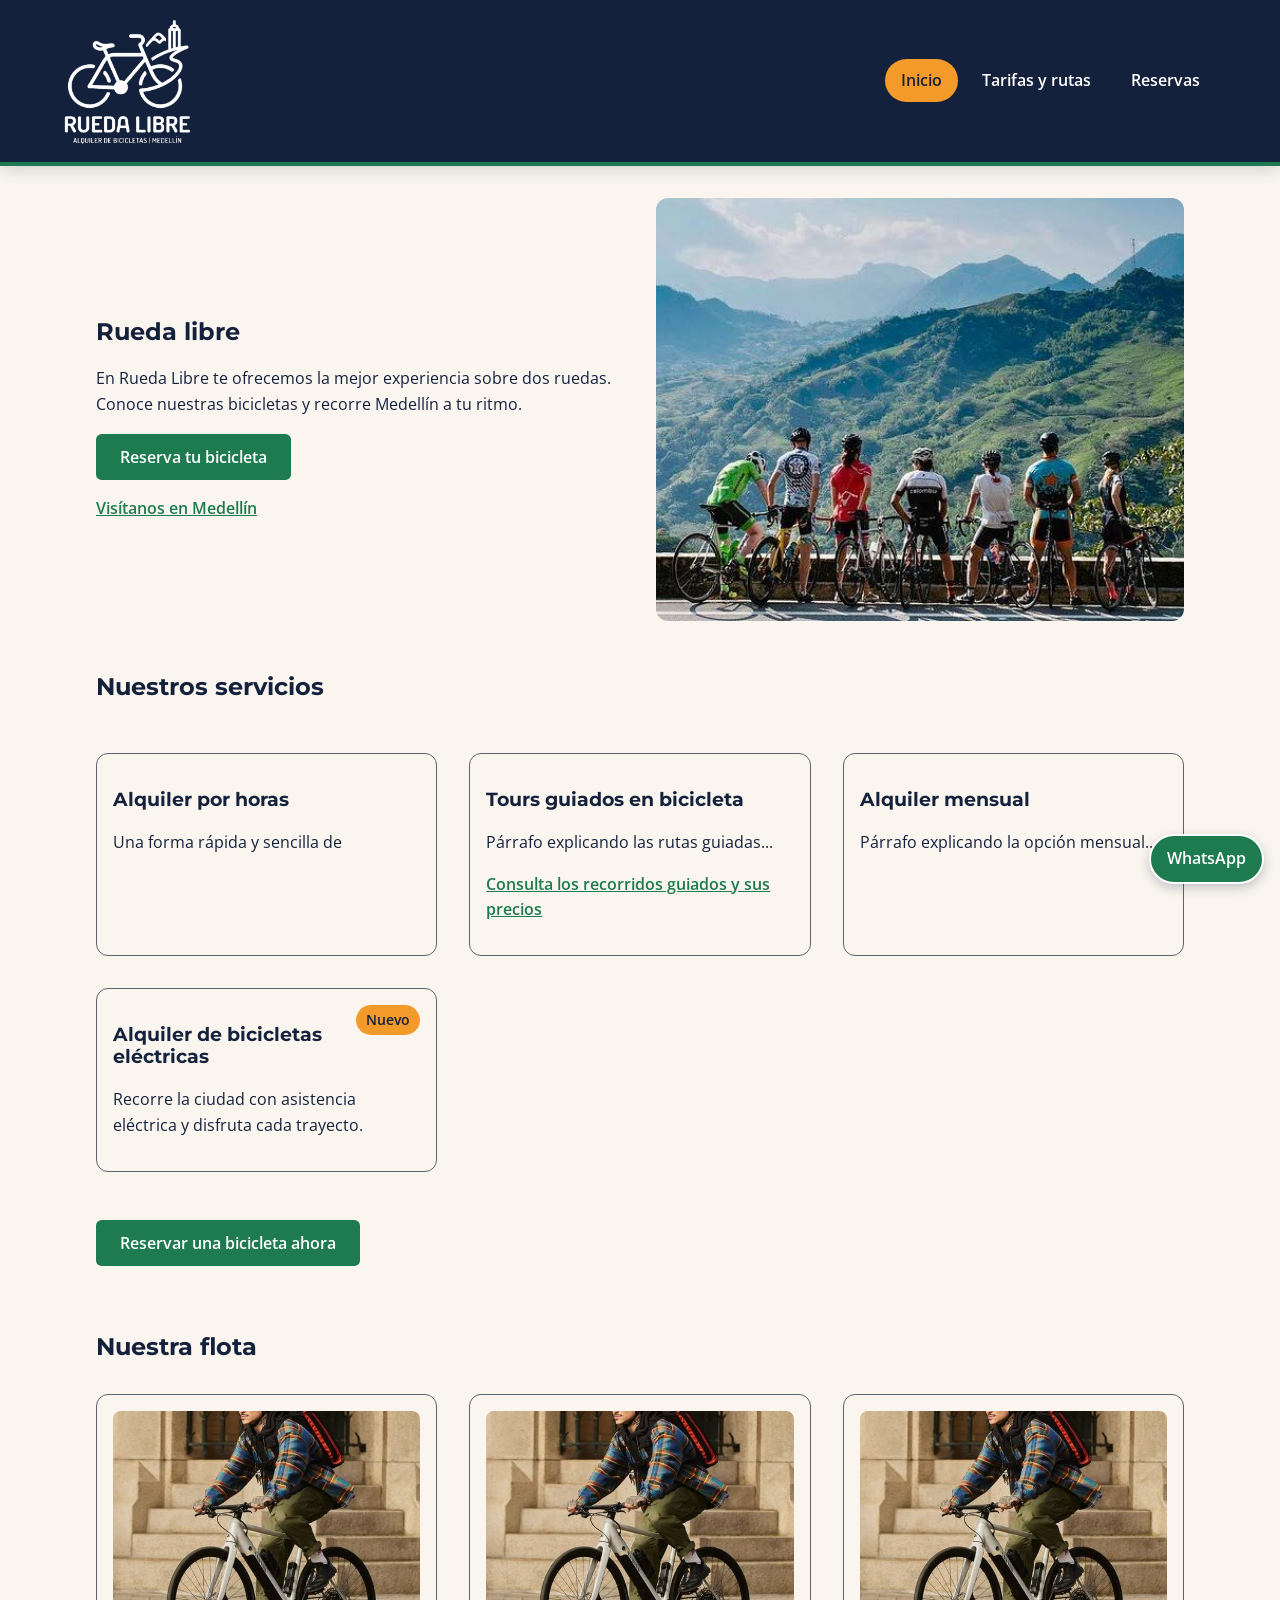
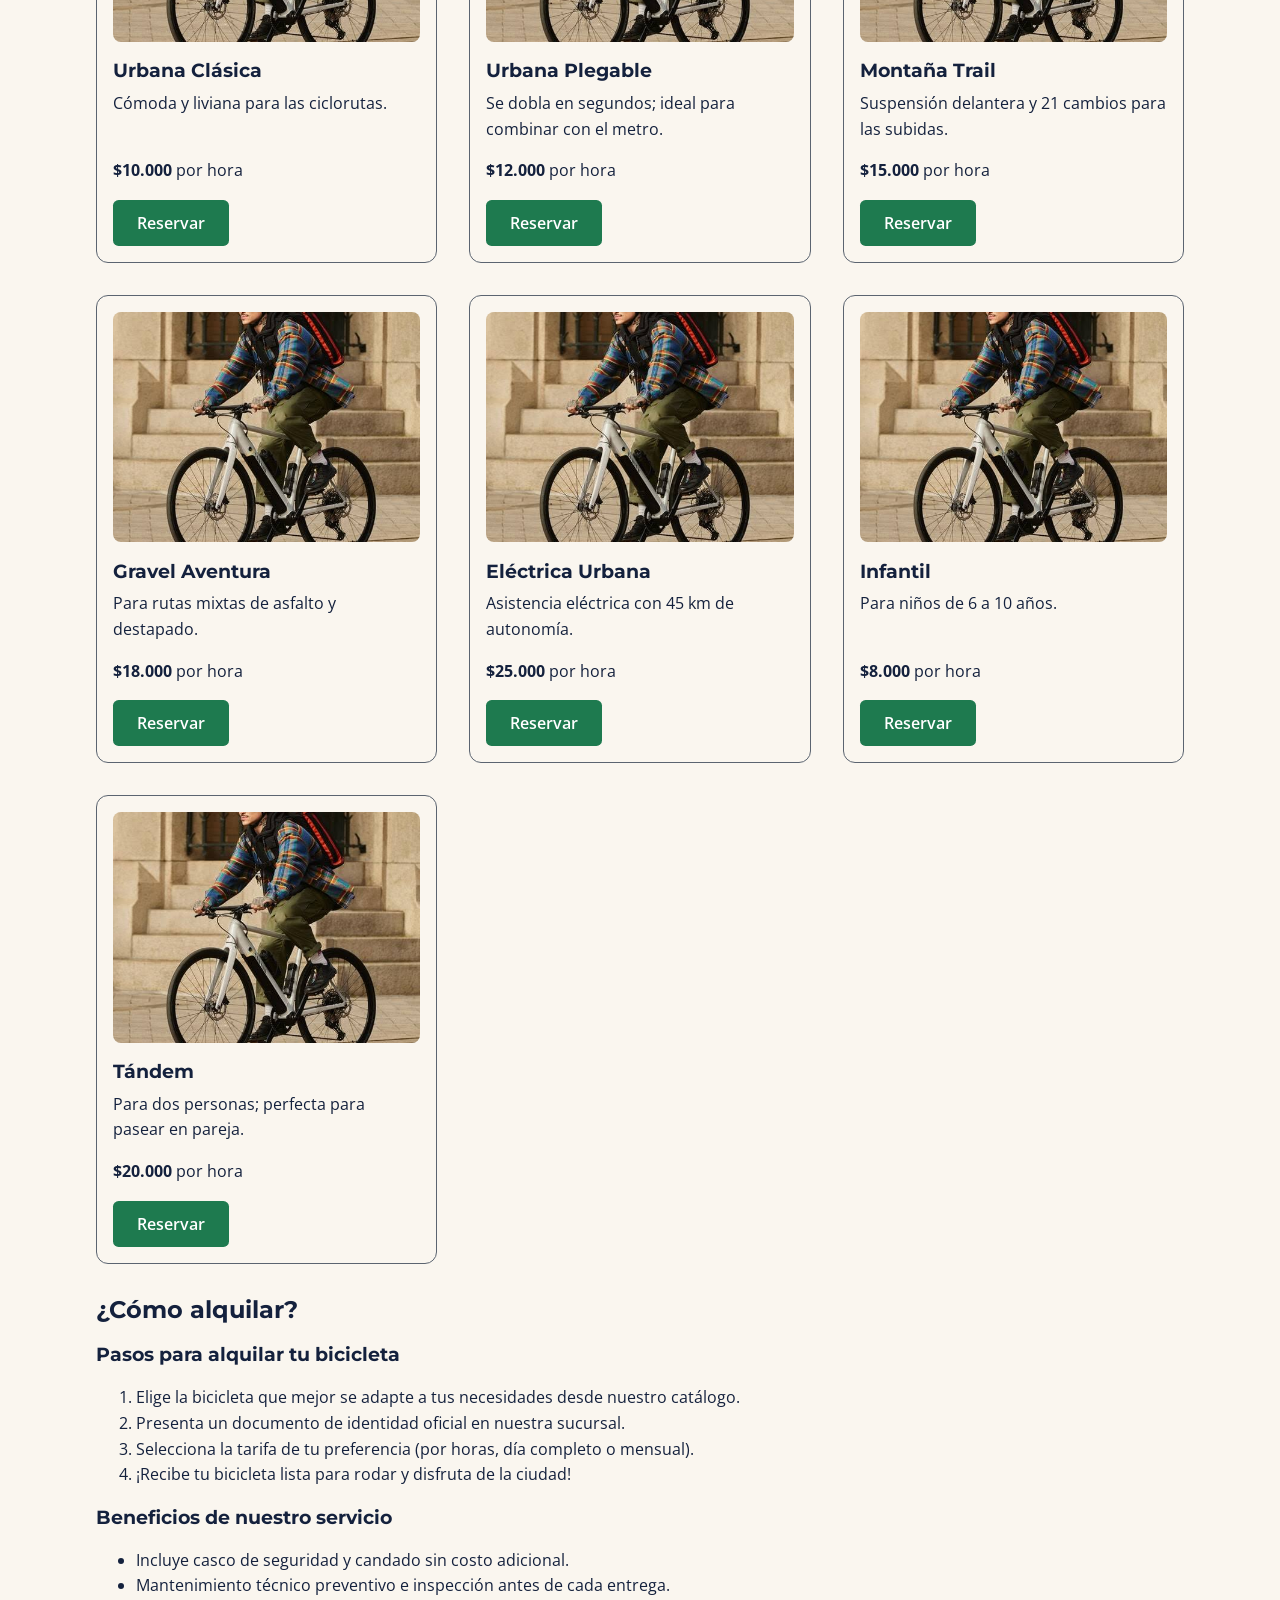
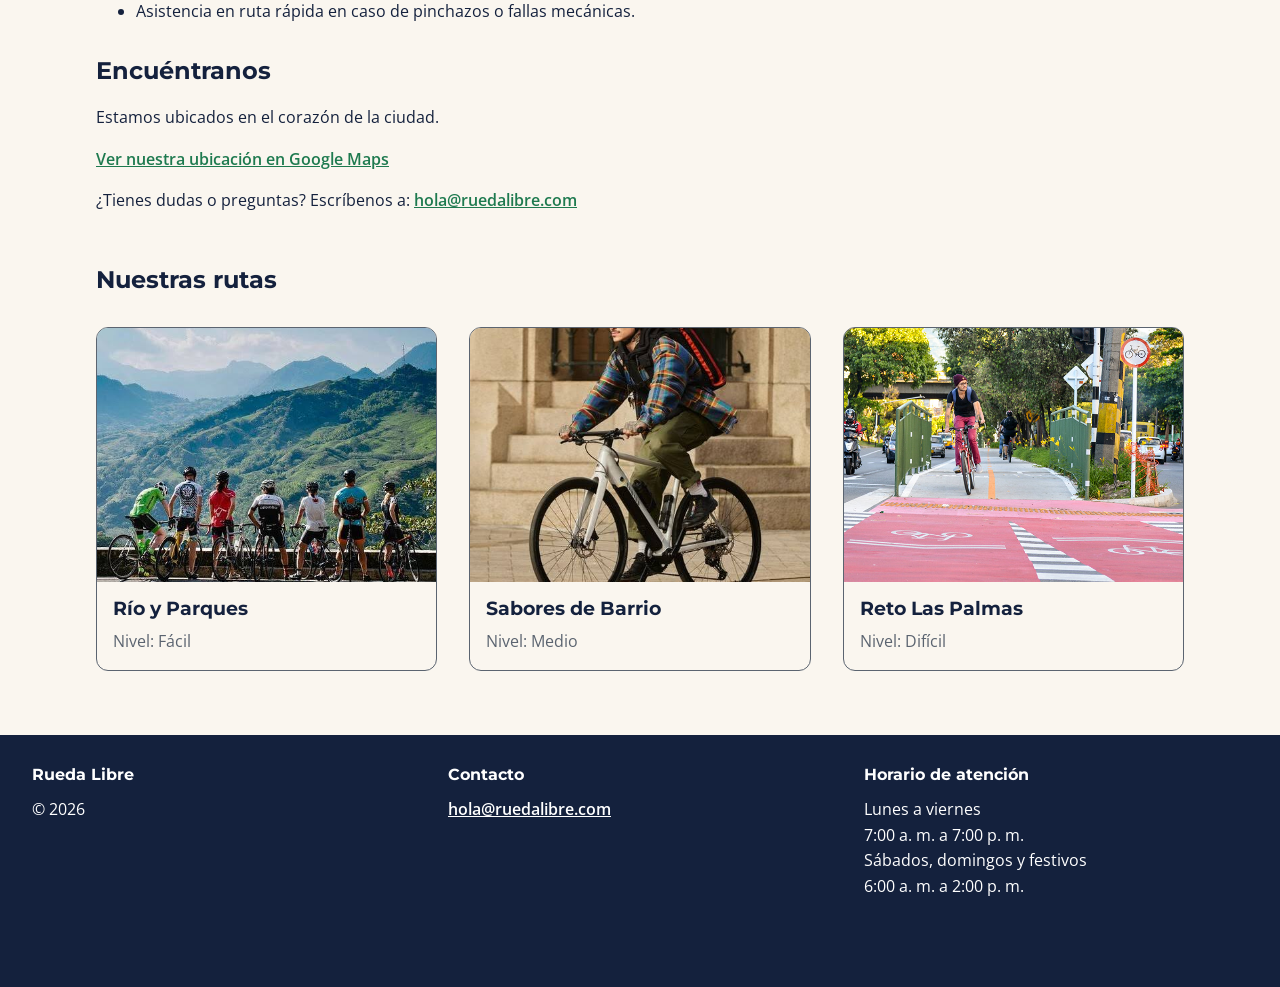
==== index.html @ 832c69e9 "grid vs flex" ====
<!DOCTYPE html>
<html lang="es">
<head>
    <meta charset="UTF-8">
    <meta name="viewport" content="width=device-width, initial-scale=1.0">
    <title>Rueda Libre | Alquiler de bicicletas en Medellín</title>
    <meta name="description" content="En esta página vendemos las mejores bicicletas del mercado local, precios insuperable y antención al cliente satisfactoria. La calidad, ¡Ni de qué hablar!">
    <link rel="preconnect" href="https://fonts.googleapis.com">
    <link rel="preconnect" href="https://fonts.gstatic.com" crossorigin>
    <link href="https://fonts.googleapis.com/css2?family=Montserrat:wght@700&family=Open+Sans:wght@400;600&display=swap" rel="stylesheet">
    <link rel="stylesheet" href="css/styles.css">
</head>
<body>
<header>
  <a class="site-brand" href="index.html">
    <img src="img/logo.png" alt="Rueda Libre, alquiler de bicicletas en Medellín">
  </a>
  <nav class="site-nav" aria-label="Navegación principal">
    <ul id="menu">
      <li><a class="activo" href="index.html" aria-current="page">Inicio</a></li>
      <li><a href="paginas/tarifas.html">Tarifas y rutas</a></li>
      <li><a href="paginas/reservas.html">Reservas</a></li>
    </ul>
  </nav>
</header>
<main class="home-page">
    <section class="home-hero" id="quienes-somos" aria-labelledby="home-title">
  <div class="hero-copy">
    <h1 id="home-title">Rueda libre</h1>
    <p>En Rueda Libre te ofrecemos la mejor experiencia sobre dos ruedas. Conoce nuestras bicicletas y recorre Medellín a tu ritmo.</p>
    <p><a class="cta-link" href="paginas/reservas.html">Reserva tu bicicleta</a></p>
    <p><a href="#encuentranos">Visítanos en Medellín</a></p>
  </div>
  <img src="img/portada.jpg" alt="Grupo de ciclistas junto a sus bicicletas frente a un paisaje montañoso">
</section>

<section id="servicios">
  <h2>Nuestros servicios</h2>

  <!-- Servicio 1 -->
  <article>
    <h3>Alquiler por horas</h3>
    <p>Una forma rápida y sencilla de </p>
  </article>

  <!-- Servicio 2 -->
  <article>
    <h3>Tours guiados en bicicleta</h3>
    <p>Párrafo explicando las rutas guiadas...</p>
    <p><a href="paginas/tarifas.html#recorridos-guiados">Consulta los recorridos guiados y sus precios</a></p>
  </article>

  <!-- Servicio 3 -->
  <article>
    <h3>Alquiler mensual</h3>
    <p>Párrafo explicando la opción mensual...</p>
  </article>
  <article class="electric-service">
    <span class="new-badge">Nuevo</span>
    <h3>Alquiler de bicicletas eléctricas</h3>
    <p>Recorre la ciudad con asistencia eléctrica y disfruta cada trayecto.</p>
  </article>
  <p><a class="cta-link" href="paginas/reservas.html">Reservar una bicicleta ahora</a></p>
</section>

<section id="flota" aria-labelledby="flota-titulo">
  <h2 id="flota-titulo">Nuestra flota</h2>
  <article class="fleet-card">
    <img src="img/bicicleta-urbana.jpg" alt="Ciclista montando una bicicleta blanca">
    <h3>Urbana Clásica</h3>
    <p>Cómoda y liviana para las ciclorutas.</p>
    <p class="fleet-price"><strong>$10.000</strong> por hora</p>
    <a class="cta-link" href="paginas/reservas.html" aria-label="Reservar bicicleta Urbana Clásica">Reservar</a>
  </article>
  <article class="fleet-card">
    <img src="img/bicicleta-urbana.jpg" alt="Ciclista montando una bicicleta blanca">
    <h3>Urbana Plegable</h3>
    <p>Se dobla en segundos; ideal para combinar con el metro.</p>
    <p class="fleet-price"><strong>$12.000</strong> por hora</p>
    <a class="cta-link" href="paginas/reservas.html" aria-label="Reservar bicicleta Urbana Plegable">Reservar</a>
  </article>
  <article class="fleet-card">
    <img src="img/bicicleta-urbana.jpg" alt="Ciclista montando una bicicleta blanca">
    <h3>Montaña Trail</h3>
    <p>Suspensión delantera y 21 cambios para las subidas.</p>
    <p class="fleet-price"><strong>$15.000</strong> por hora</p>
    <a class="cta-link" href="paginas/reservas.html" aria-label="Reservar bicicleta Montaña Trail">Reservar</a>
  </article>
  <article class="fleet-card">
    <img src="img/bicicleta-urbana.jpg" alt="Ciclista montando una bicicleta blanca">
    <h3>Gravel Aventura</h3>
    <p>Para rutas mixtas de asfalto y destapado.</p>
    <p class="fleet-price"><strong>$18.000</strong> por hora</p>
    <a class="cta-link" href="paginas/reservas.html" aria-label="Reservar bicicleta Gravel Aventura">Reservar</a>
  </article>
  <article class="fleet-card">
    <img src="img/bicicleta-urbana.jpg" alt="Ciclista montando una bicicleta blanca">
    <h3>Eléctrica Urbana</h3>
    <p>Asistencia eléctrica con 45 km de autonomía.</p>
    <p class="fleet-price"><strong>$25.000</strong> por hora</p>
    <a class="cta-link" href="paginas/reservas.html" aria-label="Reservar bicicleta Eléctrica Urbana">Reservar</a>
  </article>
  <article class="fleet-card">
    <img src="img/bicicleta-urbana.jpg" alt="Ciclista montando una bicicleta blanca">
    <h3>Infantil</h3>
    <p>Para niños de 6 a 10 años.</p>
    <p class="fleet-price"><strong>$8.000</strong> por hora</p>
    <a class="cta-link" href="paginas/reservas.html" aria-label="Reservar bicicleta Infantil">Reservar</a>
  </article>
  <article class="fleet-card">
    <img src="img/bicicleta-urbana.jpg" alt="Ciclista montando una bicicleta blanca">
    <h3>Tándem</h3>
    <p>Para dos personas; perfecta para pasear en pareja.</p>
    <p class="fleet-price"><strong>$20.000</strong> por hora</p>
    <a class="cta-link" href="paginas/reservas.html" aria-label="Reservar bicicleta Tándem">Reservar</a>
  </article>
</section>

  <section id="como-alquilar">
  <h2>¿Cómo alquilar?</h2>

  <h3>Pasos para alquilar tu bicicleta</h3>
  <ol>
    <li>Elige la bicicleta que mejor se adapte a tus necesidades desde nuestro catálogo.</li>
    <li>Presenta un documento de identidad oficial en nuestra sucursal.</li>
    <li>Selecciona la tarifa de tu preferencia (por horas, día completo o mensual).</li>
    <li>¡Recibe tu bicicleta lista para rodar y disfruta de la ciudad!</li>
  </ol>

  <h3>Beneficios de nuestro servicio</h3>
  <ul>
    <li>Incluye casco de seguridad y candado sin costo adicional.</li>
    <li>Mantenimiento técnico preventivo e inspección antes de cada entrega.</li>
    <li>Asistencia en ruta rápida en caso de pinchazos o fallas mecánicas.</li>
  </ul>
</section>

<section id="encuentranos">
  <h2>Encuéntranos</h2>
  <p>Estamos ubicados en el corazón de la ciudad.</p>

  <!-- Enlace absoluto que abre en otra pestaña -->
  <p>
    <a href="https://maps.google.com" target="_blank" rel="noopener noreferrer">
      Ver nuestra ubicación en Google Maps
    </a>
  </p>

  <p>
    ¿Tienes dudas o preguntas? Escríbenos a:
    <a href="mailto:hola@ruedalibre.com">hola@ruedalibre.com</a>
  </p>
</section>
<section id="galeria" aria-labelledby="rutas-title">
  <h2 id="rutas-title">Nuestras rutas</h2>

  <figure class="route-card">
    <img
      src="img/portada.jpg"
      alt="Grupo de ciclistas junto a sus bicicletas frente a un paisaje montañoso"
      width="800"
    >
    <figcaption>
      <h3>Río y Parques</h3>
      <p>Nivel: Fácil</p>
    </figcaption>
  </figure>

  <figure class="route-card">
    <img
      src="img/bicicleta-urbana.jpg"
      alt="Persona en bicicleta urbana blanca con casco y mochila"
      width="400"
    >
    <figcaption>
      <h3>Sabores de Barrio</h3>
      <p>Nivel: Medio</p>
    </figcaption>
  </figure>

  <figure class="route-card">
    <img
      src="img/ruta-ciclovia.jpg"
      alt="Ruta ciclista pavimentada rodeada de árboles y áreas verdes en la avenida las Vegas"
      width="400"
    >
    <figcaption>
      <h3>Reto Las Palmas</h3>
      <p>Nivel: Difícil</p>
    </figcaption>
  </figure>
</section>
</main>
<footer>
  <div class="footer-block">
    <h2>Rueda Libre</h2>
    <p>&copy; 2026</p>
  </div>
  <div class="footer-block">
    <h2>Contacto</h2>
    <p><a href="mailto:hola@ruedalibre.com">hola@ruedalibre.com</a></p>
  </div>
  <div class="footer-block">
    <h2>Horario de atención</h2>
    <dl>
      <dt>Lunes a viernes</dt>
      <dd>7:00 a. m. a 7:00 p. m.</dd>
      <dt>Sábados, domingos y festivos</dt>
      <dd>6:00 a. m. a 2:00 p. m.</dd>
    </dl>
  </div>
</footer>
<a class="whatsapp-link" href="https://wa.me/573000000000" target="_blank" rel="noopener noreferrer" aria-label="Escríbenos por WhatsApp (se abre en otra pestaña)">WhatsApp</a>
</body>
</html>
---- css/styles.css ----
:root {
    --color-verde-ruta: #1E7A4F;
    --color-naranja-pedal: #F39A2B;
    --color-azul-noche: #14213D;
    --color-crema: #FAF6EF;
    --color-gris-asfalto: #5B6470;
    --font-heading: "Montserrat", Arial, sans-serif;
    --font-body: "Open Sans", Arial, sans-serif;
    --space-small: 0.5rem;
    --space-medium: 1rem;
    --space-large: 2rem;
}

/* Base y tipografía */
*,
*::before,
*::after {
    box-sizing: border-box;
}

body {
    margin: 0;
    background-color: var(--color-crema);
    color: var(--color-azul-noche);
    font-family: var(--font-body);
    font-size: 1rem;
    line-height: 1.6;
}

h1,
h2,
h3,
h4,
h5,
h6 {
    color: var(--color-azul-noche);
    font-family: var(--font-heading);
    line-height: 1.2;
}

/* Encabezado y navegación */
header {
    align-items: center;
    background-color: var(--color-azul-noche);
    border-bottom: 0.25rem solid var(--color-verde-ruta);
    box-shadow: 0 0.25rem 1rem rgb(20 33 61 / 16%);
    color: #FFFFFF;
    display: flex;
    flex-wrap: wrap;
    gap: var(--space-large);
    justify-content: space-between;
    padding: var(--space-medium) clamp(1rem, 5vw, 4rem);
}

.site-brand {
    align-items: center;
    display: inline-flex;
    flex: 0 0 auto;
    line-height: 0;
}

.site-brand img {
    filter: brightness(0) invert(1);
    height: auto;
    max-width: 8rem;
    width: 100%;
}

.site-brand:focus-visible {
    outline: 3px solid var(--color-naranja-pedal);
    outline-offset: 4px;
}

.site-nav ul {
    align-items: center;
    display: flex;
    flex-wrap: wrap;
    gap: var(--space-small);
    justify-content: flex-end;
    list-style: none;
    margin: 0;
    padding: 0;
}

#menu a {
    color: var(--color-gris-asfalto);
}

.activo {
    color: var(--color-verde-ruta);
    font-weight: 600;
}

.site-nav #menu a {
    border-radius: 999px;
    color: #FFFFFF;
    font-weight: 600;
    padding: 0.65rem 1rem;
    text-decoration: none;
    transition: background-color 160ms ease, color 160ms ease;
}

.site-nav #menu a:hover {
    background-color: rgb(255 255 255 / 12%);
    color: #FFFFFF;
    text-decoration: underline;
    text-underline-offset: 0.2em;
}

.site-nav #menu a:focus-visible {
    outline: 3px solid var(--color-naranja-pedal);
    outline-offset: 4px;
}

.site-nav #menu a.activo,
.site-nav #menu a[aria-current="page"] {
    background-color: var(--color-naranja-pedal);
    color: var(--color-azul-noche);
}

.site-nav #menu a.activo:hover,
.site-nav #menu a[aria-current="page"]:hover {
    background-color: #FFFFFF;
    color: var(--color-azul-noche);
}

/* Contenido y servicios */
main {
    margin: 0 auto;
    max-width: 70rem;
    padding: var(--space-large) var(--space-medium);
    width: 100%;
}

main.home-page {
    min-height: 75vh;
}

.home-hero {
    align-items: center;
    display: grid;
    gap: var(--space-large);
    grid-template-columns: minmax(0, 1fr) minmax(0, 1fr);
}

.home-hero > * {
    min-width: 0;
}

.home-hero img {
    border-radius: 0.75rem;
    height: 100%;
    max-height: 28rem;
    object-fit: cover;
    width: 100%;
}

.hero-copy p:last-child {
    margin-bottom: 0;
}

p,
li {
    max-width: 68ch;
}

section,
article,
aside,
figure {
    margin-bottom: var(--space-large);
}

#servicios {
    display: grid;
    gap: var(--space-large);
    grid-template-columns: repeat(auto-fit, minmax(min(100%, 16rem), 1fr));
}

#servicios > h2,
#servicios > p {
    grid-column: 1 / -1;
}

#servicios article {
    border: 1px solid var(--color-gris-asfalto);
    border-radius: 0.75rem;
    margin-bottom: 0;
    padding: var(--space-medium);
    position: relative;
}

#flota {
    display: grid;
    gap: var(--space-large);
    grid-template-columns: repeat(auto-fit, minmax(min(100%, 16rem), 1fr));
}

#flota > h2 {
    grid-column: 1 / -1;
    margin-bottom: 0;
}

#galeria {
    display: grid;
    gap: var(--space-large);
    grid-template-columns: repeat(3, minmax(0, 1fr));
}

#galeria > h2 {
    grid-column: 1 / -1;
    margin-bottom: 0;
}

.route-card {
    border: 1px solid var(--color-gris-asfalto);
    border-radius: 0.75rem;
    margin: 0;
    overflow: hidden;
}

.route-card img {
    aspect-ratio: 4 / 3;
    object-fit: cover;
    width: 100%;
}

.route-card figcaption {
    padding: var(--space-medium);
}

.route-card h3,
.route-card p {
    margin: 0;
}

.route-card p {
    margin-top: var(--space-small);
}

.fleet-card {
    border: 1px solid var(--color-gris-asfalto);
    border-radius: 0.75rem;
    display: flex;
    flex-direction: column;
    margin-bottom: 0;
    overflow: hidden;
    padding: var(--space-medium);
}

.fleet-card img {
    aspect-ratio: 4 / 3;
    border-radius: 0.5rem;
    object-fit: cover;
    width: 100%;
}

.fleet-card h3 {
    margin-bottom: var(--space-small);
}

.fleet-card p {
    margin-top: 0;
}

.fleet-card .fleet-price {
    margin-top: auto;
}

.fleet-card .cta-link {
    align-self: flex-start;
}

.new-badge {
    background-color: var(--color-naranja-pedal);
    border-radius: 999px;
    color: var(--color-azul-noche);
    font-size: 0.875rem;
    font-weight: 600;
    padding: 0.25rem 0.65rem;
    position: absolute;
    right: var(--space-medium);
    top: var(--space-medium);
}

.electric-service h3 {
    padding-right: 4.5rem;
}

/* Enlaces, botones y foco */
a {
    color: var(--color-verde-ruta);
    font-weight: 600;
}

a:hover {
    color: var(--color-azul-noche);
}

.cta-link,
button {
    background-color: var(--color-verde-ruta);
    border: 0;
    border-radius: 0.35rem;
    color: #FFFFFF;
    cursor: pointer;
    display: inline-block;
    font: 600 1rem var(--font-body);
    padding: 0.75rem 1.5rem;
    text-decoration: none;
    transition: background-color 160ms ease, color 160ms ease;
}

a:focus-visible,
button:focus-visible,
input:focus-visible,
select:focus-visible,
textarea:focus-visible {
    outline: 3px solid var(--color-verde-ruta);
    outline-offset: 3px;
}

/* Imágenes */
img {
    height: auto;
    max-width: 100%;
}

figure img {
    display: block;
}

figcaption,
small {
    color: var(--color-gris-asfalto);
}

/* Tablas */
table {
    border-collapse: collapse;
    width: 100%;
}

section:has(> table) {
    overflow-x: auto;
}

caption {
    font-weight: 600;
    margin-bottom: var(--space-small);
    text-align: left;
}

th,
td {
    border: 1px solid var(--color-gris-asfalto);
    padding: 0.75rem;
    text-align: left;
}

th {
    font-weight: 600;
}

thead th {
    background-color: var(--color-azul-noche);
    color: #FFFFFF;
}

/* Formulario */
.reservation-page {
    display: grid;
    gap: var(--space-large);
    grid-template-columns: minmax(0, 2fr) minmax(16rem, 1fr);
}

.reservation-page > h1 {
    grid-column: 1 / -1;
    margin-bottom: 0;
}

.reservation-form,
.reservation-info {
    margin-bottom: 0;
    min-width: 0;
}

.reservation-info {
    align-self: start;
    background-color: #FFFFFF;
    border: 1px solid var(--color-gris-asfalto);
    border-radius: 0.75rem;
    padding: var(--space-large);
}

.reservation-info h3 {
    font-size: 1.1rem;
}

.form-row {
    display: grid;
    gap: var(--space-medium);
    grid-template-columns: repeat(2, minmax(0, 1fr));
}

.form-field {
    min-width: 0;
}

.form-field label {
    display: block;
    margin-bottom: var(--space-small);
}

fieldset {
    border: 1px solid var(--color-verde-ruta);
    margin: 0 0 var(--space-large);
    padding: var(--space-large);
}

legend {
    font-family: var(--font-heading);
}

form > fieldset > label {
    display: block;
    margin: 0 0 var(--space-small);
}

form > fieldset > input[type="checkbox"] + label {
    display: inline-block;
    margin: var(--space-small);
}

form fieldset fieldset {
    margin-bottom: var(--space-medium);
    padding: var(--space-medium);
}

form fieldset fieldset label {
    display: inline-block;
    margin: 0 var(--space-medium) var(--space-small) var(--space-small);
}

input:not([type="radio"], [type="checkbox"]),
select,
textarea {
    display: block;
    font: inherit;
    margin-bottom: var(--space-medium);
    max-width: 100%;
    padding: var(--space-small);
    width: 100%;
}

.cta-link:focus-visible,
button:focus-visible {
    outline-color: var(--color-azul-noche);
}

/* Pie y acceso rápido */
footer {
    align-items: flex-start;
    background-color: var(--color-azul-noche);
    color: #FFFFFF;
    display: flex;
    flex-wrap: wrap;
    gap: var(--space-large);
    justify-content: space-between;
    padding: var(--space-medium) var(--space-large) calc(var(--space-large) + 3.5rem);
}

.footer-block {
    flex: 1 1 0;
}

.footer-block h2 {
    color: #FFFFFF;
    font-size: 1rem;
}

.footer-block p,
.footer-block dl {
    margin: 0;
}

.footer-block dd {
    margin-left: 0;
}

footer a {
    color: #FFFFFF;
}

footer a:hover {
    color: var(--color-naranja-pedal);
}

.whatsapp-link {
    background-color: var(--color-verde-ruta);
    border: 2px solid #FFFFFF;
    border-radius: 999px;
    bottom: var(--space-medium);
    box-shadow: 0 0.25rem 0.75rem rgb(20 33 61 / 24%);
    color: #FFFFFF;
    font-weight: 600;
    padding: 0.65rem 1rem;
    position: fixed;
    right: var(--space-medium);
    text-decoration: none;
    z-index: 10;
}

.cta-link:hover,
button:hover,
.whatsapp-link:hover {
    background-color: var(--color-azul-noche);
    color: #FFFFFF;
}

.whatsapp-link:focus-visible {
    outline: 3px solid var(--color-naranja-pedal);
    outline-offset: 3px;
}

/* Ajustes para pantallas pequeñas */
@media (max-width: 48rem) {
    .reservation-page {
        grid-template-columns: minmax(0, 1fr);
    }

    .reservation-page > h1 {
        grid-column: auto;
    }
}

@media (max-width: 40rem) {
    header {
        flex-direction: column;
        gap: var(--space-small);
        padding: var(--space-medium);
    }

    .site-brand img {
        max-width: 6rem;
    }

    .site-nav ul {
        justify-content: center;
    }

    .site-nav #menu a {
        padding: 0.55rem 0.8rem;
    }

    .home-hero,
    #galeria {
        grid-template-columns: minmax(0, 1fr);
    }

    .home-hero img {
        max-height: none;
    }

    #galeria > h2 {
        grid-column: auto;
    }

    .form-row {
        grid-template-columns: minmax(0, 1fr);
    }

    footer {
        flex-direction: column;
        gap: var(--space-medium);
        padding: var(--space-medium) var(--space-medium) calc(var(--space-large) + 3.5rem);
    }

    main {
        padding: var(--space-medium);
    }
}
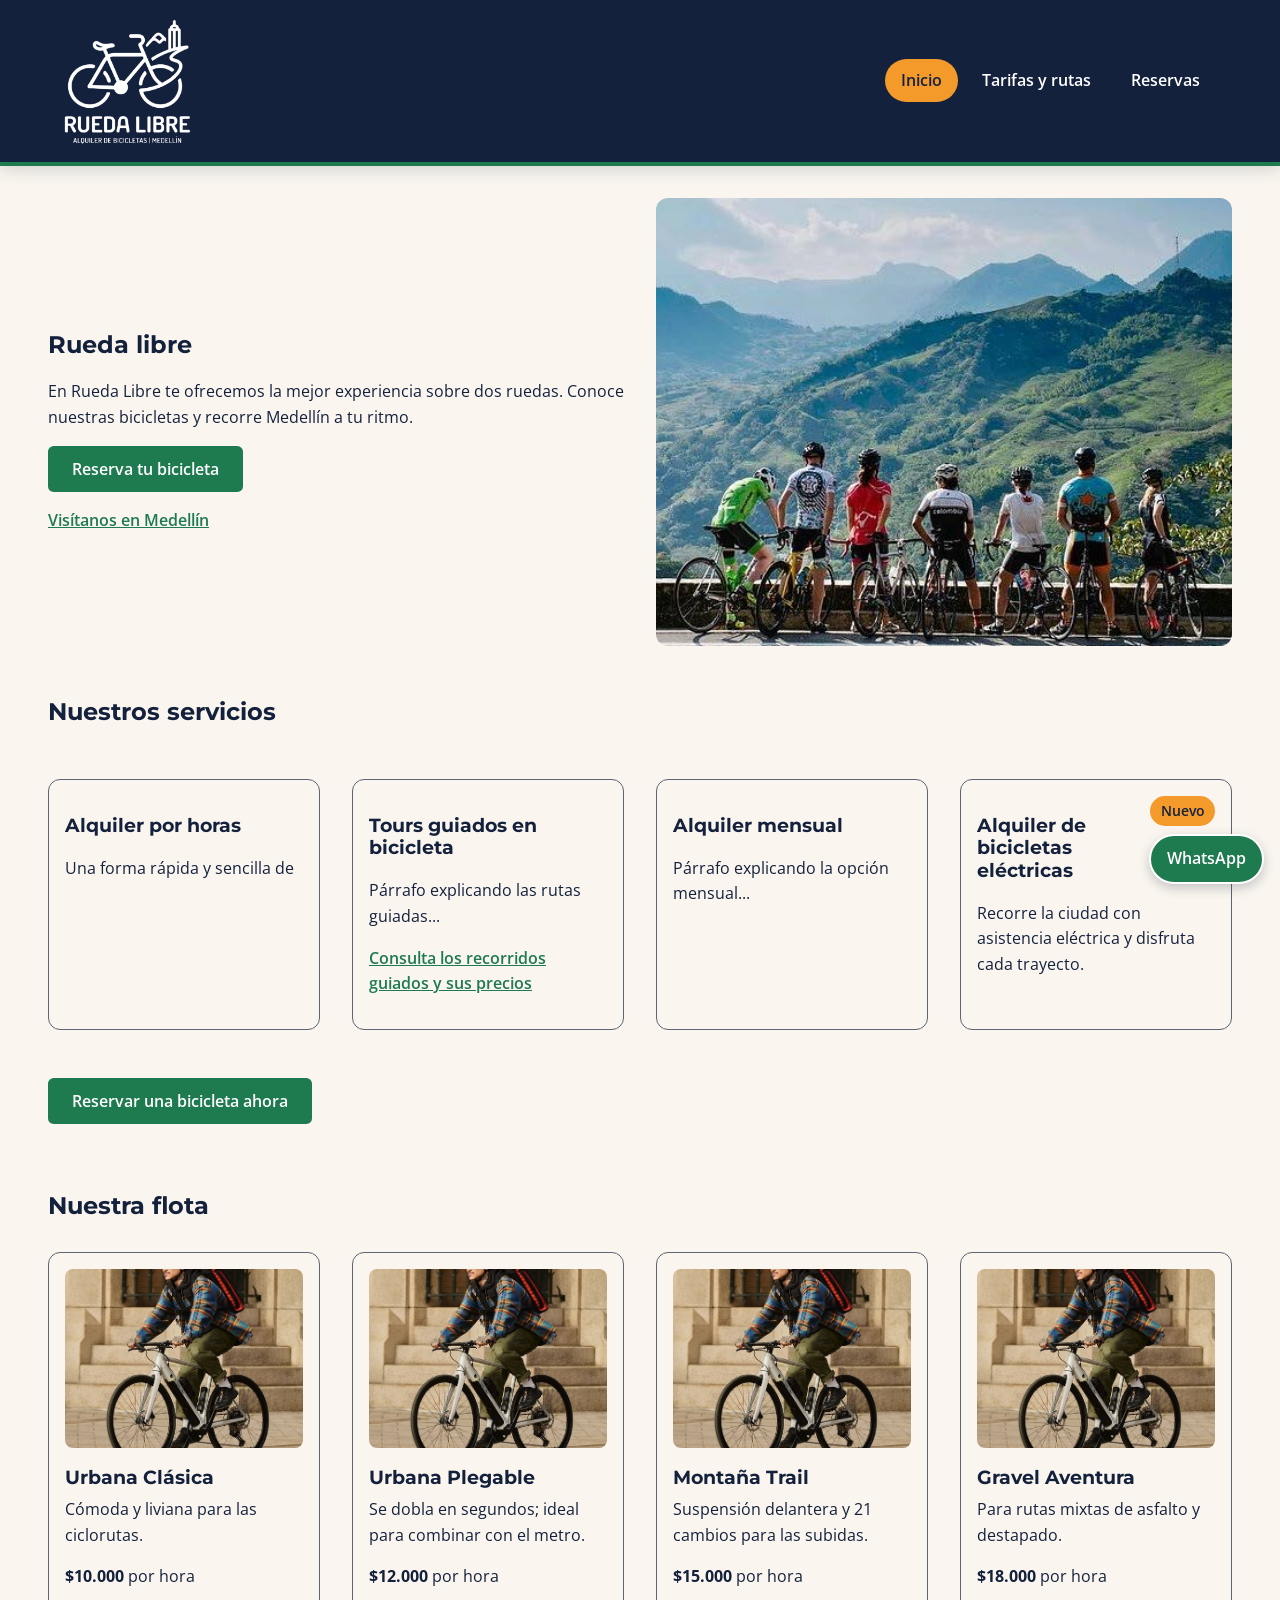
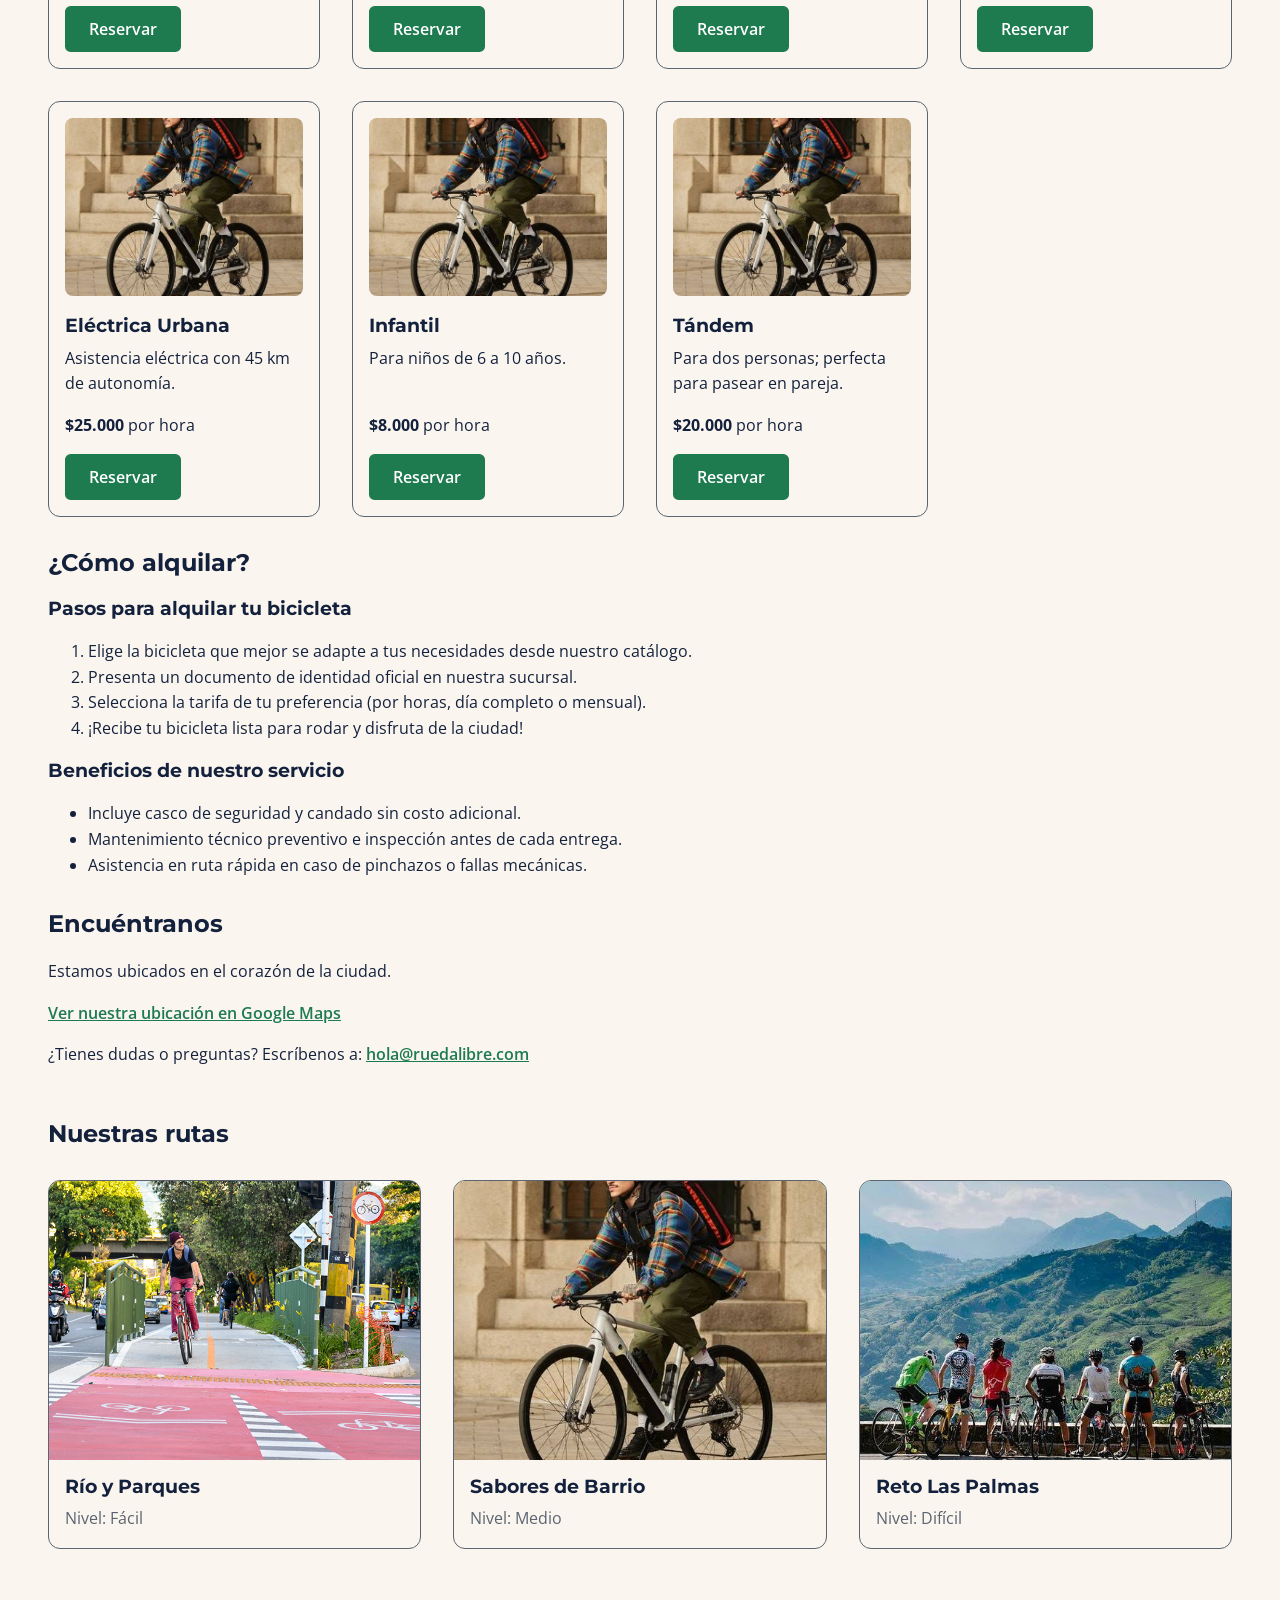
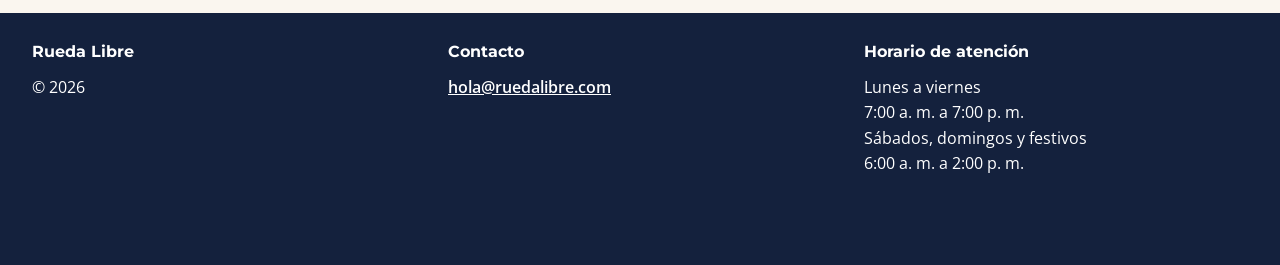
==== commit 8862cc48: "feat: catálogo de flota con Bootstrap y documenta la comparación" ====
--- a/index.html
+++ b/index.html
@@ -156,8 +156,8 @@
 
   <figure class="route-card">
     <img
-      src="img/portada.jpg"
-      alt="Grupo de ciclistas junto a sus bicicletas frente a un paisaje montañoso"
+      src="img/ruta-ciclovia.jpg"
+      alt="Ruta ciclista pavimentada rodeada de árboles y áreas verdes en la avenida las Vegas"
       width="800"
     >
     <figcaption>
@@ -180,8 +180,8 @@
 
   <figure class="route-card">
     <img
-      src="img/ruta-ciclovia.jpg"
-      alt="Ruta ciclista pavimentada rodeada de árboles y áreas verdes en la avenida las Vegas"
+      src="img/portada.jpg"
+      alt="Grupo de ciclistas junto a sus bicicletas frente a un paisaje montañoso "
       width="400"
     >
     <figcaption>
--- a/css/styles.css
+++ b/css/styles.css
@@ -11,7 +11,7 @@
     --space-large: 2rem;
 }
 
-/* Base y tipografía */
+
 *,
 *::before,
 *::after {
@@ -38,7 +38,7 @@
     line-height: 1.2;
 }
 
-/* Encabezado y navegación */
+
 header {
     align-items: center;
     background-color: var(--color-azul-noche);
@@ -46,10 +46,10 @@
     box-shadow: 0 0.25rem 1rem rgb(20 33 61 / 16%);
     color: #FFFFFF;
     display: flex;
-    flex-wrap: wrap;
-    gap: var(--space-large);
-    justify-content: space-between;
-    padding: var(--space-medium) clamp(1rem, 5vw, 4rem);
+    flex-direction: column;
+    gap: var(--space-small);
+    justify-content: center;
+    padding: var(--space-medium);
 }
 
 .site-brand {
@@ -62,7 +62,7 @@
 .site-brand img {
     filter: brightness(0) invert(1);
     height: auto;
-    max-width: 8rem;
+    max-width: 6rem;
     width: 100%;
 }
 
@@ -76,7 +76,7 @@
     display: flex;
     flex-wrap: wrap;
     gap: var(--space-small);
-    justify-content: flex-end;
+    justify-content: center;
     list-style: none;
     margin: 0;
     padding: 0;
@@ -95,7 +95,7 @@
     border-radius: 999px;
     color: #FFFFFF;
     font-weight: 600;
-    padding: 0.65rem 1rem;
+    padding: 0.55rem 0.5rem;
     text-decoration: none;
     transition: background-color 160ms ease, color 160ms ease;
 }
@@ -128,7 +128,7 @@
 main {
     margin: 0 auto;
     max-width: 70rem;
-    padding: var(--space-large) var(--space-medium);
+    padding: var(--space-medium);
     width: 100%;
 }
 
@@ -139,8 +139,8 @@
 .home-hero {
     align-items: center;
     display: grid;
-    gap: var(--space-large);
-    grid-template-columns: minmax(0, 1fr) minmax(0, 1fr);
+    gap: var(--space-medium);
+    grid-template-columns: minmax(0, 1fr);
 }
 
 .home-hero > * {
@@ -149,8 +149,7 @@
 
 .home-hero img {
     border-radius: 0.75rem;
-    height: 100%;
-    max-height: 28rem;
+    height: auto;
     object-fit: cover;
     width: 100%;
 }
@@ -203,8 +202,8 @@
 
 #galeria {
     display: grid;
-    gap: var(--space-large);
-    grid-template-columns: repeat(3, minmax(0, 1fr));
+    gap: var(--space-medium);
+    grid-template-columns: minmax(0, 1fr);
 }
 
 #galeria > h2 {
@@ -287,7 +286,7 @@
     padding-right: 4.5rem;
 }
 
-/* Enlaces, botones y foco */
+
 a {
     color: var(--color-verde-ruta);
     font-weight: 600;
@@ -322,6 +321,7 @@
 
 /* Imágenes */
 img {
+    display: block;
     height: auto;
     max-width: 100%;
 }
@@ -338,24 +338,44 @@
 /* Tablas */
 table {
     border-collapse: collapse;
+    table-layout: fixed;
     width: 100%;
-}
-
-section:has(> table) {
-    overflow-x: auto;
 }
 
 caption {
     font-weight: 600;
     margin-bottom: var(--space-small);
     text-align: left;
+    overflow-wrap: anywhere;
 }
 
 th,
 td {
     border: 1px solid var(--color-gris-asfalto);
-    padding: 0.75rem;
+    font-size: 0.75rem;
+    overflow-wrap: normal;
+    padding: 0.25rem;
     text-align: left;
+}
+
+#recorridos-guiados table th:first-child {
+    width: 22%;
+}
+
+#recorridos-guiados table th:nth-child(2) {
+    width: 19%;
+}
+
+#recorridos-guiados table th:nth-child(3) {
+    width: 20%;
+}
+
+#recorridos-guiados table th:nth-child(4) {
+    width: 14%;
+}
+
+#recorridos-guiados table th:nth-child(5) {
+    width: 25%;
 }
 
 th {
@@ -367,15 +387,14 @@
     color: #FFFFFF;
 }
 
-/* Formulario */
 .reservation-page {
     display: grid;
-    gap: var(--space-large);
-    grid-template-columns: minmax(0, 2fr) minmax(16rem, 1fr);
+    gap: var(--space-medium);
+    grid-template-columns: minmax(0, 1fr);
 }
 
 .reservation-page > h1 {
-    grid-column: 1 / -1;
+    grid-column: auto;
     margin-bottom: 0;
 }
 
@@ -390,7 +409,7 @@
     background-color: #FFFFFF;
     border: 1px solid var(--color-gris-asfalto);
     border-radius: 0.75rem;
-    padding: var(--space-large);
+    padding: var(--space-medium);
 }
 
 .reservation-info h3 {
@@ -400,7 +419,7 @@
 .form-row {
     display: grid;
     gap: var(--space-medium);
-    grid-template-columns: repeat(2, minmax(0, 1fr));
+    grid-template-columns: minmax(0, 1fr);
 }
 
 .form-field {
@@ -458,20 +477,18 @@
     outline-color: var(--color-azul-noche);
 }
 
-/* Pie y acceso rápido */
 footer {
     align-items: flex-start;
     background-color: var(--color-azul-noche);
     color: #FFFFFF;
     display: flex;
-    flex-wrap: wrap;
-    gap: var(--space-large);
-    justify-content: space-between;
-    padding: var(--space-medium) var(--space-large) calc(var(--space-large) + 3.5rem);
+    flex-direction: column;
+    gap: var(--space-medium);
+    padding: var(--space-medium) var(--space-medium) calc(var(--space-large) + 3.5rem);
 }
 
 .footer-block {
-    flex: 1 1 0;
+    flex: 0 1 auto;
 }
 
 .footer-block h2 {
@@ -523,60 +540,87 @@
     outline-offset: 3px;
 }
 
-/* Ajustes para pantallas pequeñas */
-@media (max-width: 48rem) {
+@media (min-width: 768px) {
+    header {
+        flex-direction: row;
+        gap: var(--space-large);
+        justify-content: space-between;
+        padding: var(--space-medium) clamp(1rem, 5vw, 4rem);
+    }
+
+    .site-brand img {
+        max-width: 8rem;
+    }
+
+    .site-nav ul {
+        justify-content: flex-end;
+    }
+
+    main {
+        padding: var(--space-large) var(--space-medium);
+    }
+
+    .home-hero {
+        gap: var(--space-large);
+        grid-template-columns: minmax(0, 1fr) minmax(0, 1fr);
+    }
+
+    .home-hero img {
+        height: 100%;
+        max-height: 28rem;
+    }
+
+    #galeria {
+        gap: var(--space-large);
+        grid-template-columns: repeat(3, minmax(0, 1fr));
+    }
+
     .reservation-page {
-        grid-template-columns: minmax(0, 1fr);
+        gap: var(--space-large);
+        grid-template-columns: minmax(0, 2fr) minmax(0, 1fr);
     }
 
     .reservation-page > h1 {
-        grid-column: auto;
-    }
-}
-
-@media (max-width: 40rem) {
+        grid-column: 1 / -1;
+    }
+
+    .reservation-info {
+        padding: var(--space-large);
+    }
+
+    .form-row {
+        grid-template-columns: repeat(2, minmax(0, 1fr));
+    }
+
+    .site-nav #menu a {
+        padding: 0.65rem 1rem;
+    }
+
+    footer {
+        flex-direction: row;
+        gap: var(--space-large);
+        justify-content: space-between;
+        padding: var(--space-medium) var(--space-large) calc(var(--space-large) + 3.5rem);
+    }
+
+    .footer-block {
+        flex: 1 1 0;
+    }
+}
+
+@media (min-width: 1200px) {
+    main {
+        max-width: 76rem;
+    }
+
     header {
-        flex-direction: column;
-        gap: var(--space-small);
-        padding: var(--space-medium);
-    }
-
-    .site-brand img {
-        max-width: 6rem;
-    }
-
-    .site-nav ul {
-        justify-content: center;
-    }
-
-    .site-nav #menu a {
-        padding: 0.55rem 0.8rem;
-    }
-
-    .home-hero,
-    #galeria {
-        grid-template-columns: minmax(0, 1fr);
-    }
-
-    .home-hero img {
-        max-height: none;
-    }
-
-    #galeria > h2 {
-        grid-column: auto;
-    }
-
-    .form-row {
-        grid-template-columns: minmax(0, 1fr);
-    }
-
-    footer {
-        flex-direction: column;
-        gap: var(--space-medium);
-        padding: var(--space-medium) var(--space-medium) calc(var(--space-large) + 3.5rem);
-    }
-
-    main {
-        padding: var(--space-medium);
-    }
-}
+        padding-right: max(4rem, calc((100vw - 76rem) / 2));
+        padding-left: max(4rem, calc((100vw - 76rem) / 2));
+    }
+
+    th,
+    td {
+        font-size: 1rem;
+        padding: 0.75rem;
+    }
+}
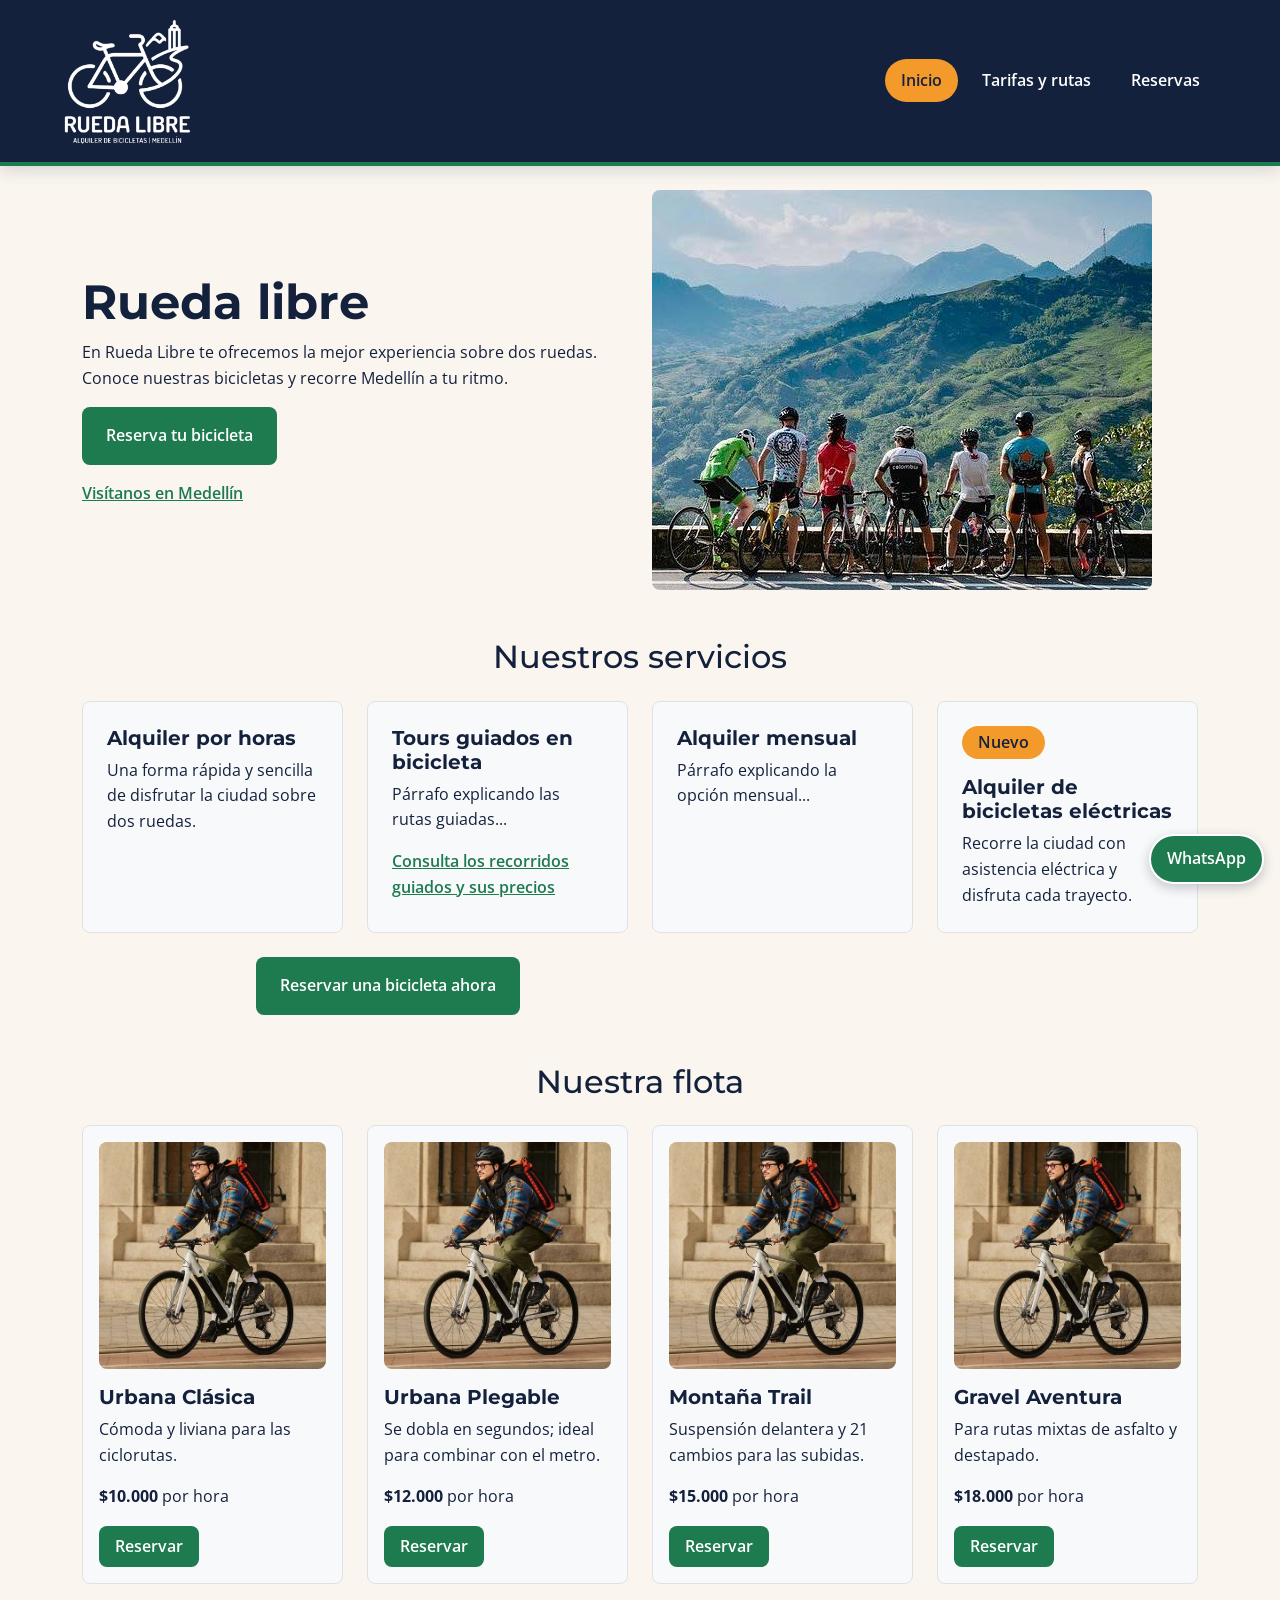
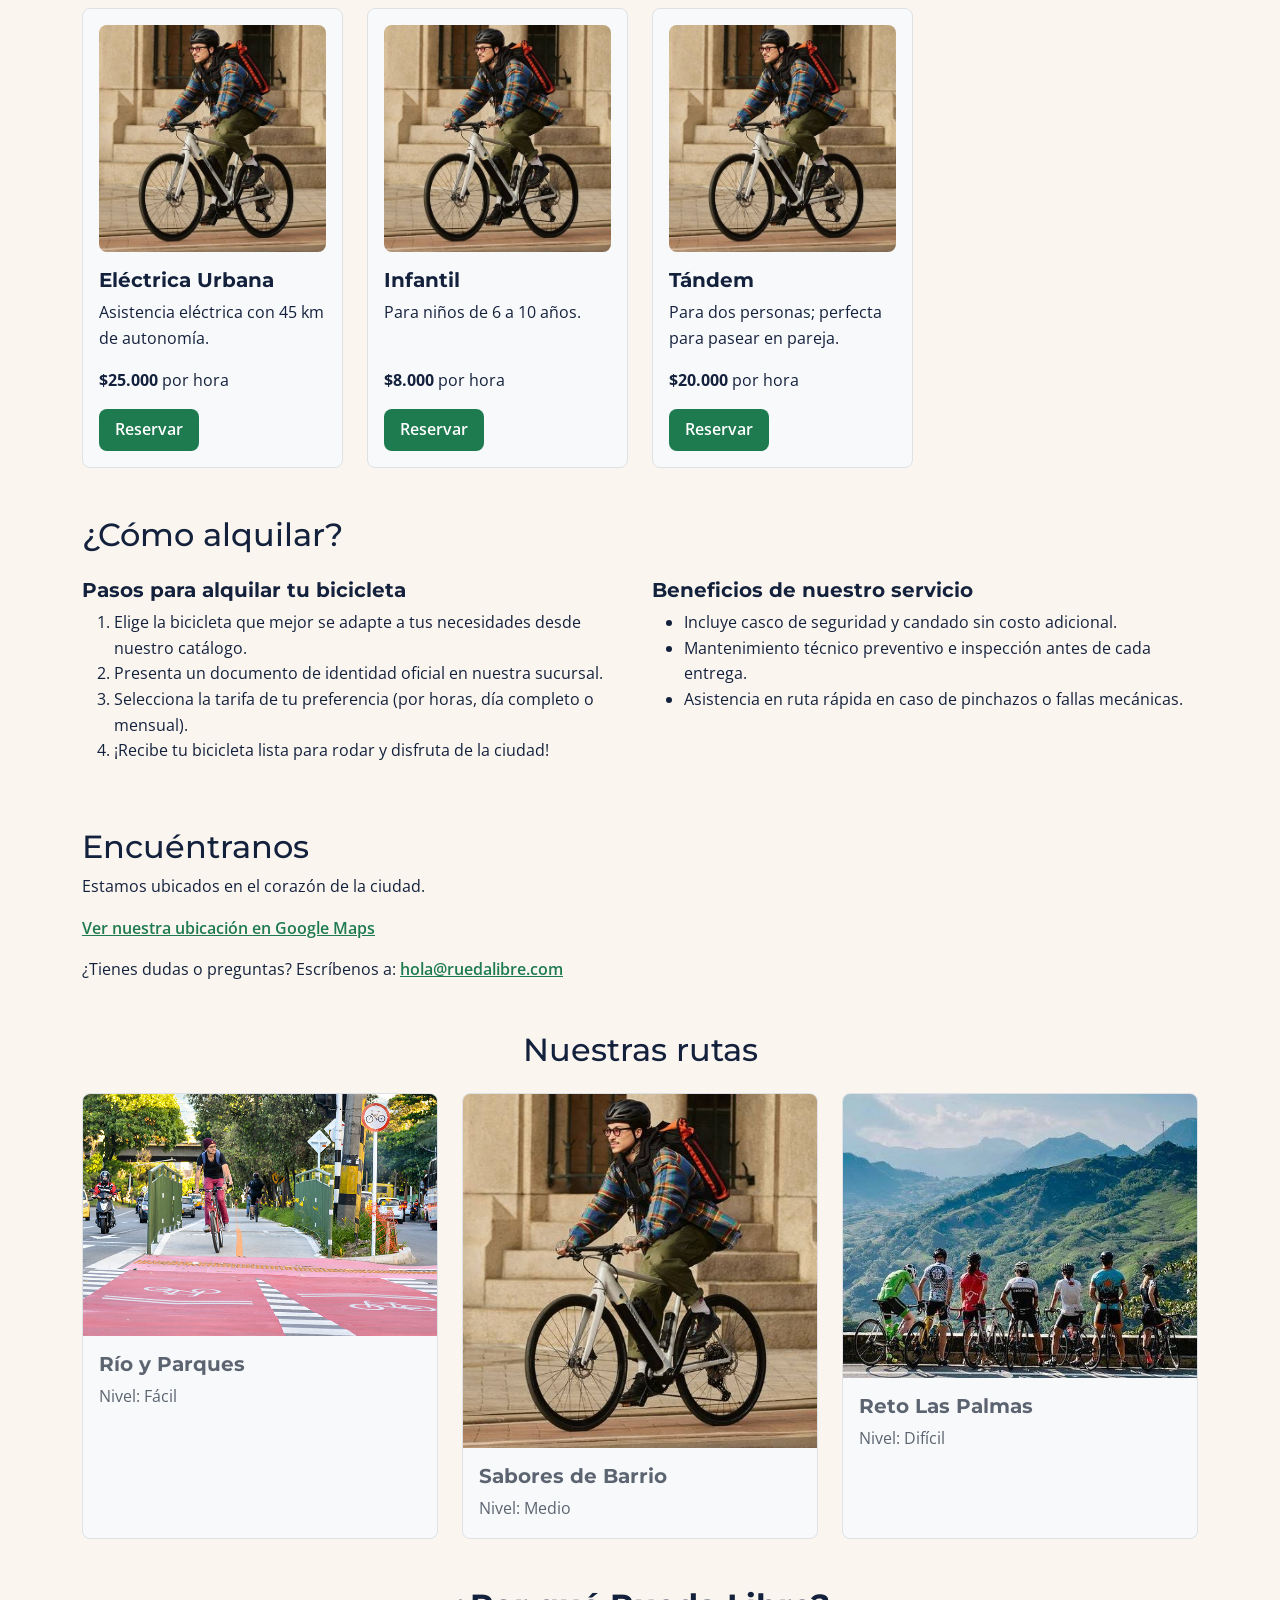
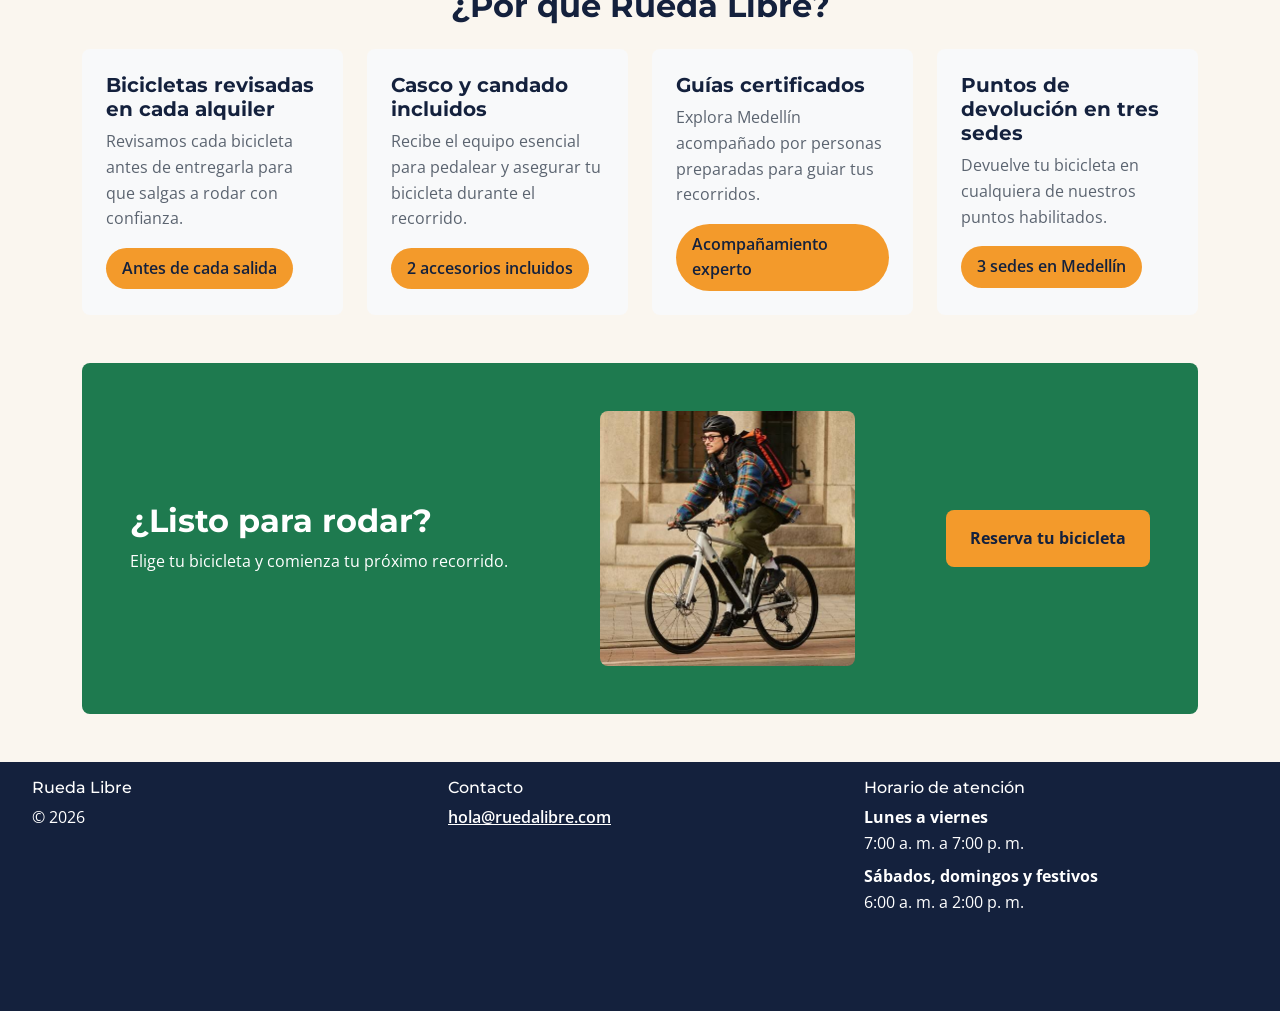
==== commit 2b2adf8f: "feat: migra la página de inicio a Bootstrap 5.3" ====
--- a/index.html
+++ b/index.html
@@ -8,208 +8,269 @@
     <link rel="preconnect" href="https://fonts.googleapis.com">
     <link rel="preconnect" href="https://fonts.gstatic.com" crossorigin>
     <link href="https://fonts.googleapis.com/css2?family=Montserrat:wght@700&family=Open+Sans:wght@400;600&display=swap" rel="stylesheet">
+    <link href="https://cdn.jsdelivr.net/npm/bootstrap@5.3.3/dist/css/bootstrap.min.css" rel="stylesheet" integrity="sha384-QWTKZyjpPEjISv5WaRU9OFeRpok6YctnYmDr5pNlyT2bRjXh0JMhjY6hW+ALEwIH" crossorigin="anonymous">
     <link rel="stylesheet" href="css/styles.css">
 </head>
-<body>
-<header>
-  <a class="site-brand" href="index.html">
-    <img src="img/logo.png" alt="Rueda Libre, alquiler de bicicletas en Medellín">
-  </a>
-  <nav class="site-nav" aria-label="Navegación principal">
-    <ul id="menu">
-      <li><a class="activo" href="index.html" aria-current="page">Inicio</a></li>
-      <li><a href="paginas/tarifas.html">Tarifas y rutas</a></li>
-      <li><a href="paginas/reservas.html">Reservas</a></li>
-    </ul>
-  </nav>
-</header>
-<main class="home-page">
-    <section class="home-hero" id="quienes-somos" aria-labelledby="home-title">
-  <div class="hero-copy">
-    <h1 id="home-title">Rueda libre</h1>
-    <p>En Rueda Libre te ofrecemos la mejor experiencia sobre dos ruedas. Conoce nuestras bicicletas y recorre Medellín a tu ritmo.</p>
-    <p><a class="cta-link" href="paginas/reservas.html">Reserva tu bicicleta</a></p>
-    <p><a href="#encuentranos">Visítanos en Medellín</a></p>
-  </div>
-  <img src="img/portada.jpg" alt="Grupo de ciclistas junto a sus bicicletas frente a un paisaje montañoso">
-</section>
-
-<section id="servicios">
-  <h2>Nuestros servicios</h2>
-
-  <!-- Servicio 1 -->
-  <article>
-    <h3>Alquiler por horas</h3>
-    <p>Una forma rápida y sencilla de </p>
-  </article>
-
-  <!-- Servicio 2 -->
-  <article>
-    <h3>Tours guiados en bicicleta</h3>
-    <p>Párrafo explicando las rutas guiadas...</p>
-    <p><a href="paginas/tarifas.html#recorridos-guiados">Consulta los recorridos guiados y sus precios</a></p>
-  </article>
-
-  <!-- Servicio 3 -->
-  <article>
-    <h3>Alquiler mensual</h3>
-    <p>Párrafo explicando la opción mensual...</p>
-  </article>
-  <article class="electric-service">
-    <span class="new-badge">Nuevo</span>
-    <h3>Alquiler de bicicletas eléctricas</h3>
-    <p>Recorre la ciudad con asistencia eléctrica y disfruta cada trayecto.</p>
-  </article>
-  <p><a class="cta-link" href="paginas/reservas.html">Reservar una bicicleta ahora</a></p>
-</section>
-
-<section id="flota" aria-labelledby="flota-titulo">
-  <h2 id="flota-titulo">Nuestra flota</h2>
-  <article class="fleet-card">
-    <img src="img/bicicleta-urbana.jpg" alt="Ciclista montando una bicicleta blanca">
-    <h3>Urbana Clásica</h3>
-    <p>Cómoda y liviana para las ciclorutas.</p>
-    <p class="fleet-price"><strong>$10.000</strong> por hora</p>
-    <a class="cta-link" href="paginas/reservas.html" aria-label="Reservar bicicleta Urbana Clásica">Reservar</a>
-  </article>
-  <article class="fleet-card">
-    <img src="img/bicicleta-urbana.jpg" alt="Ciclista montando una bicicleta blanca">
-    <h3>Urbana Plegable</h3>
-    <p>Se dobla en segundos; ideal para combinar con el metro.</p>
-    <p class="fleet-price"><strong>$12.000</strong> por hora</p>
-    <a class="cta-link" href="paginas/reservas.html" aria-label="Reservar bicicleta Urbana Plegable">Reservar</a>
-  </article>
-  <article class="fleet-card">
-    <img src="img/bicicleta-urbana.jpg" alt="Ciclista montando una bicicleta blanca">
-    <h3>Montaña Trail</h3>
-    <p>Suspensión delantera y 21 cambios para las subidas.</p>
-    <p class="fleet-price"><strong>$15.000</strong> por hora</p>
-    <a class="cta-link" href="paginas/reservas.html" aria-label="Reservar bicicleta Montaña Trail">Reservar</a>
-  </article>
-  <article class="fleet-card">
-    <img src="img/bicicleta-urbana.jpg" alt="Ciclista montando una bicicleta blanca">
-    <h3>Gravel Aventura</h3>
-    <p>Para rutas mixtas de asfalto y destapado.</p>
-    <p class="fleet-price"><strong>$18.000</strong> por hora</p>
-    <a class="cta-link" href="paginas/reservas.html" aria-label="Reservar bicicleta Gravel Aventura">Reservar</a>
-  </article>
-  <article class="fleet-card">
-    <img src="img/bicicleta-urbana.jpg" alt="Ciclista montando una bicicleta blanca">
-    <h3>Eléctrica Urbana</h3>
-    <p>Asistencia eléctrica con 45 km de autonomía.</p>
-    <p class="fleet-price"><strong>$25.000</strong> por hora</p>
-    <a class="cta-link" href="paginas/reservas.html" aria-label="Reservar bicicleta Eléctrica Urbana">Reservar</a>
-  </article>
-  <article class="fleet-card">
-    <img src="img/bicicleta-urbana.jpg" alt="Ciclista montando una bicicleta blanca">
-    <h3>Infantil</h3>
-    <p>Para niños de 6 a 10 años.</p>
-    <p class="fleet-price"><strong>$8.000</strong> por hora</p>
-    <a class="cta-link" href="paginas/reservas.html" aria-label="Reservar bicicleta Infantil">Reservar</a>
-  </article>
-  <article class="fleet-card">
-    <img src="img/bicicleta-urbana.jpg" alt="Ciclista montando una bicicleta blanca">
-    <h3>Tándem</h3>
-    <p>Para dos personas; perfecta para pasear en pareja.</p>
-    <p class="fleet-price"><strong>$20.000</strong> por hora</p>
-    <a class="cta-link" href="paginas/reservas.html" aria-label="Reservar bicicleta Tándem">Reservar</a>
-  </article>
-</section>
-
-  <section id="como-alquilar">
-  <h2>¿Cómo alquilar?</h2>
-
-  <h3>Pasos para alquilar tu bicicleta</h3>
-  <ol>
-    <li>Elige la bicicleta que mejor se adapte a tus necesidades desde nuestro catálogo.</li>
-    <li>Presenta un documento de identidad oficial en nuestra sucursal.</li>
-    <li>Selecciona la tarifa de tu preferencia (por horas, día completo o mensual).</li>
-    <li>¡Recibe tu bicicleta lista para rodar y disfruta de la ciudad!</li>
-  </ol>
-
-  <h3>Beneficios de nuestro servicio</h3>
-  <ul>
-    <li>Incluye casco de seguridad y candado sin costo adicional.</li>
-    <li>Mantenimiento técnico preventivo e inspección antes de cada entrega.</li>
-    <li>Asistencia en ruta rápida en caso de pinchazos o fallas mecánicas.</li>
-  </ul>
-</section>
-
-<section id="encuentranos">
-  <h2>Encuéntranos</h2>
-  <p>Estamos ubicados en el corazón de la ciudad.</p>
-
-  <!-- Enlace absoluto que abre en otra pestaña -->
-  <p>
-    <a href="https://maps.google.com" target="_blank" rel="noopener noreferrer">
-      Ver nuestra ubicación en Google Maps
+<body class="home-page">
+  <header>
+    <a class="site-brand" href="index.html">
+      <img src="img/logo.png" alt="Rueda Libre, alquiler de bicicletas en Medellín">
     </a>
-  </p>
-
-  <p>
-    ¿Tienes dudas o preguntas? Escríbenos a:
-    <a href="mailto:hola@ruedalibre.com">hola@ruedalibre.com</a>
-  </p>
-</section>
-<section id="galeria" aria-labelledby="rutas-title">
-  <h2 id="rutas-title">Nuestras rutas</h2>
-
-  <figure class="route-card">
-    <img
-      src="img/ruta-ciclovia.jpg"
-      alt="Ruta ciclista pavimentada rodeada de árboles y áreas verdes en la avenida las Vegas"
-      width="800"
-    >
-    <figcaption>
-      <h3>Río y Parques</h3>
-      <p>Nivel: Fácil</p>
-    </figcaption>
-  </figure>
-
-  <figure class="route-card">
-    <img
-      src="img/bicicleta-urbana.jpg"
-      alt="Persona en bicicleta urbana blanca con casco y mochila"
-      width="400"
-    >
-    <figcaption>
-      <h3>Sabores de Barrio</h3>
-      <p>Nivel: Medio</p>
-    </figcaption>
-  </figure>
-
-  <figure class="route-card">
-    <img
-      src="img/portada.jpg"
-      alt="Grupo de ciclistas junto a sus bicicletas frente a un paisaje montañoso "
-      width="400"
-    >
-    <figcaption>
-      <h3>Reto Las Palmas</h3>
-      <p>Nivel: Difícil</p>
-    </figcaption>
-  </figure>
-</section>
-</main>
-<footer>
-  <div class="footer-block">
-    <h2>Rueda Libre</h2>
-    <p>&copy; 2026</p>
-  </div>
-  <div class="footer-block">
-    <h2>Contacto</h2>
-    <p><a href="mailto:hola@ruedalibre.com">hola@ruedalibre.com</a></p>
-  </div>
-  <div class="footer-block">
-    <h2>Horario de atención</h2>
-    <dl>
-      <dt>Lunes a viernes</dt>
-      <dd>7:00 a. m. a 7:00 p. m.</dd>
-      <dt>Sábados, domingos y festivos</dt>
-      <dd>6:00 a. m. a 2:00 p. m.</dd>
-    </dl>
-  </div>
-</footer>
-<a class="whatsapp-link" href="https://wa.me/573000000000" target="_blank" rel="noopener noreferrer" aria-label="Escríbenos por WhatsApp (se abre en otra pestaña)">WhatsApp</a>
+    <nav class="site-nav" aria-label="Navegación principal">
+      <ul id="menu">
+        <li><a class="activo" href="index.html" aria-current="page">Inicio</a></li>
+        <li><a href="paginas/tarifas.html">Tarifas y rutas</a></li>
+        <li><a href="paginas/reservas.html">Reservas</a></li>
+      </ul>
+    </nav>
+  </header>
+  <main class="container py-4 home-page">
+    <section class="mb-5" id="quienes-somos" aria-labelledby="home-title">
+      <div class="row g-4 align-items-center">
+        <div class="col-12 col-md-6">
+          <h1 id="home-title" class="display-5 fw-bold">Rueda libre</h1>
+          <p>En Rueda Libre te ofrecemos la mejor experiencia sobre dos ruedas. Conoce nuestras bicicletas y recorre Medellín a tu ritmo.</p>
+          <p><a class="d-inline-block rounded-3 bg-brand-green px-4 py-3 fw-semibold text-white text-decoration-none focus-ring" href="paginas/reservas.html">Reserva tu bicicleta</a></p>
+          <p class="mb-0"><a href="#encuentranos">Visítanos en Medellín</a></p>
+        </div>
+        <div class="col-12 col-md-6">
+          <img class="img-fluid rounded-3" src="img/portada.jpg" alt="Grupo de ciclistas junto a sus bicicletas frente a un paisaje montañoso">
+        </div>
+      </div>
+    </section>
+
+    <section class="mb-5" id="servicios" aria-labelledby="servicios-titulo">
+      <h2 id="servicios-titulo" class="mb-4 text-center">Nuestros servicios</h2>
+      <div class="row g-4">
+        <article class="col-12 col-sm-6 col-lg-3">
+          <div class="h-100 rounded-3 border bg-light p-4">
+            <h3 class="h5 fw-bold">Alquiler por horas</h3>
+            <p class="mb-0">Una forma rápida y sencilla de disfrutar la ciudad sobre dos ruedas.</p>
+          </div>
+        </article>
+        <article class="col-12 col-sm-6 col-lg-3">
+          <div class="h-100 rounded-3 border bg-light p-4">
+            <h3 class="h5 fw-bold">Tours guiados en bicicleta</h3>
+            <p>Párrafo explicando las rutas guiadas...</p>
+            <a href="paginas/tarifas.html#recorridos-guiados">Consulta los recorridos guiados y sus precios</a>
+          </div>
+        </article>
+        <article class="col-12 col-sm-6 col-lg-3">
+          <div class="h-100 rounded-3 border bg-light p-4">
+            <h3 class="h5 fw-bold">Alquiler mensual</h3>
+            <p class="mb-0">Párrafo explicando la opción mensual...</p>
+          </div>
+        </article>
+        <article class="col-12 col-sm-6 col-lg-3">
+          <div class="h-100 rounded-3 border bg-light p-4">
+            <span class="d-inline-block rounded-pill bg-brand-orange px-3 py-1 fw-semibold text-brand-navy">Nuevo</span>
+            <h3 class="h5 mt-3 fw-bold">Alquiler de bicicletas eléctricas</h3>
+            <p class="mb-0">Recorre la ciudad con asistencia eléctrica y disfruta cada trayecto.</p>
+          </div>
+        </article>
+      </div>
+      <p class="mt-4 text-center"><a class="d-inline-block rounded-3 bg-brand-green px-4 py-3 fw-semibold text-white text-decoration-none focus-ring" href="paginas/reservas.html">Reservar una bicicleta ahora</a></p>
+    </section>
+
+    <section class="mb-5" id="flota" aria-labelledby="flota-titulo">
+      <h2 id="flota-titulo" class="mb-4 text-center">Nuestra flota</h2>
+      <div class="row g-4">
+        <article class="col-12 col-sm-6 col-lg-4 col-xl-3">
+          <div class="h-100 d-flex flex-column rounded-3 border bg-light p-3">
+            <img class="img-fluid rounded-3" src="img/bicicleta-urbana.jpg" alt="Ciclista montando una bicicleta blanca">
+            <h3 class="h5 mt-3 fw-bold">Urbana Clásica</h3>
+            <p>Cómoda y liviana para las ciclorutas.</p>
+            <p class="mt-auto"><strong>$10.000</strong> por hora</p>
+            <a class="align-self-start rounded-3 bg-brand-green px-3 py-2 fw-semibold text-white text-decoration-none focus-ring" href="paginas/reservas.html" aria-label="Reservar bicicleta Urbana Clásica">Reservar</a>
+          </div>
+        </article>
+        <article class="col-12 col-sm-6 col-lg-4 col-xl-3">
+          <div class="h-100 d-flex flex-column rounded-3 border bg-light p-3">
+            <img class="img-fluid rounded-3" src="img/bicicleta-urbana.jpg" alt="Ciclista montando una bicicleta blanca">
+            <h3 class="h5 mt-3 fw-bold">Urbana Plegable</h3>
+            <p>Se dobla en segundos; ideal para combinar con el metro.</p>
+            <p class="mt-auto"><strong>$12.000</strong> por hora</p>
+            <a class="align-self-start rounded-3 bg-brand-green px-3 py-2 fw-semibold text-white text-decoration-none focus-ring" href="paginas/reservas.html" aria-label="Reservar bicicleta Urbana Plegable">Reservar</a>
+          </div>
+        </article>
+        <article class="col-12 col-sm-6 col-lg-4 col-xl-3">
+          <div class="h-100 d-flex flex-column rounded-3 border bg-light p-3">
+            <img class="img-fluid rounded-3" src="img/bicicleta-urbana.jpg" alt="Ciclista montando una bicicleta blanca">
+            <h3 class="h5 mt-3 fw-bold">Montaña Trail</h3>
+            <p>Suspensión delantera y 21 cambios para las subidas.</p>
+            <p class="mt-auto"><strong>$15.000</strong> por hora</p>
+            <a class="align-self-start rounded-3 bg-brand-green px-3 py-2 fw-semibold text-white text-decoration-none focus-ring" href="paginas/reservas.html" aria-label="Reservar bicicleta Montaña Trail">Reservar</a>
+          </div>
+        </article>
+        <article class="col-12 col-sm-6 col-lg-4 col-xl-3">
+          <div class="h-100 d-flex flex-column rounded-3 border bg-light p-3">
+            <img class="img-fluid rounded-3" src="img/bicicleta-urbana.jpg" alt="Ciclista montando una bicicleta blanca">
+            <h3 class="h5 mt-3 fw-bold">Gravel Aventura</h3>
+            <p>Para rutas mixtas de asfalto y destapado.</p>
+            <p class="mt-auto"><strong>$18.000</strong> por hora</p>
+            <a class="align-self-start rounded-3 bg-brand-green px-3 py-2 fw-semibold text-white text-decoration-none focus-ring" href="paginas/reservas.html" aria-label="Reservar bicicleta Gravel Aventura">Reservar</a>
+          </div>
+        </article>
+        <article class="col-12 col-sm-6 col-lg-4 col-xl-3">
+          <div class="h-100 d-flex flex-column rounded-3 border bg-light p-3">
+            <img class="img-fluid rounded-3" src="img/bicicleta-urbana.jpg" alt="Ciclista montando una bicicleta blanca">
+            <h3 class="h5 mt-3 fw-bold">Eléctrica Urbana</h3>
+            <p>Asistencia eléctrica con 45 km de autonomía.</p>
+            <p class="mt-auto"><strong>$25.000</strong> por hora</p>
+            <a class="align-self-start rounded-3 bg-brand-green px-3 py-2 fw-semibold text-white text-decoration-none focus-ring" href="paginas/reservas.html" aria-label="Reservar bicicleta Eléctrica Urbana">Reservar</a>
+          </div>
+        </article>
+        <article class="col-12 col-sm-6 col-lg-4 col-xl-3">
+          <div class="h-100 d-flex flex-column rounded-3 border bg-light p-3">
+            <img class="img-fluid rounded-3" src="img/bicicleta-urbana.jpg" alt="Ciclista montando una bicicleta blanca">
+            <h3 class="h5 mt-3 fw-bold">Infantil</h3>
+            <p>Para niños de 6 a 10 años.</p>
+            <p class="mt-auto"><strong>$8.000</strong> por hora</p>
+            <a class="align-self-start rounded-3 bg-brand-green px-3 py-2 fw-semibold text-white text-decoration-none focus-ring" href="paginas/reservas.html" aria-label="Reservar bicicleta Infantil">Reservar</a>
+          </div>
+        </article>
+        <article class="col-12 col-sm-6 col-lg-4 col-xl-3">
+          <div class="h-100 d-flex flex-column rounded-3 border bg-light p-3">
+            <img class="img-fluid rounded-3" src="img/bicicleta-urbana.jpg" alt="Ciclista montando una bicicleta blanca">
+            <h3 class="h5 mt-3 fw-bold">Tándem</h3>
+            <p>Para dos personas; perfecta para pasear en pareja.</p>
+            <p class="mt-auto"><strong>$20.000</strong> por hora</p>
+            <a class="align-self-start rounded-3 bg-brand-green px-3 py-2 fw-semibold text-white text-decoration-none focus-ring" href="paginas/reservas.html" aria-label="Reservar bicicleta Tándem">Reservar</a>
+          </div>
+        </article>
+      </div>
+    </section>
+
+    <section class="mb-5" id="como-alquilar" aria-labelledby="alquiler-titulo">
+      <h2 id="alquiler-titulo" class="mb-4">¿Cómo alquilar?</h2>
+      <div class="row g-4">
+        <div class="col-12 col-md-6">
+          <h3 class="h5 fw-bold">Pasos para alquilar tu bicicleta</h3>
+          <ol>
+            <li>Elige la bicicleta que mejor se adapte a tus necesidades desde nuestro catálogo.</li>
+            <li>Presenta un documento de identidad oficial en nuestra sucursal.</li>
+            <li>Selecciona la tarifa de tu preferencia (por horas, día completo o mensual).</li>
+            <li>¡Recibe tu bicicleta lista para rodar y disfruta de la ciudad!</li>
+          </ol>
+        </div>
+        <div class="col-12 col-md-6">
+          <h3 class="h5 fw-bold">Beneficios de nuestro servicio</h3>
+          <ul>
+            <li>Incluye casco de seguridad y candado sin costo adicional.</li>
+            <li>Mantenimiento técnico preventivo e inspección antes de cada entrega.</li>
+            <li>Asistencia en ruta rápida en caso de pinchazos o fallas mecánicas.</li>
+          </ul>
+        </div>
+      </div>
+    </section>
+
+    <section class="mb-5" id="encuentranos" aria-labelledby="encuentranos-titulo">
+      <h2 id="encuentranos-titulo">Encuéntranos</h2>
+      <p>Estamos ubicados en el corazón de la ciudad.</p>
+      <p><a href="https://maps.google.com" target="_blank" rel="noopener noreferrer">Ver nuestra ubicación en Google Maps</a></p>
+      <p class="mb-0">¿Tienes dudas o preguntas? Escríbenos a: <a href="mailto:hola@ruedalibre.com">hola@ruedalibre.com</a></p>
+    </section>
+
+    <section class="mb-5" id="galeria" aria-labelledby="rutas-title">
+      <h2 id="rutas-title" class="mb-4 text-center">Nuestras rutas</h2>
+      <div class="row g-4">
+        <figure class="col-12 col-md-4 mb-0">
+          <div class="h-100 overflow-hidden rounded-3 border bg-light">
+            <img class="img-fluid w-100" src="img/ruta-ciclovia.jpg" alt="Ruta ciclista pavimentada rodeada de árboles y áreas verdes en la avenida las Vegas" width="800">
+            <figcaption class="p-3">
+              <h3 class="h5 fw-bold">Río y Parques</h3>
+              <p class="mb-0">Nivel: Fácil</p>
+            </figcaption>
+          </div>
+        </figure>
+        <figure class="col-12 col-md-4 mb-0">
+          <div class="h-100 overflow-hidden rounded-3 border bg-light">
+            <img class="img-fluid w-100" src="img/bicicleta-urbana.jpg" alt="Persona en bicicleta urbana blanca con casco y mochila" width="400">
+            <figcaption class="p-3">
+              <h3 class="h5 fw-bold">Sabores de Barrio</h3>
+              <p class="mb-0">Nivel: Medio</p>
+            </figcaption>
+          </div>
+        </figure>
+        <figure class="col-12 col-md-4 mb-0">
+          <div class="h-100 overflow-hidden rounded-3 border bg-light">
+            <img class="img-fluid w-100" src="img/portada.jpg" alt="Grupo de ciclistas junto a sus bicicletas frente a un paisaje montañoso" width="400">
+            <figcaption class="p-3">
+              <h3 class="h5 fw-bold">Reto Las Palmas</h3>
+              <p class="mb-0">Nivel: Difícil</p>
+            </figcaption>
+          </div>
+        </figure>
+      </div>
+    </section>
+
+    <section class="mb-5" aria-labelledby="beneficios-titulo">
+      <header class="mb-4 text-center">
+        <h2 id="beneficios-titulo" class="fw-bold">¿Por qué Rueda Libre?</h2>
+      </header>
+      <div class="row g-4">
+        <article class="col-12 col-md-6 col-xl-3">
+          <div class="h-100 rounded-3 bg-light p-4">
+            <h3 class="h5 fw-bold text-brand-navy">Bicicletas revisadas en cada alquiler</h3>
+            <p class="mb-0 text-brand-gray">Revisamos cada bicicleta antes de entregarla para que salgas a rodar con confianza.</p>
+            <p class="mt-3 mb-0"><span class="d-inline-block rounded-pill bg-brand-orange px-3 py-2 fw-semibold text-brand-navy">Antes de cada salida</span></p>
+          </div>
+        </article>
+        <article class="col-12 col-md-6 col-xl-3">
+          <div class="h-100 rounded-3 bg-light p-4">
+            <h3 class="h5 fw-bold text-brand-navy">Casco y candado incluidos</h3>
+            <p class="mb-0 text-brand-gray">Recibe el equipo esencial para pedalear y asegurar tu bicicleta durante el recorrido.</p>
+            <p class="mt-3 mb-0"><span class="d-inline-block rounded-pill bg-brand-orange px-3 py-2 fw-semibold text-brand-navy">2 accesorios incluidos</span></p>
+          </div>
+        </article>
+        <article class="col-12 col-md-6 col-xl-3">
+          <div class="h-100 rounded-3 bg-light p-4">
+            <h3 class="h5 fw-bold text-brand-navy">Guías certificados</h3>
+            <p class="mb-0 text-brand-gray">Explora Medellín acompañado por personas preparadas para guiar tus recorridos.</p>
+            <p class="mt-3 mb-0"><span class="d-inline-block rounded-pill bg-brand-orange px-3 py-2 fw-semibold text-brand-navy">Acompañamiento experto</span></p>
+          </div>
+        </article>
+        <article class="col-12 col-md-6 col-xl-3">
+          <div class="h-100 rounded-3 bg-light p-4">
+            <h3 class="h5 fw-bold text-brand-navy">Puntos de devolución en tres sedes</h3>
+            <p class="mb-0 text-brand-gray">Devuelve tu bicicleta en cualquiera de nuestros puntos habilitados.</p>
+            <p class="mt-3 mb-0"><span class="d-inline-block rounded-pill bg-brand-orange px-3 py-2 fw-semibold text-brand-navy">3 sedes en Medellín</span></p>
+          </div>
+        </article>
+      </div>
+    </section>
+
+    <section class="mb-4" aria-labelledby="cta-titulo">
+      <div class="d-flex flex-column flex-md-row align-items-center justify-content-between gap-4 rounded-3 bg-brand-green p-4 p-md-5 text-center text-md-start text-white">
+        <div>
+          <h2 id="cta-titulo" class="fw-bold text-white">¿Listo para rodar?</h2>
+          <p class="mb-0">Elige tu bicicleta y comienza tu próximo recorrido.</p>
+        </div>
+        <img class="d-none d-md-block w-25 rounded-3" src="img/bicicleta-urbana.jpg" alt="">
+        <a class="d-inline-block rounded-3 bg-brand-orange px-4 py-3 fw-bold text-brand-navy text-decoration-none focus-ring" href="paginas/reservas.html">Reserva tu bicicleta</a>
+      </div>
+    </section>
+  </main>
+  <footer>
+    <div class="footer-block">
+      <h2>Rueda Libre</h2>
+      <p>&copy; 2026</p>
+    </div>
+    <div class="footer-block">
+      <h2>Contacto</h2>
+      <p><a href="mailto:hola@ruedalibre.com">hola@ruedalibre.com</a></p>
+    </div>
+    <div class="footer-block">
+      <h2>Horario de atención</h2>
+      <dl>
+        <dt>Lunes a viernes</dt>
+        <dd>7:00 a. m. a 7:00 p. m.</dd>
+        <dt>Sábados, domingos y festivos</dt>
+        <dd>6:00 a. m. a 2:00 p. m.</dd>
+      </dl>
+    </div>
+  </footer>
+  <a class="whatsapp-link" href="https://wa.me/573000000000" target="_blank" rel="noopener noreferrer" aria-label="Escríbenos por WhatsApp (se abre en otra pestaña)">WhatsApp</a>
+  <script src="https://cdn.jsdelivr.net/npm/bootstrap@5.3.3/dist/js/bootstrap.bundle.min.js" integrity="sha384-YvpcrYf0tY3lHB60NNkmXc5s9fDVZLESaAA55NDzOxhy9GkcIdslK1eN7N6jIeHz" crossorigin="anonymous"></script>
 </body>
 </html>
--- a/css/styles.css
+++ b/css/styles.css
@@ -11,6 +11,22 @@
     --space-large: 2rem;
 }
 
+.bg-brand-green {
+    background-color: var(--color-verde-ruta) !important;
+}
+
+.bg-brand-orange {
+    background-color: var(--color-naranja-pedal) !important;
+}
+
+.text-brand-navy {
+    color: var(--color-azul-noche) !important;
+}
+
+.text-brand-gray {
+    color: var(--color-gris-asfalto) !important;
+}
+
 
 *,
 *::before,
@@ -39,7 +55,7 @@
 }
 
 
-header {
+body > header {
     align-items: center;
     background-color: var(--color-azul-noche);
     border-bottom: 0.25rem solid var(--color-verde-ruta);
@@ -132,160 +148,18 @@
     width: 100%;
 }
 
-main.home-page {
-    min-height: 75vh;
-}
-
-.home-hero {
-    align-items: center;
-    display: grid;
-    gap: var(--space-medium);
-    grid-template-columns: minmax(0, 1fr);
-}
-
-.home-hero > * {
-    min-width: 0;
-}
-
-.home-hero img {
-    border-radius: 0.75rem;
-    height: auto;
-    object-fit: cover;
-    width: 100%;
-}
-
-.hero-copy p:last-child {
-    margin-bottom: 0;
-}
-
 p,
 li {
     max-width: 68ch;
 }
 
-section,
-article,
-aside,
-figure {
+/* Keep section spacing on tarifas and reservas until those pages migrate to Bootstrap. */
+body:not(.home-page) section,
+body:not(.home-page) article,
+body:not(.home-page) aside,
+body:not(.home-page) figure {
     margin-bottom: var(--space-large);
 }
-
-#servicios {
-    display: grid;
-    gap: var(--space-large);
-    grid-template-columns: repeat(auto-fit, minmax(min(100%, 16rem), 1fr));
-}
-
-#servicios > h2,
-#servicios > p {
-    grid-column: 1 / -1;
-}
-
-#servicios article {
-    border: 1px solid var(--color-gris-asfalto);
-    border-radius: 0.75rem;
-    margin-bottom: 0;
-    padding: var(--space-medium);
-    position: relative;
-}
-
-#flota {
-    display: grid;
-    gap: var(--space-large);
-    grid-template-columns: repeat(auto-fit, minmax(min(100%, 16rem), 1fr));
-}
-
-#flota > h2 {
-    grid-column: 1 / -1;
-    margin-bottom: 0;
-}
-
-#galeria {
-    display: grid;
-    gap: var(--space-medium);
-    grid-template-columns: minmax(0, 1fr);
-}
-
-#galeria > h2 {
-    grid-column: 1 / -1;
-    margin-bottom: 0;
-}
-
-.route-card {
-    border: 1px solid var(--color-gris-asfalto);
-    border-radius: 0.75rem;
-    margin: 0;
-    overflow: hidden;
-}
-
-.route-card img {
-    aspect-ratio: 4 / 3;
-    object-fit: cover;
-    width: 100%;
-}
-
-.route-card figcaption {
-    padding: var(--space-medium);
-}
-
-.route-card h3,
-.route-card p {
-    margin: 0;
-}
-
-.route-card p {
-    margin-top: var(--space-small);
-}
-
-.fleet-card {
-    border: 1px solid var(--color-gris-asfalto);
-    border-radius: 0.75rem;
-    display: flex;
-    flex-direction: column;
-    margin-bottom: 0;
-    overflow: hidden;
-    padding: var(--space-medium);
-}
-
-.fleet-card img {
-    aspect-ratio: 4 / 3;
-    border-radius: 0.5rem;
-    object-fit: cover;
-    width: 100%;
-}
-
-.fleet-card h3 {
-    margin-bottom: var(--space-small);
-}
-
-.fleet-card p {
-    margin-top: 0;
-}
-
-.fleet-card .fleet-price {
-    margin-top: auto;
-}
-
-.fleet-card .cta-link {
-    align-self: flex-start;
-}
-
-.new-badge {
-    background-color: var(--color-naranja-pedal);
-    border-radius: 999px;
-    color: var(--color-azul-noche);
-    font-size: 0.875rem;
-    font-weight: 600;
-    padding: 0.25rem 0.65rem;
-    position: absolute;
-    right: var(--space-medium);
-    top: var(--space-medium);
-}
-
-.electric-service h3 {
-    padding-right: 4.5rem;
-}
-
 
 a {
     color: var(--color-verde-ruta);
@@ -296,6 +170,7 @@
     color: var(--color-azul-noche);
 }
 
+/* CTA links remain in tarifas until that page migrates to Bootstrap. */
 .cta-link,
 button {
     background-color: var(--color-verde-ruta);
@@ -335,7 +210,7 @@
     color: var(--color-gris-asfalto);
 }
 
-/* Tablas */
+/* Table styles still used by tarifas.html. */
 table {
     border-collapse: collapse;
     table-layout: fixed;
@@ -387,6 +262,7 @@
     color: #FFFFFF;
 }
 
+/* Layout and form styles still used by reservas.html. */
 .reservation-page {
     display: grid;
     gap: var(--space-medium);
@@ -541,7 +417,7 @@
 }
 
 @media (min-width: 768px) {
-    header {
+    body > header {
         flex-direction: row;
         gap: var(--space-large);
         justify-content: space-between;
@@ -558,21 +434,6 @@
 
     main {
         padding: var(--space-large) var(--space-medium);
-    }
-
-    .home-hero {
-        gap: var(--space-large);
-        grid-template-columns: minmax(0, 1fr) minmax(0, 1fr);
-    }
-
-    .home-hero img {
-        height: 100%;
-        max-height: 28rem;
-    }
-
-    #galeria {
-        gap: var(--space-large);
-        grid-template-columns: repeat(3, minmax(0, 1fr));
     }
 
     .reservation-page {
@@ -613,7 +474,7 @@
         max-width: 76rem;
     }
 
-    header {
+    body > header {
         padding-right: max(4rem, calc((100vw - 76rem) / 2));
         padding-left: max(4rem, calc((100vw - 76rem) / 2));
     }
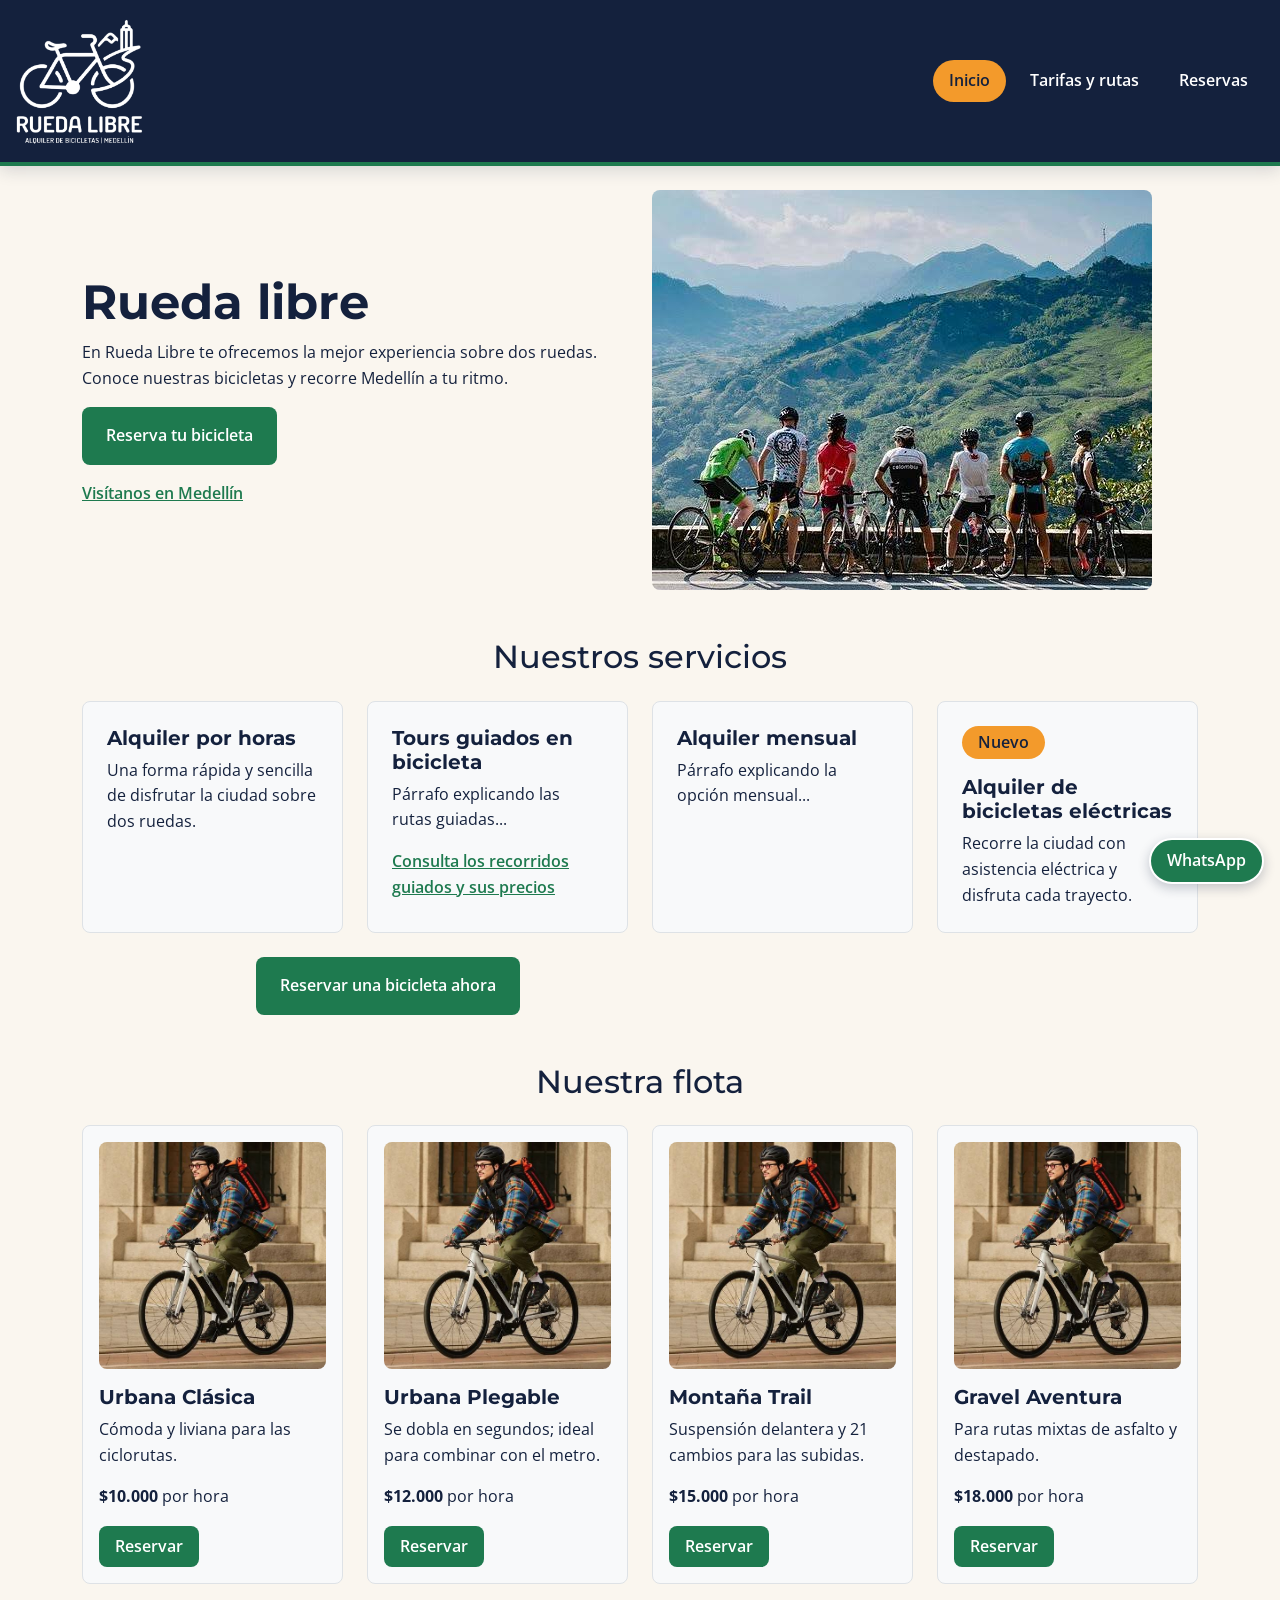
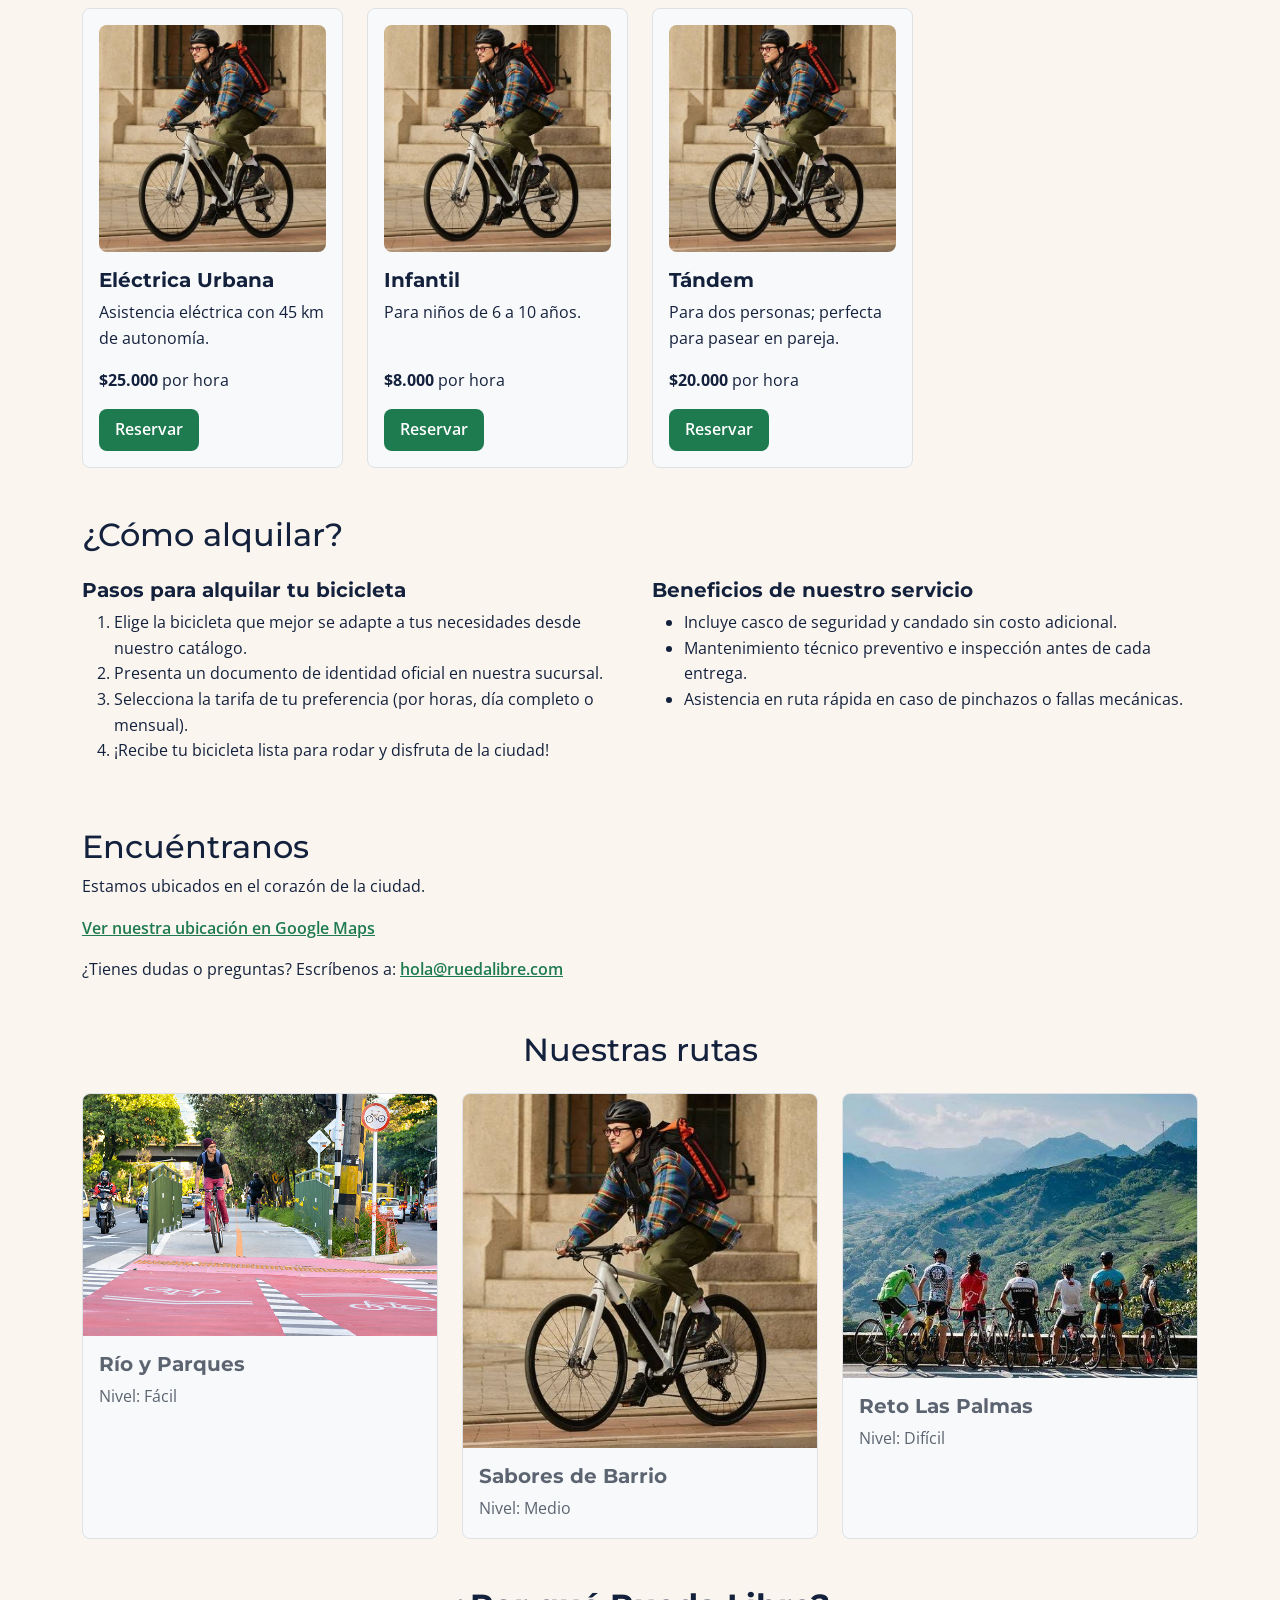
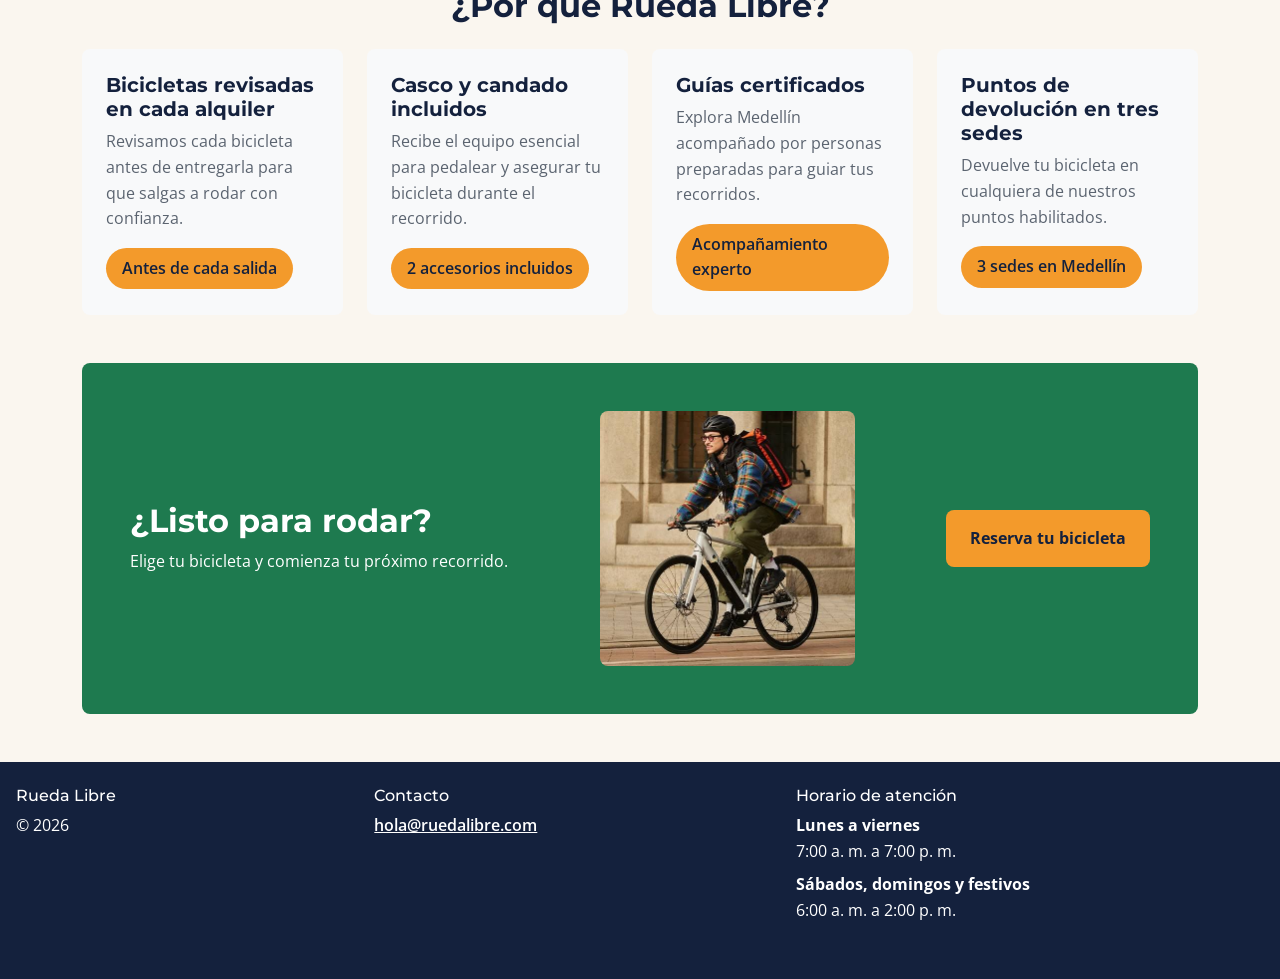
==== commit a59e2eac: "version: v2.0-beta" ====
--- a/index.html
+++ b/index.html
@@ -12,15 +12,15 @@
     <link rel="stylesheet" href="css/styles.css">
 </head>
 <body class="home-page">
-  <header>
-    <a class="site-brand" href="index.html">
-      <img src="img/logo.png" alt="Rueda Libre, alquiler de bicicletas en Medellín">
+  <header class="d-flex flex-column flex-md-row align-items-center justify-content-md-between gap-2 gap-md-4 px-3 py-3">
+    <a class="site-brand d-inline-flex align-items-center flex-shrink-0" href="index.html">
+      <img class="d-block" src="img/logo.png" alt="Rueda Libre, alquiler de bicicletas en Medellín">
     </a>
     <nav class="site-nav" aria-label="Navegación principal">
-      <ul id="menu">
-        <li><a class="activo" href="index.html" aria-current="page">Inicio</a></li>
-        <li><a href="paginas/tarifas.html">Tarifas y rutas</a></li>
-        <li><a href="paginas/reservas.html">Reservas</a></li>
+      <ul id="menu" class="d-flex flex-wrap align-items-center justify-content-center justify-content-md-end gap-2 list-unstyled m-0 p-0">
+        <li><a class="activo d-inline-block px-2 py-2 px-md-3" href="index.html" aria-current="page">Inicio</a></li>
+        <li><a class="d-inline-block px-2 py-2 px-md-3" href="paginas/tarifas.html">Tarifas y rutas</a></li>
+        <li><a class="d-inline-block px-2 py-2 px-md-3" href="paginas/reservas.html">Reservas</a></li>
       </ul>
     </nav>
   </header>
@@ -34,7 +34,7 @@
           <p class="mb-0"><a href="#encuentranos">Visítanos en Medellín</a></p>
         </div>
         <div class="col-12 col-md-6">
-          <img class="img-fluid rounded-3" src="img/portada.jpg" alt="Grupo de ciclistas junto a sus bicicletas frente a un paisaje montañoso">
+          <img class="img-fluid d-block rounded-3" src="img/portada.jpg" alt="Grupo de ciclistas junto a sus bicicletas frente a un paisaje montañoso">
         </div>
       </div>
     </section>
@@ -77,7 +77,7 @@
       <div class="row g-4">
         <article class="col-12 col-sm-6 col-lg-4 col-xl-3">
           <div class="h-100 d-flex flex-column rounded-3 border bg-light p-3">
-            <img class="img-fluid rounded-3" src="img/bicicleta-urbana.jpg" alt="Ciclista montando una bicicleta blanca">
+            <img class="img-fluid d-block rounded-3" src="img/bicicleta-urbana.jpg" alt="Ciclista montando una bicicleta blanca">
             <h3 class="h5 mt-3 fw-bold">Urbana Clásica</h3>
             <p>Cómoda y liviana para las ciclorutas.</p>
             <p class="mt-auto"><strong>$10.000</strong> por hora</p>
@@ -86,7 +86,7 @@
         </article>
         <article class="col-12 col-sm-6 col-lg-4 col-xl-3">
           <div class="h-100 d-flex flex-column rounded-3 border bg-light p-3">
-            <img class="img-fluid rounded-3" src="img/bicicleta-urbana.jpg" alt="Ciclista montando una bicicleta blanca">
+            <img class="img-fluid d-block rounded-3" src="img/bicicleta-urbana.jpg" alt="Ciclista montando una bicicleta blanca">
             <h3 class="h5 mt-3 fw-bold">Urbana Plegable</h3>
             <p>Se dobla en segundos; ideal para combinar con el metro.</p>
             <p class="mt-auto"><strong>$12.000</strong> por hora</p>
@@ -95,7 +95,7 @@
         </article>
         <article class="col-12 col-sm-6 col-lg-4 col-xl-3">
           <div class="h-100 d-flex flex-column rounded-3 border bg-light p-3">
-            <img class="img-fluid rounded-3" src="img/bicicleta-urbana.jpg" alt="Ciclista montando una bicicleta blanca">
+            <img class="img-fluid d-block rounded-3" src="img/bicicleta-urbana.jpg" alt="Ciclista montando una bicicleta blanca">
             <h3 class="h5 mt-3 fw-bold">Montaña Trail</h3>
             <p>Suspensión delantera y 21 cambios para las subidas.</p>
             <p class="mt-auto"><strong>$15.000</strong> por hora</p>
@@ -104,7 +104,7 @@
         </article>
         <article class="col-12 col-sm-6 col-lg-4 col-xl-3">
           <div class="h-100 d-flex flex-column rounded-3 border bg-light p-3">
-            <img class="img-fluid rounded-3" src="img/bicicleta-urbana.jpg" alt="Ciclista montando una bicicleta blanca">
+            <img class="img-fluid d-block rounded-3" src="img/bicicleta-urbana.jpg" alt="Ciclista montando una bicicleta blanca">
             <h3 class="h5 mt-3 fw-bold">Gravel Aventura</h3>
             <p>Para rutas mixtas de asfalto y destapado.</p>
             <p class="mt-auto"><strong>$18.000</strong> por hora</p>
@@ -113,7 +113,7 @@
         </article>
         <article class="col-12 col-sm-6 col-lg-4 col-xl-3">
           <div class="h-100 d-flex flex-column rounded-3 border bg-light p-3">
-            <img class="img-fluid rounded-3" src="img/bicicleta-urbana.jpg" alt="Ciclista montando una bicicleta blanca">
+            <img class="img-fluid d-block rounded-3" src="img/bicicleta-urbana.jpg" alt="Ciclista montando una bicicleta blanca">
             <h3 class="h5 mt-3 fw-bold">Eléctrica Urbana</h3>
             <p>Asistencia eléctrica con 45 km de autonomía.</p>
             <p class="mt-auto"><strong>$25.000</strong> por hora</p>
@@ -122,7 +122,7 @@
         </article>
         <article class="col-12 col-sm-6 col-lg-4 col-xl-3">
           <div class="h-100 d-flex flex-column rounded-3 border bg-light p-3">
-            <img class="img-fluid rounded-3" src="img/bicicleta-urbana.jpg" alt="Ciclista montando una bicicleta blanca">
+            <img class="img-fluid d-block rounded-3" src="img/bicicleta-urbana.jpg" alt="Ciclista montando una bicicleta blanca">
             <h3 class="h5 mt-3 fw-bold">Infantil</h3>
             <p>Para niños de 6 a 10 años.</p>
             <p class="mt-auto"><strong>$8.000</strong> por hora</p>
@@ -131,7 +131,7 @@
         </article>
         <article class="col-12 col-sm-6 col-lg-4 col-xl-3">
           <div class="h-100 d-flex flex-column rounded-3 border bg-light p-3">
-            <img class="img-fluid rounded-3" src="img/bicicleta-urbana.jpg" alt="Ciclista montando una bicicleta blanca">
+            <img class="img-fluid d-block rounded-3" src="img/bicicleta-urbana.jpg" alt="Ciclista montando una bicicleta blanca">
             <h3 class="h5 mt-3 fw-bold">Tándem</h3>
             <p>Para dos personas; perfecta para pasear en pareja.</p>
             <p class="mt-auto"><strong>$20.000</strong> por hora</p>
@@ -176,7 +176,7 @@
       <div class="row g-4">
         <figure class="col-12 col-md-4 mb-0">
           <div class="h-100 overflow-hidden rounded-3 border bg-light">
-            <img class="img-fluid w-100" src="img/ruta-ciclovia.jpg" alt="Ruta ciclista pavimentada rodeada de árboles y áreas verdes en la avenida las Vegas" width="800">
+            <img class="img-fluid d-block w-100" src="img/ruta-ciclovia.jpg" alt="Ruta ciclista pavimentada rodeada de árboles y áreas verdes en la avenida las Vegas" width="800">
             <figcaption class="p-3">
               <h3 class="h5 fw-bold">Río y Parques</h3>
               <p class="mb-0">Nivel: Fácil</p>
@@ -185,7 +185,7 @@
         </figure>
         <figure class="col-12 col-md-4 mb-0">
           <div class="h-100 overflow-hidden rounded-3 border bg-light">
-            <img class="img-fluid w-100" src="img/bicicleta-urbana.jpg" alt="Persona en bicicleta urbana blanca con casco y mochila" width="400">
+            <img class="img-fluid d-block w-100" src="img/bicicleta-urbana.jpg" alt="Persona en bicicleta urbana blanca con casco y mochila" width="400">
             <figcaption class="p-3">
               <h3 class="h5 fw-bold">Sabores de Barrio</h3>
               <p class="mb-0">Nivel: Medio</p>
@@ -194,7 +194,7 @@
         </figure>
         <figure class="col-12 col-md-4 mb-0">
           <div class="h-100 overflow-hidden rounded-3 border bg-light">
-            <img class="img-fluid w-100" src="img/portada.jpg" alt="Grupo de ciclistas junto a sus bicicletas frente a un paisaje montañoso" width="400">
+            <img class="img-fluid d-block w-100" src="img/portada.jpg" alt="Grupo de ciclistas junto a sus bicicletas frente a un paisaje montañoso" width="400">
             <figcaption class="p-3">
               <h3 class="h5 fw-bold">Reto Las Palmas</h3>
               <p class="mb-0">Nivel: Difícil</p>
@@ -251,18 +251,18 @@
       </div>
     </section>
   </main>
-  <footer>
-    <div class="footer-block">
+  <footer class="d-flex flex-column flex-md-row justify-content-md-between gap-4 px-3 py-4 pb-5">
+    <div class="footer-block flex-fill">
       <h2>Rueda Libre</h2>
-      <p>&copy; 2026</p>
+      <p class="mb-0">&copy; 2026</p>
     </div>
-    <div class="footer-block">
+    <div class="footer-block flex-fill">
       <h2>Contacto</h2>
-      <p><a href="mailto:hola@ruedalibre.com">hola@ruedalibre.com</a></p>
+      <p class="mb-0"><a href="mailto:hola@ruedalibre.com">hola@ruedalibre.com</a></p>
     </div>
-    <div class="footer-block">
+    <div class="footer-block flex-fill">
       <h2>Horario de atención</h2>
-      <dl>
+      <dl class="mb-0">
         <dt>Lunes a viernes</dt>
         <dd>7:00 a. m. a 7:00 p. m.</dd>
         <dt>Sábados, domingos y festivos</dt>
@@ -270,7 +270,7 @@
       </dl>
     </div>
   </footer>
-  <a class="whatsapp-link" href="https://wa.me/573000000000" target="_blank" rel="noopener noreferrer" aria-label="Escríbenos por WhatsApp (se abre en otra pestaña)">WhatsApp</a>
+  <a class="whatsapp-link position-fixed bottom-0 end-0 m-3 px-3 py-2" href="https://wa.me/573000000000" target="_blank" rel="noopener noreferrer" aria-label="Escríbenos por WhatsApp (se abre en otra pestaña)">WhatsApp</a>
   <script src="https://cdn.jsdelivr.net/npm/bootstrap@5.3.3/dist/js/bootstrap.bundle.min.js" integrity="sha384-YvpcrYf0tY3lHB60NNkmXc5s9fDVZLESaAA55NDzOxhy9GkcIdslK1eN7N6jIeHz" crossorigin="anonymous"></script>
 </body>
 </html>
--- a/css/styles.css
+++ b/css/styles.css
@@ -6,9 +6,6 @@
     --color-gris-asfalto: #5B6470;
     --font-heading: "Montserrat", Arial, sans-serif;
     --font-body: "Open Sans", Arial, sans-serif;
-    --space-small: 0.5rem;
-    --space-medium: 1rem;
-    --space-large: 2rem;
 }
 
 .bg-brand-green {
@@ -28,14 +25,7 @@
 }
 
 
-*,
-*::before,
-*::after {
-    box-sizing: border-box;
-}
-
 body {
-    margin: 0;
     background-color: var(--color-crema);
     color: var(--color-azul-noche);
     font-family: var(--font-body);
@@ -56,23 +46,10 @@
 
 
 body > header {
-    align-items: center;
     background-color: var(--color-azul-noche);
     border-bottom: 0.25rem solid var(--color-verde-ruta);
     box-shadow: 0 0.25rem 1rem rgb(20 33 61 / 16%);
     color: #FFFFFF;
-    display: flex;
-    flex-direction: column;
-    gap: var(--space-small);
-    justify-content: center;
-    padding: var(--space-medium);
-}
-
-.site-brand {
-    align-items: center;
-    display: inline-flex;
-    flex: 0 0 auto;
-    line-height: 0;
 }
 
 .site-brand img {
@@ -87,31 +64,10 @@
     outline-offset: 4px;
 }
 
-.site-nav ul {
-    align-items: center;
-    display: flex;
-    flex-wrap: wrap;
-    gap: var(--space-small);
-    justify-content: center;
-    list-style: none;
-    margin: 0;
-    padding: 0;
-}
-
-#menu a {
-    color: var(--color-gris-asfalto);
-}
-
-.activo {
-    color: var(--color-verde-ruta);
-    font-weight: 600;
-}
-
 .site-nav #menu a {
     border-radius: 999px;
     color: #FFFFFF;
     font-weight: 600;
-    padding: 0.55rem 0.5rem;
     text-decoration: none;
     transition: background-color 160ms ease, color 160ms ease;
 }
@@ -140,27 +96,11 @@
     color: var(--color-azul-noche);
 }
 
-/* Contenido y servicios */
-main {
-    margin: 0 auto;
-    max-width: 70rem;
-    padding: var(--space-medium);
-    width: 100%;
-}
-
 p,
 li {
     max-width: 68ch;
 }
 
-/* Keep section spacing on tarifas and reservas until those pages migrate to Bootstrap. */
-body:not(.home-page) section,
-body:not(.home-page) article,
-body:not(.home-page) aside,
-body:not(.home-page) figure {
-    margin-bottom: var(--space-large);
-}
-
 a {
     color: var(--color-verde-ruta);
     font-weight: 600;
@@ -170,19 +110,9 @@
     color: var(--color-azul-noche);
 }
 
-/* CTA links remain in tarifas until that page migrates to Bootstrap. */
-.cta-link,
 button {
-    background-color: var(--color-verde-ruta);
-    border: 0;
-    border-radius: 0.35rem;
-    color: #FFFFFF;
     cursor: pointer;
-    display: inline-block;
-    font: 600 1rem var(--font-body);
-    padding: 0.75rem 1.5rem;
-    text-decoration: none;
-    transition: background-color 160ms ease, color 160ms ease;
+    font-weight: 600;
 }
 
 a:focus-visible,
@@ -194,15 +124,20 @@
     outline-offset: 3px;
 }
 
-/* Imágenes */
-img {
-    display: block;
-    height: auto;
-    max-width: 100%;
-}
-
-figure img {
-    display: block;
+.form-control:focus,
+.form-select:focus {
+    border-color: var(--color-verde-ruta);
+    box-shadow: 0 0 0 0.25rem rgb(30 122 79 / 25%);
+}
+
+.form-check-input:checked {
+    background-color: var(--color-verde-ruta);
+    border-color: var(--color-verde-ruta);
+}
+
+.bg-brand-green:hover {
+    background-color: var(--color-azul-noche) !important;
+    color: #FFFFFF !important;
 }
 
 figcaption,
@@ -219,7 +154,7 @@
 
 caption {
     font-weight: 600;
-    margin-bottom: var(--space-small);
+    margin-bottom: 0.5rem;
     text-align: left;
     overflow-wrap: anywhere;
 }
@@ -262,123 +197,22 @@
     color: #FFFFFF;
 }
 
-/* Layout and form styles still used by reservas.html. */
-.reservation-page {
-    display: grid;
-    gap: var(--space-medium);
-    grid-template-columns: minmax(0, 1fr);
-}
-
-.reservation-page > h1 {
-    grid-column: auto;
-    margin-bottom: 0;
-}
-
-.reservation-form,
-.reservation-info {
-    margin-bottom: 0;
-    min-width: 0;
-}
-
-.reservation-info {
-    align-self: start;
-    background-color: #FFFFFF;
-    border: 1px solid var(--color-gris-asfalto);
-    border-radius: 0.75rem;
-    padding: var(--space-medium);
-}
-
-.reservation-info h3 {
-    font-size: 1.1rem;
-}
-
-.form-row {
-    display: grid;
-    gap: var(--space-medium);
-    grid-template-columns: minmax(0, 1fr);
-}
-
-.form-field {
-    min-width: 0;
-}
-
-.form-field label {
-    display: block;
-    margin-bottom: var(--space-small);
-}
-
 fieldset {
     border: 1px solid var(--color-verde-ruta);
-    margin: 0 0 var(--space-large);
-    padding: var(--space-large);
 }
 
 legend {
     font-family: var(--font-heading);
 }
 
-form > fieldset > label {
-    display: block;
-    margin: 0 0 var(--space-small);
-}
-
-form > fieldset > input[type="checkbox"] + label {
-    display: inline-block;
-    margin: var(--space-small);
-}
-
-form fieldset fieldset {
-    margin-bottom: var(--space-medium);
-    padding: var(--space-medium);
-}
-
-form fieldset fieldset label {
-    display: inline-block;
-    margin: 0 var(--space-medium) var(--space-small) var(--space-small);
-}
-
-input:not([type="radio"], [type="checkbox"]),
-select,
-textarea {
-    display: block;
-    font: inherit;
-    margin-bottom: var(--space-medium);
-    max-width: 100%;
-    padding: var(--space-small);
-    width: 100%;
-}
-
-.cta-link:focus-visible,
-button:focus-visible {
-    outline-color: var(--color-azul-noche);
-}
-
 footer {
-    align-items: flex-start;
-    background-color: var(--color-azul-noche);
-    color: #FFFFFF;
-    display: flex;
-    flex-direction: column;
-    gap: var(--space-medium);
-    padding: var(--space-medium) var(--space-medium) calc(var(--space-large) + 3.5rem);
-}
-
-.footer-block {
-    flex: 0 1 auto;
+    background-color: var(--color-azul-noche);
+    color: #FFFFFF;
 }
 
 .footer-block h2 {
     color: #FFFFFF;
     font-size: 1rem;
-}
-
-.footer-block p,
-.footer-block dl {
-    margin: 0;
-}
-
-.footer-block dd {
-    margin-left: 0;
 }
 
 footer a {
@@ -393,19 +227,12 @@
     background-color: var(--color-verde-ruta);
     border: 2px solid #FFFFFF;
     border-radius: 999px;
-    bottom: var(--space-medium);
     box-shadow: 0 0.25rem 0.75rem rgb(20 33 61 / 24%);
     color: #FFFFFF;
     font-weight: 600;
-    padding: 0.65rem 1rem;
-    position: fixed;
-    right: var(--space-medium);
     text-decoration: none;
-    z-index: 10;
-}
-
-.cta-link:hover,
-button:hover,
+}
+
 .whatsapp-link:hover {
     background-color: var(--color-azul-noche);
     color: #FFFFFF;
@@ -417,68 +244,12 @@
 }
 
 @media (min-width: 768px) {
-    body > header {
-        flex-direction: row;
-        gap: var(--space-large);
-        justify-content: space-between;
-        padding: var(--space-medium) clamp(1rem, 5vw, 4rem);
-    }
-
     .site-brand img {
         max-width: 8rem;
     }
-
-    .site-nav ul {
-        justify-content: flex-end;
-    }
-
-    main {
-        padding: var(--space-large) var(--space-medium);
-    }
-
-    .reservation-page {
-        gap: var(--space-large);
-        grid-template-columns: minmax(0, 2fr) minmax(0, 1fr);
-    }
-
-    .reservation-page > h1 {
-        grid-column: 1 / -1;
-    }
-
-    .reservation-info {
-        padding: var(--space-large);
-    }
-
-    .form-row {
-        grid-template-columns: repeat(2, minmax(0, 1fr));
-    }
-
-    .site-nav #menu a {
-        padding: 0.65rem 1rem;
-    }
-
-    footer {
-        flex-direction: row;
-        gap: var(--space-large);
-        justify-content: space-between;
-        padding: var(--space-medium) var(--space-large) calc(var(--space-large) + 3.5rem);
-    }
-
-    .footer-block {
-        flex: 1 1 0;
-    }
 }
 
 @media (min-width: 1200px) {
-    main {
-        max-width: 76rem;
-    }
-
-    body > header {
-        padding-right: max(4rem, calc((100vw - 76rem) / 2));
-        padding-left: max(4rem, calc((100vw - 76rem) / 2));
-    }
-
     th,
     td {
         font-size: 1rem;
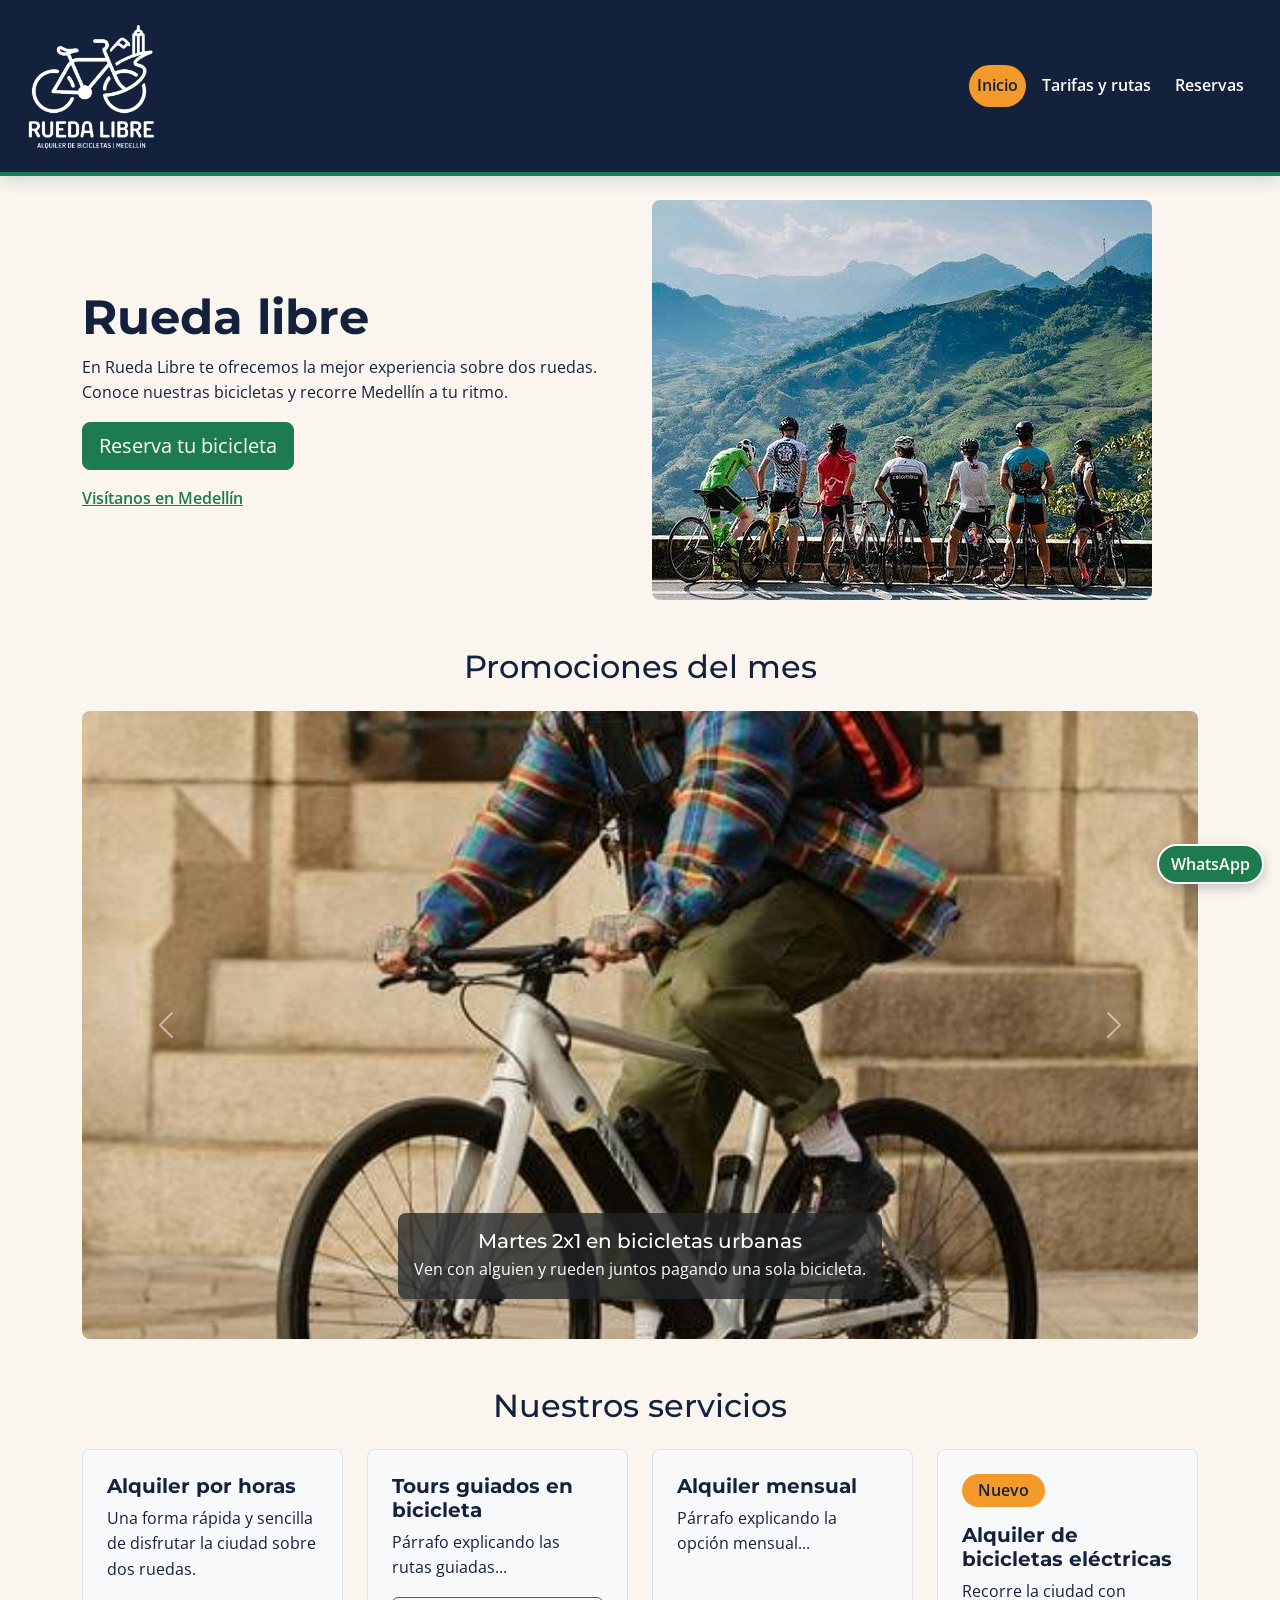
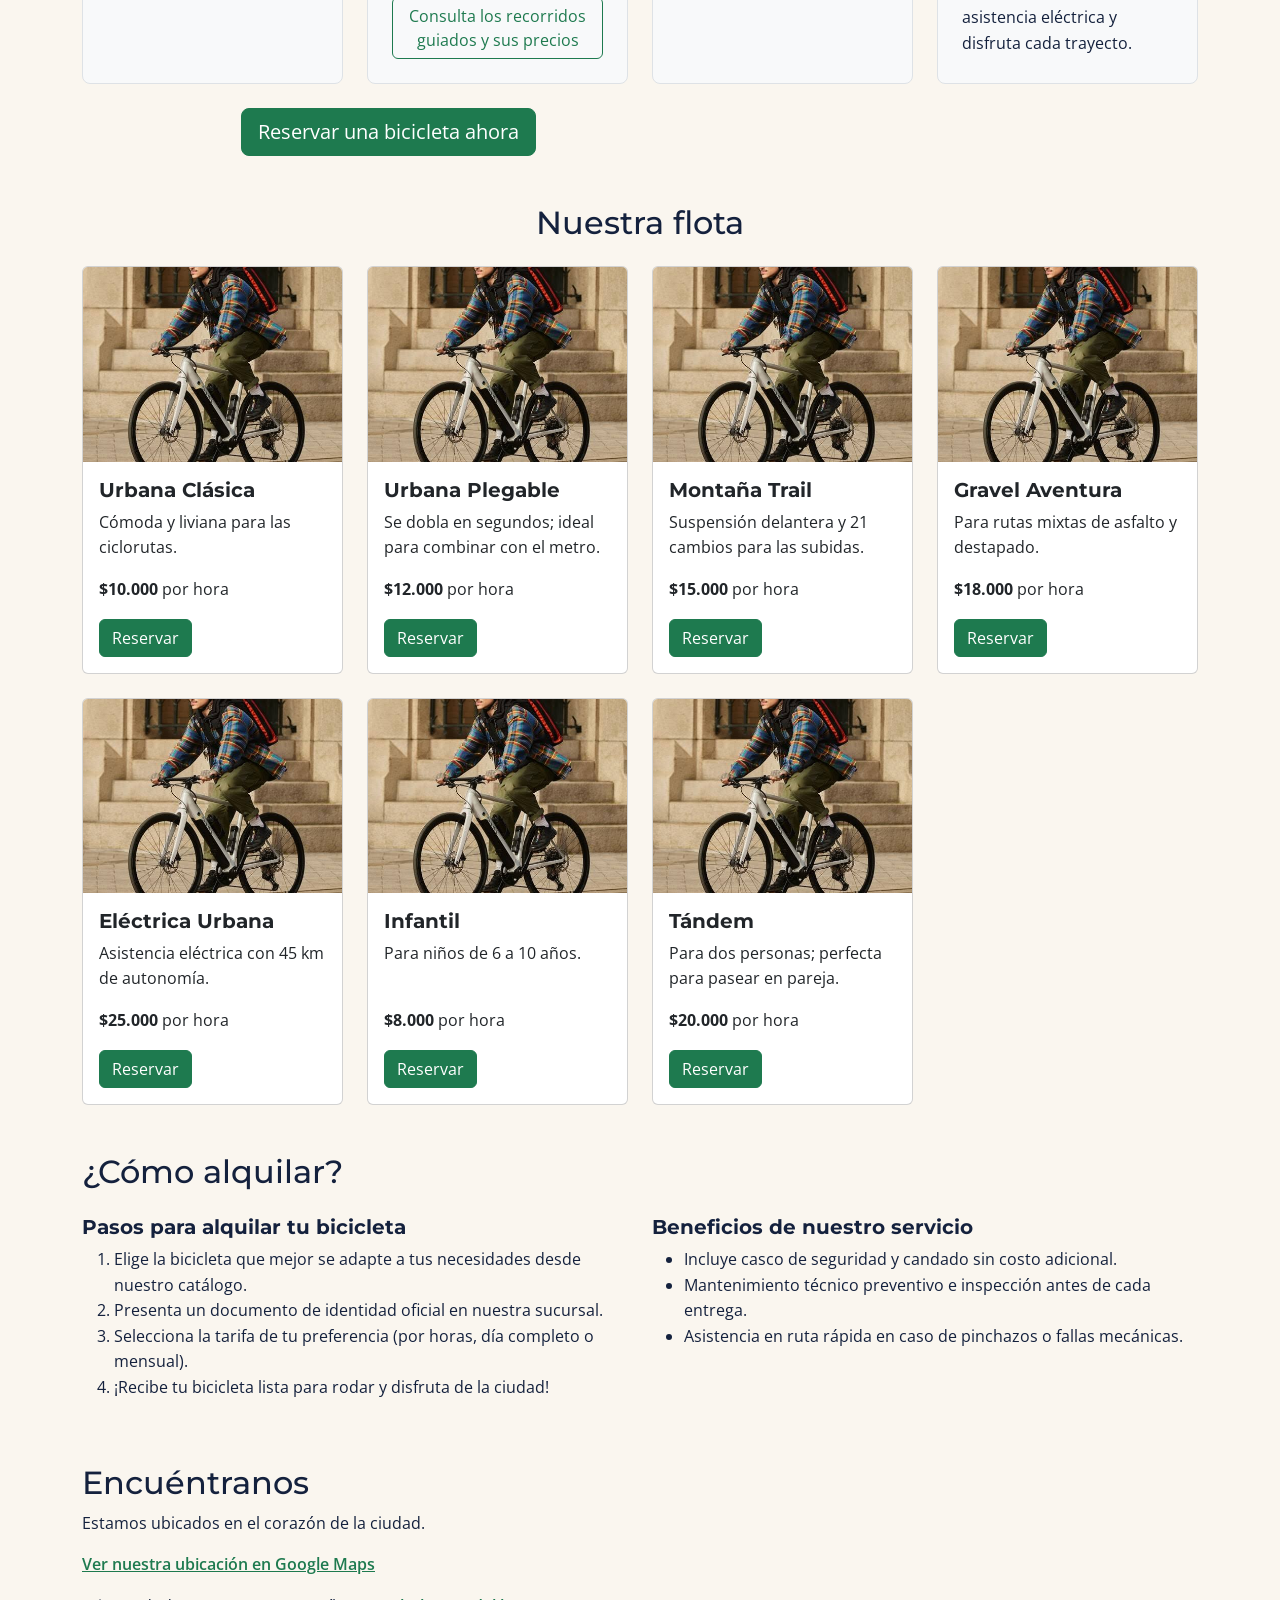
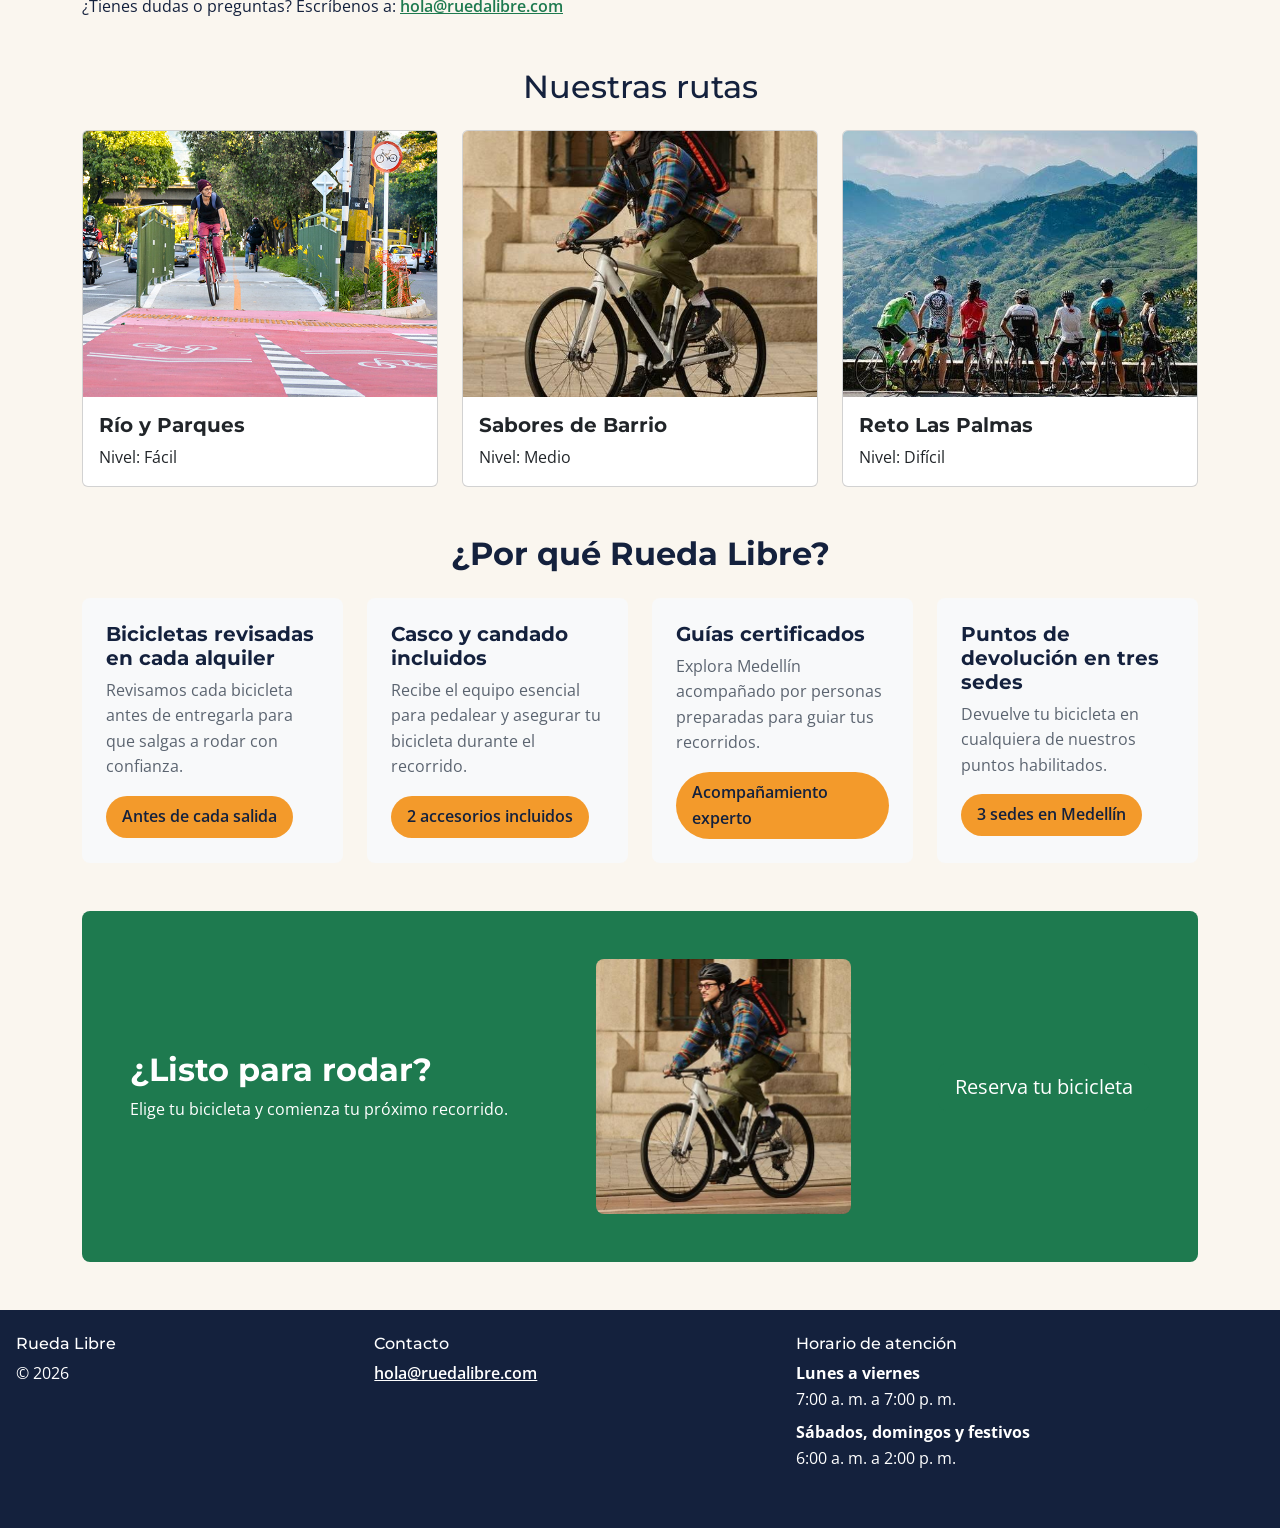
==== commit 8f7aeaaa: "mejorar navegación, portada y reservas" ====
--- a/index.html
+++ b/index.html
@@ -12,16 +12,23 @@
     <link rel="stylesheet" href="css/styles.css">
 </head>
 <body class="home-page">
-  <header class="d-flex flex-column flex-md-row align-items-center justify-content-md-between gap-2 gap-md-4 px-3 py-3">
-    <a class="site-brand d-inline-flex align-items-center flex-shrink-0" href="index.html">
-      <img class="d-block" src="img/logo.png" alt="Rueda Libre, alquiler de bicicletas en Medellín">
-    </a>
-    <nav class="site-nav" aria-label="Navegación principal">
-      <ul id="menu" class="d-flex flex-wrap align-items-center justify-content-center justify-content-md-end gap-2 list-unstyled m-0 p-0">
-        <li><a class="activo d-inline-block px-2 py-2 px-md-3" href="index.html" aria-current="page">Inicio</a></li>
-        <li><a class="d-inline-block px-2 py-2 px-md-3" href="paginas/tarifas.html">Tarifas y rutas</a></li>
-        <li><a class="d-inline-block px-2 py-2 px-md-3" href="paginas/reservas.html">Reservas</a></li>
-      </ul>
+  <header class="site-header">
+    <nav class="navbar navbar-expand-lg navbar-dark px-3 py-3" aria-label="Navegación principal">
+      <div class="container-fluid">
+        <a class="site-brand navbar-brand d-inline-flex align-items-center flex-shrink-0" href="index.html">
+          <img class="d-block" src="img/logo.png" alt="Rueda Libre, alquiler de bicicletas en Medellín">
+        </a>
+        <button class="navbar-toggler" type="button" data-bs-toggle="collapse" data-bs-target="#mainNavbar" aria-controls="mainNavbar" aria-expanded="false" aria-label="Abrir o cerrar menú de navegación">
+          <span class="navbar-toggler-icon"></span>
+        </button>
+        <div class="site-nav collapse navbar-collapse" id="mainNavbar">
+          <ul class="navbar-nav ms-auto gap-lg-2">
+            <li class="nav-item"><a class="nav-link active" href="index.html" aria-current="page">Inicio</a></li>
+            <li class="nav-item"><a class="nav-link" href="paginas/tarifas.html">Tarifas y rutas</a></li>
+            <li class="nav-item"><a class="nav-link" href="paginas/reservas.html">Reservas</a></li>
+          </ul>
+        </div>
+      </div>
     </nav>
   </header>
   <main class="container py-4 home-page">
@@ -30,12 +37,61 @@
         <div class="col-12 col-md-6">
           <h1 id="home-title" class="display-5 fw-bold">Rueda libre</h1>
           <p>En Rueda Libre te ofrecemos la mejor experiencia sobre dos ruedas. Conoce nuestras bicicletas y recorre Medellín a tu ritmo.</p>
-          <p><a class="d-inline-block rounded-3 bg-brand-green px-4 py-3 fw-semibold text-white text-decoration-none focus-ring" href="paginas/reservas.html">Reserva tu bicicleta</a></p>
+          <p><a class="btn btn-success btn-lg" href="paginas/reservas.html">Reserva tu bicicleta</a></p>
           <p class="mb-0"><a href="#encuentranos">Visítanos en Medellín</a></p>
         </div>
         <div class="col-12 col-md-6">
           <img class="img-fluid d-block rounded-3" src="img/portada.jpg" alt="Grupo de ciclistas junto a sus bicicletas frente a un paisaje montañoso">
         </div>
+      </div>
+    </section>
+
+    <section class="mb-5" id="promociones" aria-labelledby="promociones-titulo">
+      <h2 id="promociones-titulo" class="mb-4 text-center">Promociones del mes</h2>
+      <div id="promocionesCarousel" class="carousel slide" data-bs-ride="carousel" data-bs-interval="5000">
+        <div class="carousel-inner overflow-hidden rounded-3">
+          <div class="carousel-item active">
+            <div class="ratio ratio-16x9">
+              <img class="d-block w-100 object-fit-cover" src="img/bicicleta-urbana.jpg" alt="Persona en bicicleta urbana blanca con casco y mochila">
+            </div>
+            <div class="carousel-caption d-block">
+              <div class="d-inline-block rounded-3 bg-dark bg-opacity-75 p-2 p-md-3">
+                <h3 class="h5 text-white mb-1">Martes 2x1 en bicicletas urbanas</h3>
+                <p class="mb-0">Ven con alguien y rueden juntos pagando una sola bicicleta.</p>
+              </div>
+            </div>
+          </div>
+          <div class="carousel-item">
+            <div class="ratio ratio-16x9">
+              <img class="d-block w-100 object-fit-cover" src="img/portada.jpg" alt="Grupo de ciclistas junto a sus bicicletas frente a un paisaje montañoso">
+            </div>
+            <div class="carousel-caption d-block">
+              <div class="d-inline-block rounded-3 bg-dark bg-opacity-75 p-2 p-md-3">
+                <h3 class="h5 text-white mb-1">20 % de descuento en eléctricas de lunes a jueves</h3>
+                <p class="mb-0">Aprovecha el descuento entre semana y recorre la ciudad.</p>
+              </div>
+            </div>
+          </div>
+          <div class="carousel-item">
+            <div class="ratio ratio-16x9">
+              <img class="d-block w-100 object-fit-cover" src="img/ruta-ciclovia.jpg" alt="Ruta ciclista pavimentada rodeada de árboles y áreas verdes">
+            </div>
+            <div class="carousel-caption d-block">
+              <div class="d-inline-block rounded-3 bg-dark bg-opacity-75 p-2 p-md-3">
+                <h3 class="h5 text-white mb-1">Si cumples años, el recorrido guiado es gratis</h3>
+                <p class="mb-0">Celebra tu día recorriendo Medellín con nuestro equipo.</p>
+              </div>
+            </div>
+          </div>
+        </div>
+        <button class="carousel-control-prev" type="button" data-bs-target="#promocionesCarousel" data-bs-slide="prev" aria-label="Mostrar promoción anterior">
+          <span class="carousel-control-prev-icon" aria-hidden="true"></span>
+          <span class="visually-hidden">Promoción anterior</span>
+        </button>
+        <button class="carousel-control-next" type="button" data-bs-target="#promocionesCarousel" data-bs-slide="next" aria-label="Mostrar promoción siguiente">
+          <span class="carousel-control-next-icon" aria-hidden="true"></span>
+          <span class="visually-hidden">Promoción siguiente</span>
+        </button>
       </div>
     </section>
 
@@ -52,7 +108,7 @@
           <div class="h-100 rounded-3 border bg-light p-4">
             <h3 class="h5 fw-bold">Tours guiados en bicicleta</h3>
             <p>Párrafo explicando las rutas guiadas...</p>
-            <a href="paginas/tarifas.html#recorridos-guiados">Consulta los recorridos guiados y sus precios</a>
+            <a class="btn btn-outline-success" href="paginas/tarifas.html#recorridos-guiados">Consulta los recorridos guiados y sus precios</a>
           </div>
         </article>
         <article class="col-12 col-sm-6 col-lg-3">
@@ -69,73 +125,101 @@
           </div>
         </article>
       </div>
-      <p class="mt-4 text-center"><a class="d-inline-block rounded-3 bg-brand-green px-4 py-3 fw-semibold text-white text-decoration-none focus-ring" href="paginas/reservas.html">Reservar una bicicleta ahora</a></p>
+      <p class="mt-4 text-center"><a class="btn btn-success btn-lg" href="paginas/reservas.html">Reservar una bicicleta ahora</a></p>
     </section>
 
     <section class="mb-5" id="flota" aria-labelledby="flota-titulo">
       <h2 id="flota-titulo" class="mb-4 text-center">Nuestra flota</h2>
       <div class="row g-4">
-        <article class="col-12 col-sm-6 col-lg-4 col-xl-3">
-          <div class="h-100 d-flex flex-column rounded-3 border bg-light p-3">
-            <img class="img-fluid d-block rounded-3" src="img/bicicleta-urbana.jpg" alt="Ciclista montando una bicicleta blanca">
-            <h3 class="h5 mt-3 fw-bold">Urbana Clásica</h3>
-            <p>Cómoda y liviana para las ciclorutas.</p>
-            <p class="mt-auto"><strong>$10.000</strong> por hora</p>
-            <a class="align-self-start rounded-3 bg-brand-green px-3 py-2 fw-semibold text-white text-decoration-none focus-ring" href="paginas/reservas.html" aria-label="Reservar bicicleta Urbana Clásica">Reservar</a>
-          </div>
-        </article>
-        <article class="col-12 col-sm-6 col-lg-4 col-xl-3">
-          <div class="h-100 d-flex flex-column rounded-3 border bg-light p-3">
-            <img class="img-fluid d-block rounded-3" src="img/bicicleta-urbana.jpg" alt="Ciclista montando una bicicleta blanca">
-            <h3 class="h5 mt-3 fw-bold">Urbana Plegable</h3>
-            <p>Se dobla en segundos; ideal para combinar con el metro.</p>
-            <p class="mt-auto"><strong>$12.000</strong> por hora</p>
-            <a class="align-self-start rounded-3 bg-brand-green px-3 py-2 fw-semibold text-white text-decoration-none focus-ring" href="paginas/reservas.html" aria-label="Reservar bicicleta Urbana Plegable">Reservar</a>
-          </div>
-        </article>
-        <article class="col-12 col-sm-6 col-lg-4 col-xl-3">
-          <div class="h-100 d-flex flex-column rounded-3 border bg-light p-3">
-            <img class="img-fluid d-block rounded-3" src="img/bicicleta-urbana.jpg" alt="Ciclista montando una bicicleta blanca">
-            <h3 class="h5 mt-3 fw-bold">Montaña Trail</h3>
-            <p>Suspensión delantera y 21 cambios para las subidas.</p>
-            <p class="mt-auto"><strong>$15.000</strong> por hora</p>
-            <a class="align-self-start rounded-3 bg-brand-green px-3 py-2 fw-semibold text-white text-decoration-none focus-ring" href="paginas/reservas.html" aria-label="Reservar bicicleta Montaña Trail">Reservar</a>
-          </div>
-        </article>
-        <article class="col-12 col-sm-6 col-lg-4 col-xl-3">
-          <div class="h-100 d-flex flex-column rounded-3 border bg-light p-3">
-            <img class="img-fluid d-block rounded-3" src="img/bicicleta-urbana.jpg" alt="Ciclista montando una bicicleta blanca">
-            <h3 class="h5 mt-3 fw-bold">Gravel Aventura</h3>
-            <p>Para rutas mixtas de asfalto y destapado.</p>
-            <p class="mt-auto"><strong>$18.000</strong> por hora</p>
-            <a class="align-self-start rounded-3 bg-brand-green px-3 py-2 fw-semibold text-white text-decoration-none focus-ring" href="paginas/reservas.html" aria-label="Reservar bicicleta Gravel Aventura">Reservar</a>
-          </div>
-        </article>
-        <article class="col-12 col-sm-6 col-lg-4 col-xl-3">
-          <div class="h-100 d-flex flex-column rounded-3 border bg-light p-3">
-            <img class="img-fluid d-block rounded-3" src="img/bicicleta-urbana.jpg" alt="Ciclista montando una bicicleta blanca">
-            <h3 class="h5 mt-3 fw-bold">Eléctrica Urbana</h3>
-            <p>Asistencia eléctrica con 45 km de autonomía.</p>
-            <p class="mt-auto"><strong>$25.000</strong> por hora</p>
-            <a class="align-self-start rounded-3 bg-brand-green px-3 py-2 fw-semibold text-white text-decoration-none focus-ring" href="paginas/reservas.html" aria-label="Reservar bicicleta Eléctrica Urbana">Reservar</a>
-          </div>
-        </article>
-        <article class="col-12 col-sm-6 col-lg-4 col-xl-3">
-          <div class="h-100 d-flex flex-column rounded-3 border bg-light p-3">
-            <img class="img-fluid d-block rounded-3" src="img/bicicleta-urbana.jpg" alt="Ciclista montando una bicicleta blanca">
-            <h3 class="h5 mt-3 fw-bold">Infantil</h3>
-            <p>Para niños de 6 a 10 años.</p>
-            <p class="mt-auto"><strong>$8.000</strong> por hora</p>
-            <a class="align-self-start rounded-3 bg-brand-green px-3 py-2 fw-semibold text-white text-decoration-none focus-ring" href="paginas/reservas.html" aria-label="Reservar bicicleta Infantil">Reservar</a>
-          </div>
-        </article>
-        <article class="col-12 col-sm-6 col-lg-4 col-xl-3">
-          <div class="h-100 d-flex flex-column rounded-3 border bg-light p-3">
-            <img class="img-fluid d-block rounded-3" src="img/bicicleta-urbana.jpg" alt="Ciclista montando una bicicleta blanca">
-            <h3 class="h5 mt-3 fw-bold">Tándem</h3>
-            <p>Para dos personas; perfecta para pasear en pareja.</p>
-            <p class="mt-auto"><strong>$20.000</strong> por hora</p>
-            <a class="align-self-start rounded-3 bg-brand-green px-3 py-2 fw-semibold text-white text-decoration-none focus-ring" href="paginas/reservas.html" aria-label="Reservar bicicleta Tándem">Reservar</a>
+        <article class="col-12 col-sm-6 col-lg-4 col-xl-3 d-flex">
+          <div class="card h-100 w-100">
+            <div class="ratio ratio-4x3">
+              <img class="card-img-top object-fit-cover" src="img/bicicleta-urbana.jpg" alt="Ciclista montando una bicicleta blanca">
+            </div>
+            <div class="card-body d-flex flex-column">
+              <h3 class="card-title h5 fw-bold">Urbana Clásica</h3>
+              <p class="card-text">Cómoda y liviana para las ciclorutas.</p>
+              <p class="card-text mt-auto"><strong>$10.000</strong> por hora</p>
+              <a class="btn btn-success align-self-start" href="paginas/reservas.html" aria-label="Reservar bicicleta Urbana Clásica">Reservar</a>
+            </div>
+          </div>
+        </article>
+        <article class="col-12 col-sm-6 col-lg-4 col-xl-3 d-flex">
+          <div class="card h-100 w-100">
+            <div class="ratio ratio-4x3">
+              <img class="card-img-top object-fit-cover" src="img/bicicleta-urbana.jpg" alt="Ciclista montando una bicicleta blanca">
+            </div>
+            <div class="card-body d-flex flex-column">
+              <h3 class="card-title h5 fw-bold">Urbana Plegable</h3>
+              <p class="card-text">Se dobla en segundos; ideal para combinar con el metro.</p>
+              <p class="card-text mt-auto"><strong>$12.000</strong> por hora</p>
+              <a class="btn btn-success align-self-start" href="paginas/reservas.html" aria-label="Reservar bicicleta Urbana Plegable">Reservar</a>
+            </div>
+          </div>
+        </article>
+        <article class="col-12 col-sm-6 col-lg-4 col-xl-3 d-flex">
+          <div class="card h-100 w-100">
+            <div class="ratio ratio-4x3">
+              <img class="card-img-top object-fit-cover" src="img/bicicleta-urbana.jpg" alt="Ciclista montando una bicicleta blanca">
+            </div>
+            <div class="card-body d-flex flex-column">
+              <h3 class="card-title h5 fw-bold">Montaña Trail</h3>
+              <p class="card-text">Suspensión delantera y 21 cambios para las subidas.</p>
+              <p class="card-text mt-auto"><strong>$15.000</strong> por hora</p>
+              <a class="btn btn-success align-self-start" href="paginas/reservas.html" aria-label="Reservar bicicleta Montaña Trail">Reservar</a>
+            </div>
+          </div>
+        </article>
+        <article class="col-12 col-sm-6 col-lg-4 col-xl-3 d-flex">
+          <div class="card h-100 w-100">
+            <div class="ratio ratio-4x3">
+              <img class="card-img-top object-fit-cover" src="img/bicicleta-urbana.jpg" alt="Ciclista montando una bicicleta blanca">
+            </div>
+            <div class="card-body d-flex flex-column">
+              <h3 class="card-title h5 fw-bold">Gravel Aventura</h3>
+              <p class="card-text">Para rutas mixtas de asfalto y destapado.</p>
+              <p class="card-text mt-auto"><strong>$18.000</strong> por hora</p>
+              <a class="btn btn-success align-self-start" href="paginas/reservas.html" aria-label="Reservar bicicleta Gravel Aventura">Reservar</a>
+            </div>
+          </div>
+        </article>
+        <article class="col-12 col-sm-6 col-lg-4 col-xl-3 d-flex">
+          <div class="card h-100 w-100">
+            <div class="ratio ratio-4x3">
+              <img class="card-img-top object-fit-cover" src="img/bicicleta-urbana.jpg" alt="Ciclista montando una bicicleta blanca">
+            </div>
+            <div class="card-body d-flex flex-column">
+              <h3 class="card-title h5 fw-bold">Eléctrica Urbana</h3>
+              <p class="card-text">Asistencia eléctrica con 45 km de autonomía.</p>
+              <p class="card-text mt-auto"><strong>$25.000</strong> por hora</p>
+              <a class="btn btn-success align-self-start" href="paginas/reservas.html" aria-label="Reservar bicicleta Eléctrica Urbana">Reservar</a>
+            </div>
+          </div>
+        </article>
+        <article class="col-12 col-sm-6 col-lg-4 col-xl-3 d-flex">
+          <div class="card h-100 w-100">
+            <div class="ratio ratio-4x3">
+              <img class="card-img-top object-fit-cover" src="img/bicicleta-urbana.jpg" alt="Ciclista montando una bicicleta blanca">
+            </div>
+            <div class="card-body d-flex flex-column">
+              <h3 class="card-title h5 fw-bold">Infantil</h3>
+              <p class="card-text">Para niños de 6 a 10 años.</p>
+              <p class="card-text mt-auto"><strong>$8.000</strong> por hora</p>
+              <a class="btn btn-success align-self-start" href="paginas/reservas.html" aria-label="Reservar bicicleta Infantil">Reservar</a>
+            </div>
+          </div>
+        </article>
+        <article class="col-12 col-sm-6 col-lg-4 col-xl-3 d-flex">
+          <div class="card h-100 w-100">
+            <div class="ratio ratio-4x3">
+              <img class="card-img-top object-fit-cover" src="img/bicicleta-urbana.jpg" alt="Ciclista montando una bicicleta blanca">
+            </div>
+            <div class="card-body d-flex flex-column">
+              <h3 class="card-title h5 fw-bold">Tándem</h3>
+              <p class="card-text">Para dos personas; perfecta para pasear en pareja.</p>
+              <p class="card-text mt-auto"><strong>$20.000</strong> por hora</p>
+              <a class="btn btn-success align-self-start" href="paginas/reservas.html" aria-label="Reservar bicicleta Tándem">Reservar</a>
+            </div>
           </div>
         </article>
       </div>
@@ -174,33 +258,39 @@
     <section class="mb-5" id="galeria" aria-labelledby="rutas-title">
       <h2 id="rutas-title" class="mb-4 text-center">Nuestras rutas</h2>
       <div class="row g-4">
-        <figure class="col-12 col-md-4 mb-0">
-          <div class="h-100 overflow-hidden rounded-3 border bg-light">
-            <img class="img-fluid d-block w-100" src="img/ruta-ciclovia.jpg" alt="Ruta ciclista pavimentada rodeada de árboles y áreas verdes en la avenida las Vegas" width="800">
-            <figcaption class="p-3">
-              <h3 class="h5 fw-bold">Río y Parques</h3>
-              <p class="mb-0">Nivel: Fácil</p>
-            </figcaption>
-          </div>
-        </figure>
-        <figure class="col-12 col-md-4 mb-0">
-          <div class="h-100 overflow-hidden rounded-3 border bg-light">
-            <img class="img-fluid d-block w-100" src="img/bicicleta-urbana.jpg" alt="Persona en bicicleta urbana blanca con casco y mochila" width="400">
-            <figcaption class="p-3">
-              <h3 class="h5 fw-bold">Sabores de Barrio</h3>
-              <p class="mb-0">Nivel: Medio</p>
-            </figcaption>
-          </div>
-        </figure>
-        <figure class="col-12 col-md-4 mb-0">
-          <div class="h-100 overflow-hidden rounded-3 border bg-light">
-            <img class="img-fluid d-block w-100" src="img/portada.jpg" alt="Grupo de ciclistas junto a sus bicicletas frente a un paisaje montañoso" width="400">
-            <figcaption class="p-3">
-              <h3 class="h5 fw-bold">Reto Las Palmas</h3>
-              <p class="mb-0">Nivel: Difícil</p>
-            </figcaption>
-          </div>
-        </figure>
+        <article class="col-12 col-md-4 d-flex">
+          <div class="card h-100 w-100">
+            <div class="ratio ratio-4x3">
+              <img class="card-img-top object-fit-cover" src="img/ruta-ciclovia.jpg" alt="Ruta ciclista pavimentada rodeada de árboles y áreas verdes en la avenida Las Vegas" width="800">
+            </div>
+            <div class="card-body">
+              <h3 class="card-title h5 fw-bold">Río y Parques</h3>
+              <p class="card-text mb-0">Nivel: Fácil</p>
+            </div>
+          </div>
+        </article>
+        <article class="col-12 col-md-4 d-flex">
+          <div class="card h-100 w-100">
+            <div class="ratio ratio-4x3">
+              <img class="card-img-top object-fit-cover" src="img/bicicleta-urbana.jpg" alt="Persona en bicicleta urbana blanca con casco y mochila" width="400">
+            </div>
+            <div class="card-body">
+              <h3 class="card-title h5 fw-bold">Sabores de Barrio</h3>
+              <p class="card-text mb-0">Nivel: Medio</p>
+            </div>
+          </div>
+        </article>
+        <article class="col-12 col-md-4 d-flex">
+          <div class="card h-100 w-100">
+            <div class="ratio ratio-4x3">
+              <img class="card-img-top object-fit-cover" src="img/portada.jpg" alt="Grupo de ciclistas junto a sus bicicletas frente a un paisaje montañoso" width="400">
+            </div>
+            <div class="card-body">
+              <h3 class="card-title h5 fw-bold">Reto Las Palmas</h3>
+              <p class="card-text mb-0">Nivel: Difícil</p>
+            </div>
+          </div>
+        </article>
       </div>
     </section>
 
@@ -247,7 +337,7 @@
           <p class="mb-0">Elige tu bicicleta y comienza tu próximo recorrido.</p>
         </div>
         <img class="d-none d-md-block w-25 rounded-3" src="img/bicicleta-urbana.jpg" alt="">
-        <a class="d-inline-block rounded-3 bg-brand-orange px-4 py-3 fw-bold text-brand-navy text-decoration-none focus-ring" href="paginas/reservas.html">Reserva tu bicicleta</a>
+        <a class="btn btn-success btn-lg" href="paginas/reservas.html">Reserva tu bicicleta</a>
       </div>
     </section>
   </main>
@@ -270,7 +360,7 @@
       </dl>
     </div>
   </footer>
-  <a class="whatsapp-link position-fixed bottom-0 end-0 m-3 px-3 py-2" href="https://wa.me/573000000000" target="_blank" rel="noopener noreferrer" aria-label="Escríbenos por WhatsApp (se abre en otra pestaña)">WhatsApp</a>
+  <a class="whatsapp-link btn btn-success position-fixed bottom-0 end-0 m-3" href="https://wa.me/573000000000" target="_blank" rel="noopener noreferrer" aria-label="Escríbenos por WhatsApp (se abre en otra pestaña)">WhatsApp</a>
   <script src="https://cdn.jsdelivr.net/npm/bootstrap@5.3.3/dist/js/bootstrap.bundle.min.js" integrity="sha384-YvpcrYf0tY3lHB60NNkmXc5s9fDVZLESaAA55NDzOxhy9GkcIdslK1eN7N6jIeHz" crossorigin="anonymous"></script>
 </body>
 </html>
--- a/css/styles.css
+++ b/css/styles.css
@@ -45,11 +45,15 @@
 }
 
 
-body > header {
+.site-header {
     background-color: var(--color-azul-noche);
     border-bottom: 0.25rem solid var(--color-verde-ruta);
     box-shadow: 0 0.25rem 1rem rgb(20 33 61 / 16%);
     color: #FFFFFF;
+}
+
+.site-header .navbar {
+    background-color: transparent;
 }
 
 .site-brand img {
@@ -64,7 +68,7 @@
     outline-offset: 4px;
 }
 
-.site-nav #menu a {
+.site-nav .nav-link {
     border-radius: 999px;
     color: #FFFFFF;
     font-weight: 600;
@@ -72,26 +76,26 @@
     transition: background-color 160ms ease, color 160ms ease;
 }
 
-.site-nav #menu a:hover {
+.site-nav .nav-link:hover {
     background-color: rgb(255 255 255 / 12%);
     color: #FFFFFF;
     text-decoration: underline;
     text-underline-offset: 0.2em;
 }
 
-.site-nav #menu a:focus-visible {
+.site-nav .nav-link:focus-visible {
     outline: 3px solid var(--color-naranja-pedal);
     outline-offset: 4px;
 }
 
-.site-nav #menu a.activo,
-.site-nav #menu a[aria-current="page"] {
+.site-nav .nav-link.active,
+.site-nav .nav-link[aria-current="page"] {
     background-color: var(--color-naranja-pedal);
     color: var(--color-azul-noche);
 }
 
-.site-nav #menu a.activo:hover,
-.site-nav #menu a[aria-current="page"]:hover {
+.site-nav .nav-link.active:hover,
+.site-nav .nav-link[aria-current="page"]:hover {
     background-color: #FFFFFF;
     color: var(--color-azul-noche);
 }
@@ -113,6 +117,24 @@
 button {
     cursor: pointer;
     font-weight: 600;
+}
+
+.btn-success {
+    --bs-btn-bg: var(--color-verde-ruta);
+    --bs-btn-border-color: var(--color-verde-ruta);
+    --bs-btn-hover-bg: var(--color-azul-noche);
+    --bs-btn-hover-border-color: var(--color-azul-noche);
+    --bs-btn-active-bg: var(--color-azul-noche);
+    --bs-btn-active-border-color: var(--color-azul-noche);
+}
+
+.btn-outline-success {
+    --bs-btn-color: var(--color-verde-ruta);
+    --bs-btn-border-color: var(--color-verde-ruta);
+    --bs-btn-hover-bg: var(--color-verde-ruta);
+    --bs-btn-hover-border-color: var(--color-verde-ruta);
+    --bs-btn-active-bg: var(--color-verde-ruta);
+    --bs-btn-active-border-color: var(--color-verde-ruta);
 }
 
 a:focus-visible,
@@ -140,7 +162,6 @@
     color: #FFFFFF !important;
 }
 
-figcaption,
 small {
     color: var(--color-gris-asfalto);
 }
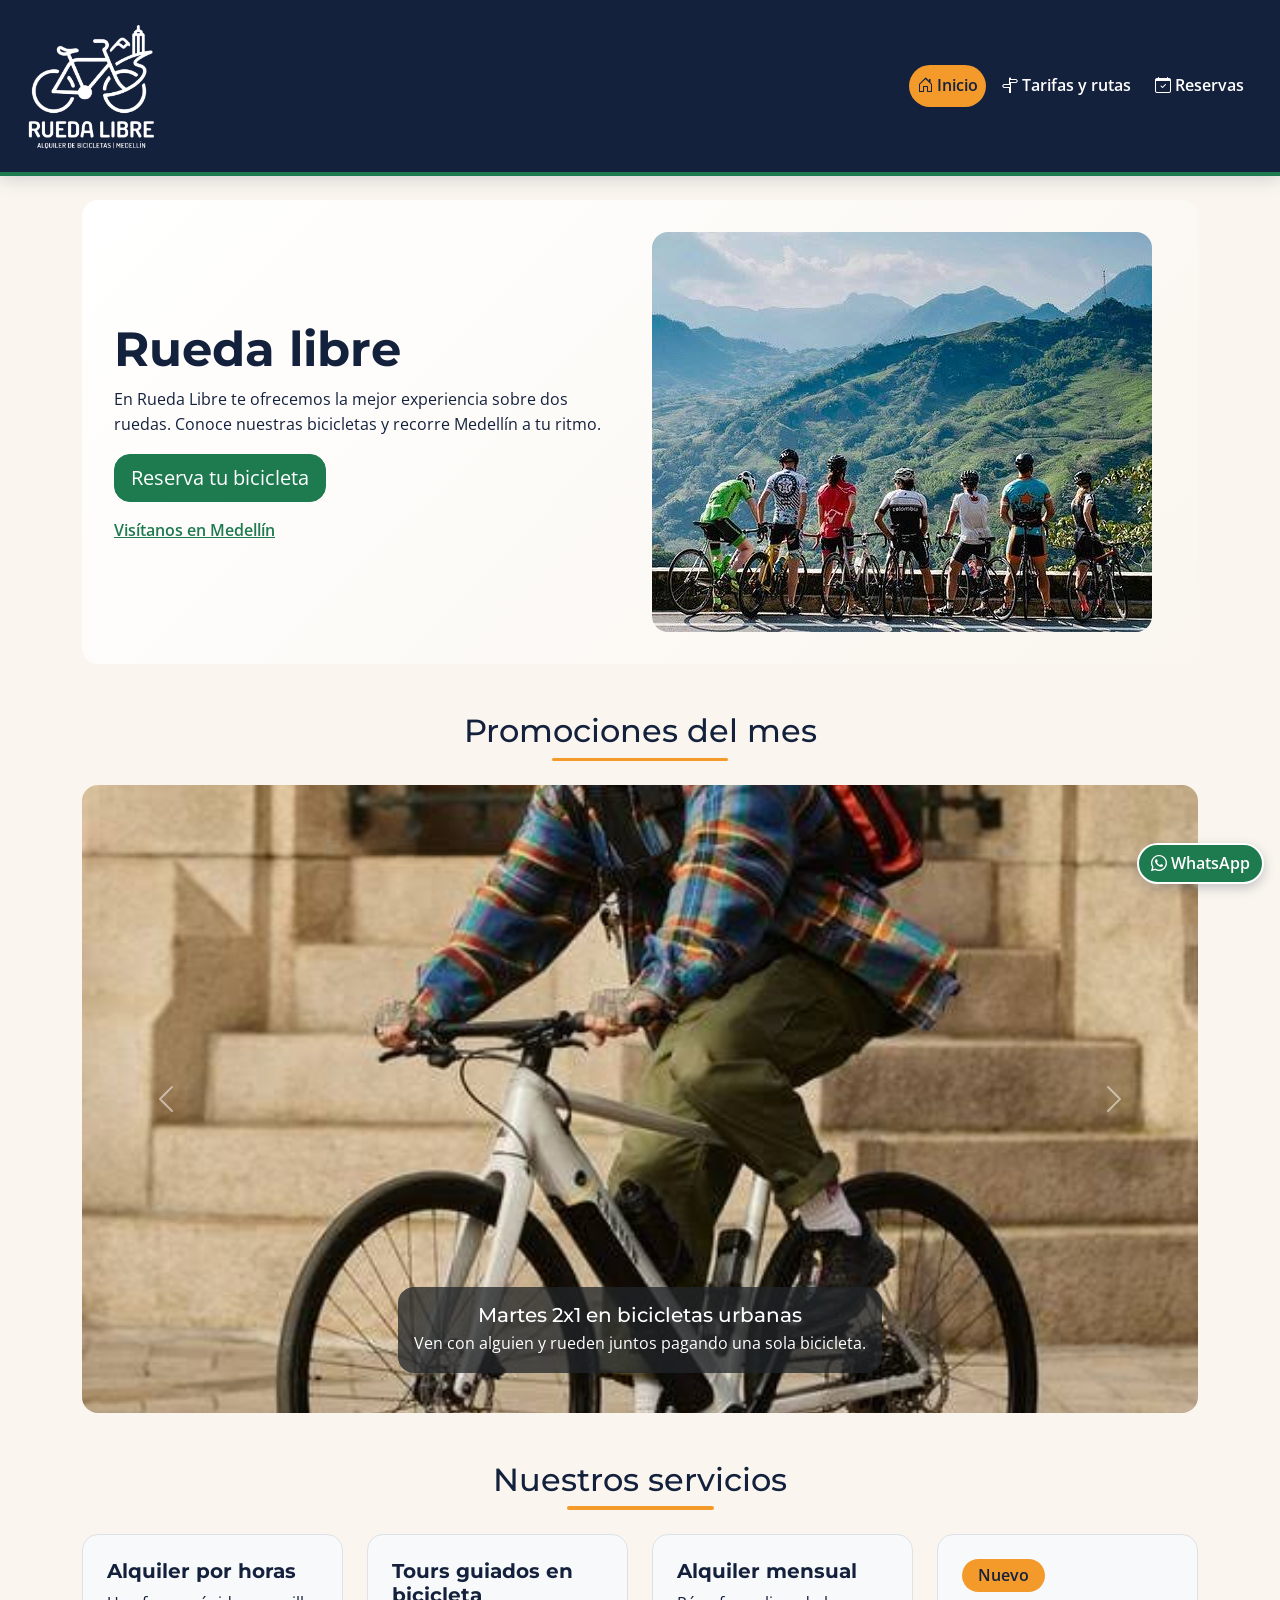
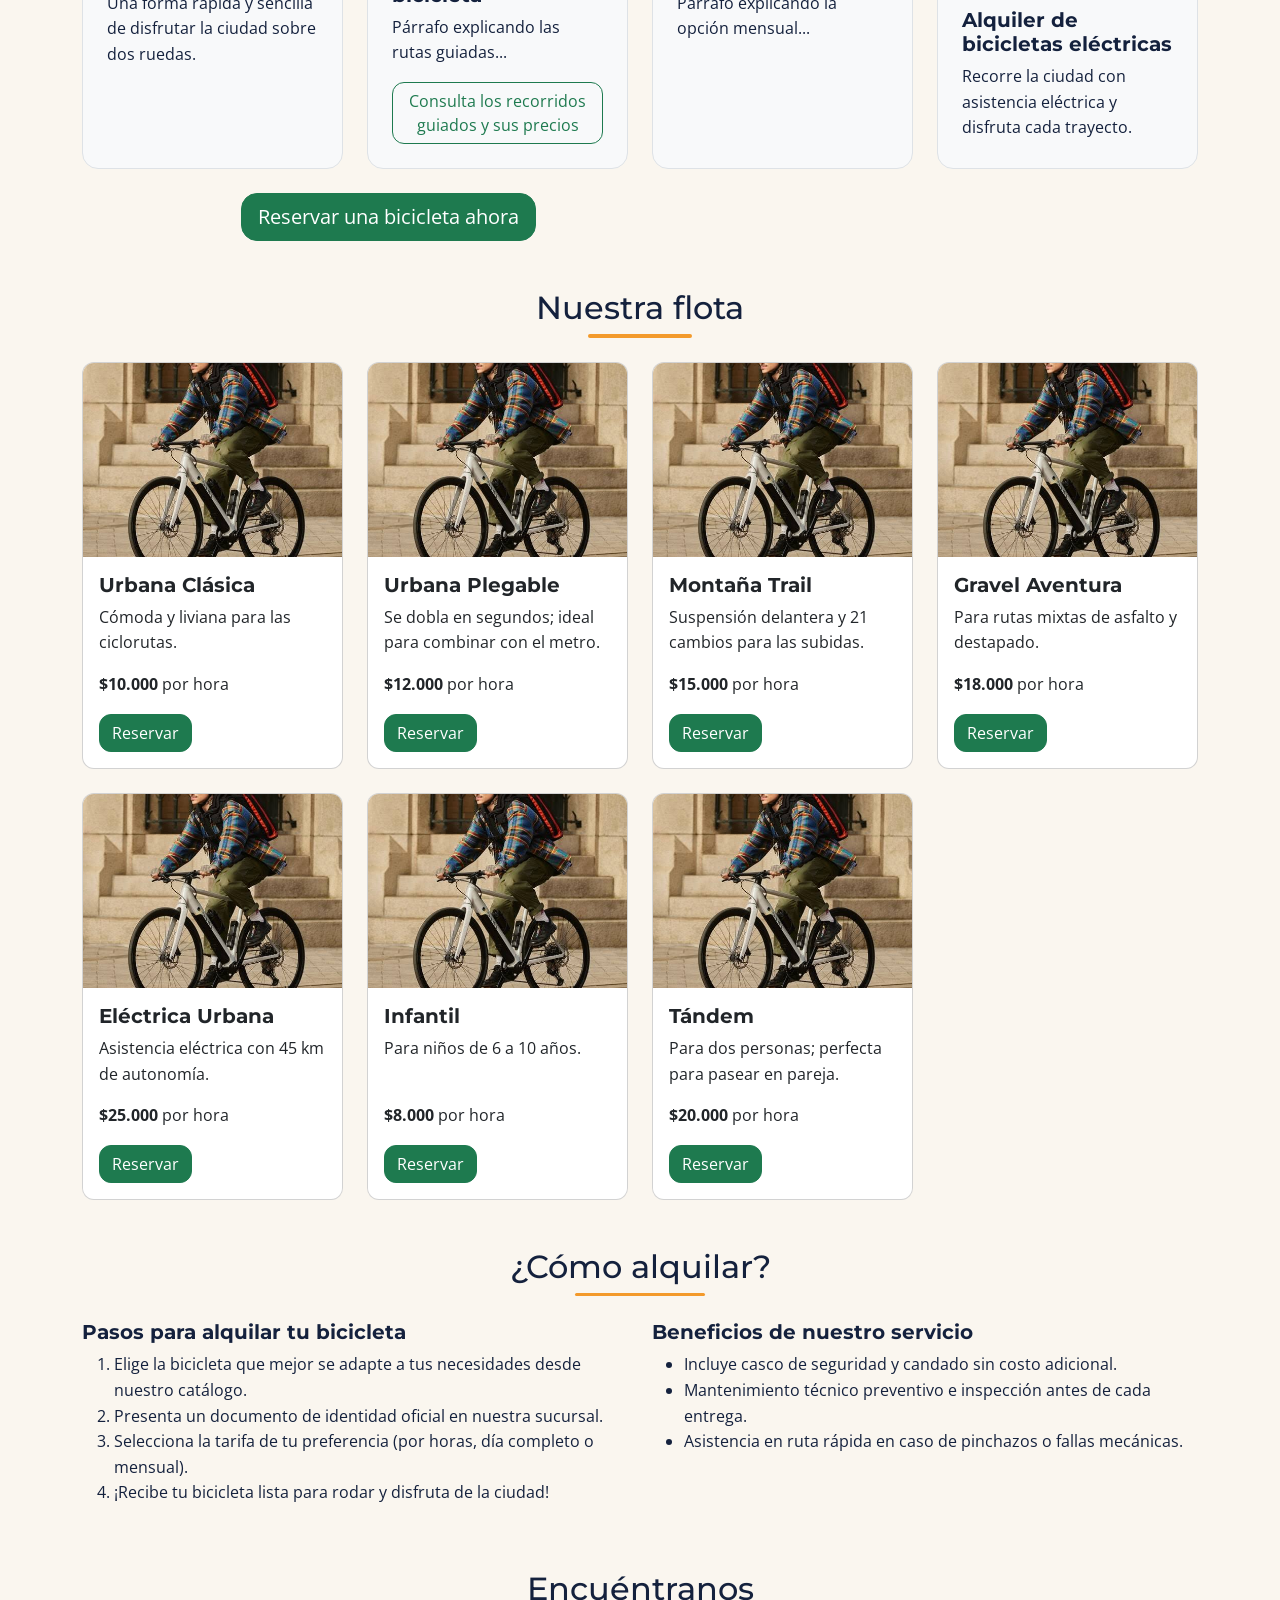
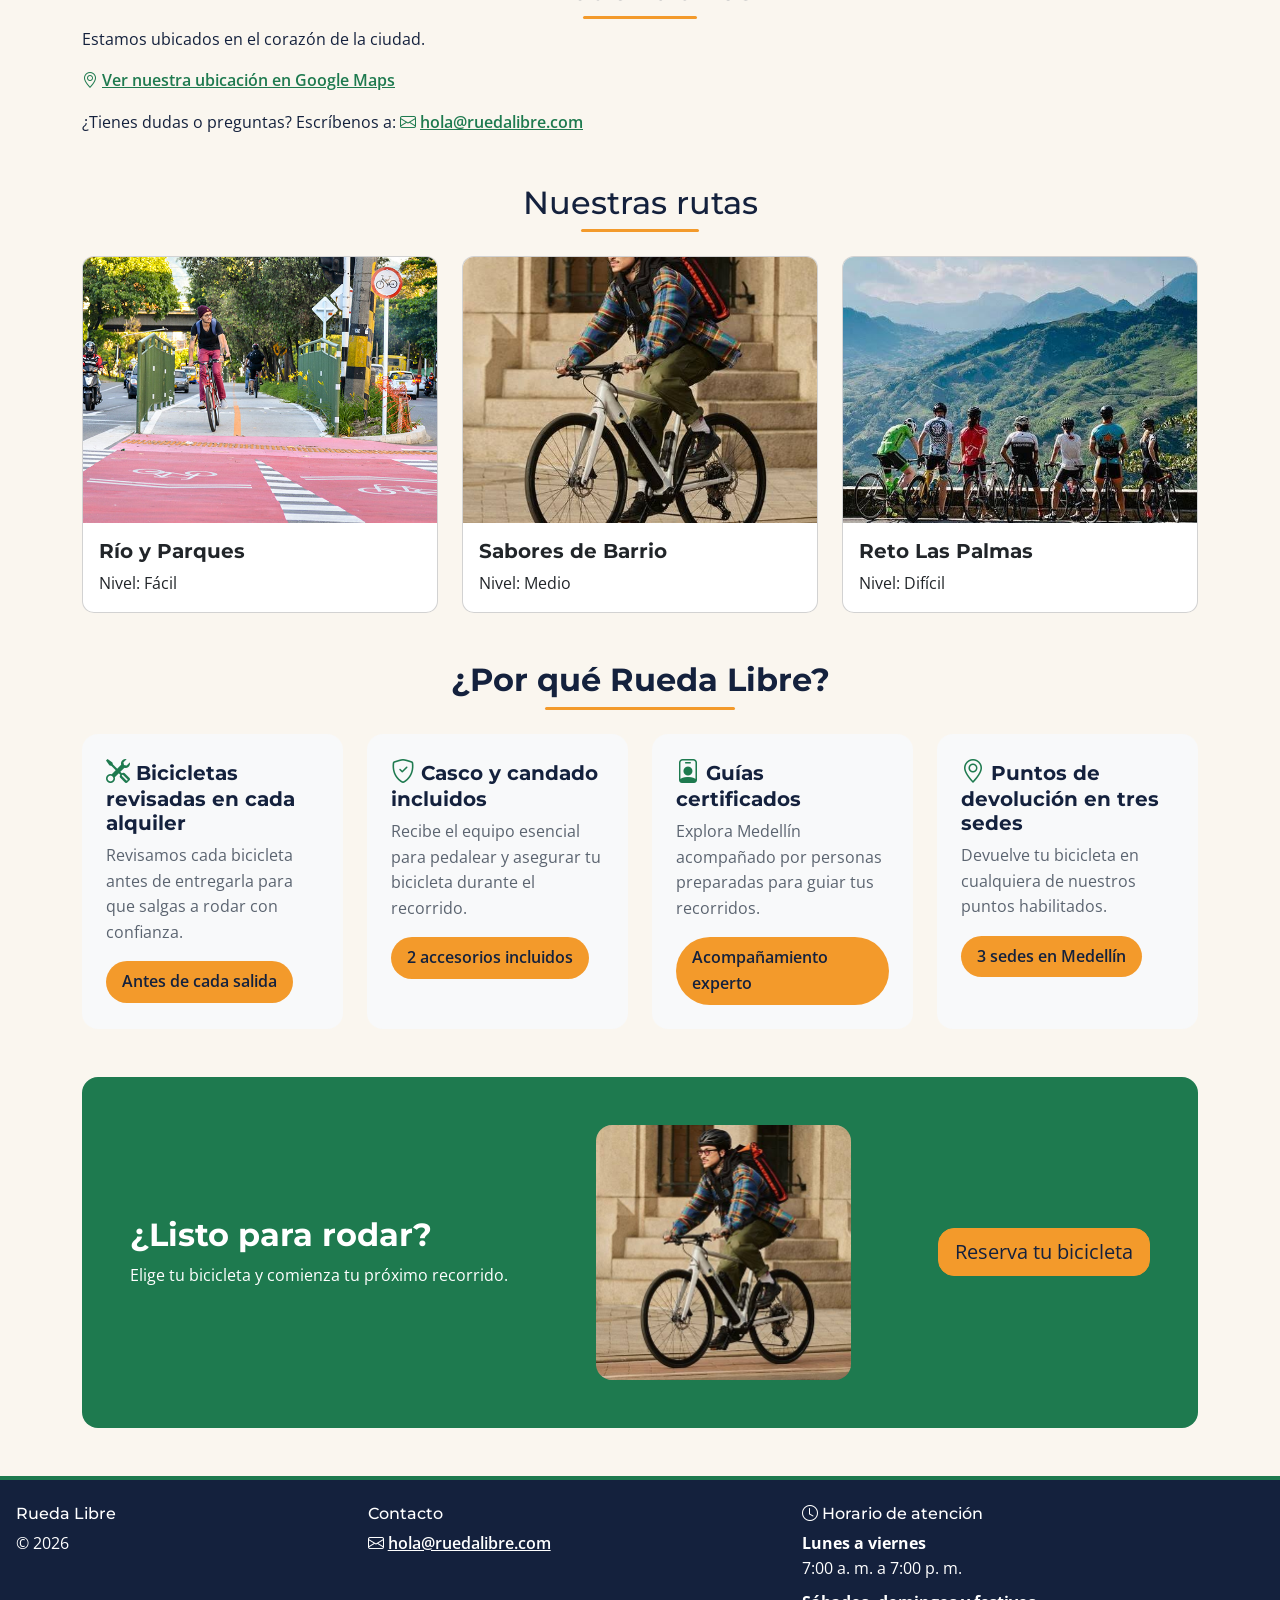
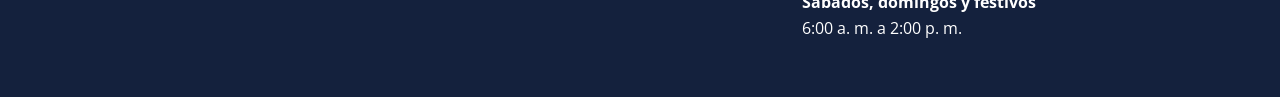
==== commit e47e3c6c: "feat: personaliza identidad visual v2.0 Configura variables de marca para Bootstrap, agrega estilos " ====
--- a/index.html
+++ b/index.html
@@ -9,6 +9,7 @@
     <link rel="preconnect" href="https://fonts.gstatic.com" crossorigin>
     <link href="https://fonts.googleapis.com/css2?family=Montserrat:wght@700&family=Open+Sans:wght@400;600&display=swap" rel="stylesheet">
     <link href="https://cdn.jsdelivr.net/npm/bootstrap@5.3.3/dist/css/bootstrap.min.css" rel="stylesheet" integrity="sha384-QWTKZyjpPEjISv5WaRU9OFeRpok6YctnYmDr5pNlyT2bRjXh0JMhjY6hW+ALEwIH" crossorigin="anonymous">
+    <link href="https://cdn.jsdelivr.net/npm/bootstrap-icons@1.11.3/font/bootstrap-icons.min.css" rel="stylesheet">
     <link rel="stylesheet" href="css/styles.css">
 </head>
 <body class="home-page">
@@ -23,21 +24,21 @@
         </button>
         <div class="site-nav collapse navbar-collapse" id="mainNavbar">
           <ul class="navbar-nav ms-auto gap-lg-2">
-            <li class="nav-item"><a class="nav-link active" href="index.html" aria-current="page">Inicio</a></li>
-            <li class="nav-item"><a class="nav-link" href="paginas/tarifas.html">Tarifas y rutas</a></li>
-            <li class="nav-item"><a class="nav-link" href="paginas/reservas.html">Reservas</a></li>
+            <li class="nav-item"><a class="nav-link active" href="index.html" aria-current="page"><i class="bi bi-house-door me-1" aria-hidden="true"></i>Inicio</a></li>
+            <li class="nav-item"><a class="nav-link" href="paginas/tarifas.html"><i class="bi bi-signpost-split me-1" aria-hidden="true"></i>Tarifas y rutas</a></li>
+            <li class="nav-item"><a class="nav-link" href="paginas/reservas.html"><i class="bi bi-calendar-check me-1" aria-hidden="true"></i>Reservas</a></li>
           </ul>
         </div>
       </div>
     </nav>
   </header>
   <main class="container py-4 home-page">
-    <section class="mb-5" id="quienes-somos" aria-labelledby="home-title">
+    <section class="home-hero mb-5" id="quienes-somos" aria-labelledby="home-title">
       <div class="row g-4 align-items-center">
         <div class="col-12 col-md-6">
           <h1 id="home-title" class="display-5 fw-bold">Rueda libre</h1>
           <p>En Rueda Libre te ofrecemos la mejor experiencia sobre dos ruedas. Conoce nuestras bicicletas y recorre Medellín a tu ritmo.</p>
-          <p><a class="btn btn-success btn-lg" href="paginas/reservas.html">Reserva tu bicicleta</a></p>
+          <p><a class="btn btn-primary btn-lg" href="paginas/reservas.html">Reserva tu bicicleta</a></p>
           <p class="mb-0"><a href="#encuentranos">Visítanos en Medellín</a></p>
         </div>
         <div class="col-12 col-md-6">
@@ -47,7 +48,7 @@
     </section>
 
     <section class="mb-5" id="promociones" aria-labelledby="promociones-titulo">
-      <h2 id="promociones-titulo" class="mb-4 text-center">Promociones del mes</h2>
+      <h2 id="promociones-titulo" class="section-title mb-4 text-center">Promociones del mes</h2>
       <div id="promocionesCarousel" class="carousel slide" data-bs-ride="carousel" data-bs-interval="5000">
         <div class="carousel-inner overflow-hidden rounded-3">
           <div class="carousel-item active">
@@ -96,7 +97,7 @@
     </section>
 
     <section class="mb-5" id="servicios" aria-labelledby="servicios-titulo">
-      <h2 id="servicios-titulo" class="mb-4 text-center">Nuestros servicios</h2>
+      <h2 id="servicios-titulo" class="section-title mb-4 text-center">Nuestros servicios</h2>
       <div class="row g-4">
         <article class="col-12 col-sm-6 col-lg-3">
           <div class="h-100 rounded-3 border bg-light p-4">
@@ -108,7 +109,7 @@
           <div class="h-100 rounded-3 border bg-light p-4">
             <h3 class="h5 fw-bold">Tours guiados en bicicleta</h3>
             <p>Párrafo explicando las rutas guiadas...</p>
-            <a class="btn btn-outline-success" href="paginas/tarifas.html#recorridos-guiados">Consulta los recorridos guiados y sus precios</a>
+            <a class="btn btn-outline-primary" href="paginas/tarifas.html#recorridos-guiados">Consulta los recorridos guiados y sus precios</a>
           </div>
         </article>
         <article class="col-12 col-sm-6 col-lg-3">
@@ -125,11 +126,11 @@
           </div>
         </article>
       </div>
-      <p class="mt-4 text-center"><a class="btn btn-success btn-lg" href="paginas/reservas.html">Reservar una bicicleta ahora</a></p>
+      <p class="mt-4 text-center"><a class="btn btn-primary btn-lg" href="paginas/reservas.html">Reservar una bicicleta ahora</a></p>
     </section>
 
     <section class="mb-5" id="flota" aria-labelledby="flota-titulo">
-      <h2 id="flota-titulo" class="mb-4 text-center">Nuestra flota</h2>
+      <h2 id="flota-titulo" class="section-title mb-4 text-center">Nuestra flota</h2>
       <div class="row g-4">
         <article class="col-12 col-sm-6 col-lg-4 col-xl-3 d-flex">
           <div class="card h-100 w-100">
@@ -140,7 +141,7 @@
               <h3 class="card-title h5 fw-bold">Urbana Clásica</h3>
               <p class="card-text">Cómoda y liviana para las ciclorutas.</p>
               <p class="card-text mt-auto"><strong>$10.000</strong> por hora</p>
-              <a class="btn btn-success align-self-start" href="paginas/reservas.html" aria-label="Reservar bicicleta Urbana Clásica">Reservar</a>
+              <a class="btn btn-primary align-self-start" href="paginas/reservas.html" aria-label="Reservar bicicleta Urbana Clásica">Reservar</a>
             </div>
           </div>
         </article>
@@ -153,7 +154,7 @@
               <h3 class="card-title h5 fw-bold">Urbana Plegable</h3>
               <p class="card-text">Se dobla en segundos; ideal para combinar con el metro.</p>
               <p class="card-text mt-auto"><strong>$12.000</strong> por hora</p>
-              <a class="btn btn-success align-self-start" href="paginas/reservas.html" aria-label="Reservar bicicleta Urbana Plegable">Reservar</a>
+              <a class="btn btn-primary align-self-start" href="paginas/reservas.html" aria-label="Reservar bicicleta Urbana Plegable">Reservar</a>
             </div>
           </div>
         </article>
@@ -166,7 +167,7 @@
               <h3 class="card-title h5 fw-bold">Montaña Trail</h3>
               <p class="card-text">Suspensión delantera y 21 cambios para las subidas.</p>
               <p class="card-text mt-auto"><strong>$15.000</strong> por hora</p>
-              <a class="btn btn-success align-self-start" href="paginas/reservas.html" aria-label="Reservar bicicleta Montaña Trail">Reservar</a>
+              <a class="btn btn-primary align-self-start" href="paginas/reservas.html" aria-label="Reservar bicicleta Montaña Trail">Reservar</a>
             </div>
           </div>
         </article>
@@ -179,7 +180,7 @@
               <h3 class="card-title h5 fw-bold">Gravel Aventura</h3>
               <p class="card-text">Para rutas mixtas de asfalto y destapado.</p>
               <p class="card-text mt-auto"><strong>$18.000</strong> por hora</p>
-              <a class="btn btn-success align-self-start" href="paginas/reservas.html" aria-label="Reservar bicicleta Gravel Aventura">Reservar</a>
+              <a class="btn btn-primary align-self-start" href="paginas/reservas.html" aria-label="Reservar bicicleta Gravel Aventura">Reservar</a>
             </div>
           </div>
         </article>
@@ -192,7 +193,7 @@
               <h3 class="card-title h5 fw-bold">Eléctrica Urbana</h3>
               <p class="card-text">Asistencia eléctrica con 45 km de autonomía.</p>
               <p class="card-text mt-auto"><strong>$25.000</strong> por hora</p>
-              <a class="btn btn-success align-self-start" href="paginas/reservas.html" aria-label="Reservar bicicleta Eléctrica Urbana">Reservar</a>
+              <a class="btn btn-primary align-self-start" href="paginas/reservas.html" aria-label="Reservar bicicleta Eléctrica Urbana">Reservar</a>
             </div>
           </div>
         </article>
@@ -205,7 +206,7 @@
               <h3 class="card-title h5 fw-bold">Infantil</h3>
               <p class="card-text">Para niños de 6 a 10 años.</p>
               <p class="card-text mt-auto"><strong>$8.000</strong> por hora</p>
-              <a class="btn btn-success align-self-start" href="paginas/reservas.html" aria-label="Reservar bicicleta Infantil">Reservar</a>
+              <a class="btn btn-primary align-self-start" href="paginas/reservas.html" aria-label="Reservar bicicleta Infantil">Reservar</a>
             </div>
           </div>
         </article>
@@ -218,7 +219,7 @@
               <h3 class="card-title h5 fw-bold">Tándem</h3>
               <p class="card-text">Para dos personas; perfecta para pasear en pareja.</p>
               <p class="card-text mt-auto"><strong>$20.000</strong> por hora</p>
-              <a class="btn btn-success align-self-start" href="paginas/reservas.html" aria-label="Reservar bicicleta Tándem">Reservar</a>
+              <a class="btn btn-primary align-self-start" href="paginas/reservas.html" aria-label="Reservar bicicleta Tándem">Reservar</a>
             </div>
           </div>
         </article>
@@ -226,7 +227,7 @@
     </section>
 
     <section class="mb-5" id="como-alquilar" aria-labelledby="alquiler-titulo">
-      <h2 id="alquiler-titulo" class="mb-4">¿Cómo alquilar?</h2>
+      <h2 id="alquiler-titulo" class="section-title mb-4">¿Cómo alquilar?</h2>
       <div class="row g-4">
         <div class="col-12 col-md-6">
           <h3 class="h5 fw-bold">Pasos para alquilar tu bicicleta</h3>
@@ -249,14 +250,14 @@
     </section>
 
     <section class="mb-5" id="encuentranos" aria-labelledby="encuentranos-titulo">
-      <h2 id="encuentranos-titulo">Encuéntranos</h2>
+      <h2 id="encuentranos-titulo" class="section-title">Encuéntranos</h2>
       <p>Estamos ubicados en el corazón de la ciudad.</p>
-      <p><a href="https://maps.google.com" target="_blank" rel="noopener noreferrer">Ver nuestra ubicación en Google Maps</a></p>
-      <p class="mb-0">¿Tienes dudas o preguntas? Escríbenos a: <a href="mailto:hola@ruedalibre.com">hola@ruedalibre.com</a></p>
+      <p><a href="https://maps.google.com" target="_blank" rel="noopener noreferrer"><i class="bi bi-geo-alt me-1" aria-hidden="true"></i>Ver nuestra ubicación en Google Maps</a></p>
+      <p class="mb-0">¿Tienes dudas o preguntas? Escríbenos a: <a href="mailto:hola@ruedalibre.com"><i class="bi bi-envelope me-1" aria-hidden="true"></i>hola@ruedalibre.com</a></p>
     </section>
 
     <section class="mb-5" id="galeria" aria-labelledby="rutas-title">
-      <h2 id="rutas-title" class="mb-4 text-center">Nuestras rutas</h2>
+      <h2 id="rutas-title" class="section-title mb-4 text-center">Nuestras rutas</h2>
       <div class="row g-4">
         <article class="col-12 col-md-4 d-flex">
           <div class="card h-100 w-100">
@@ -296,33 +297,33 @@
 
     <section class="mb-5" aria-labelledby="beneficios-titulo">
       <header class="mb-4 text-center">
-        <h2 id="beneficios-titulo" class="fw-bold">¿Por qué Rueda Libre?</h2>
+        <h2 id="beneficios-titulo" class="section-title fw-bold">¿Por qué Rueda Libre?</h2>
       </header>
       <div class="row g-4">
         <article class="col-12 col-md-6 col-xl-3">
           <div class="h-100 rounded-3 bg-light p-4">
-            <h3 class="h5 fw-bold text-brand-navy">Bicicletas revisadas en cada alquiler</h3>
+            <h3 class="h5 fw-bold text-brand-navy"><i class="bi bi-tools benefit-icon" aria-hidden="true"></i>Bicicletas revisadas en cada alquiler</h3>
             <p class="mb-0 text-brand-gray">Revisamos cada bicicleta antes de entregarla para que salgas a rodar con confianza.</p>
             <p class="mt-3 mb-0"><span class="d-inline-block rounded-pill bg-brand-orange px-3 py-2 fw-semibold text-brand-navy">Antes de cada salida</span></p>
           </div>
         </article>
         <article class="col-12 col-md-6 col-xl-3">
           <div class="h-100 rounded-3 bg-light p-4">
-            <h3 class="h5 fw-bold text-brand-navy">Casco y candado incluidos</h3>
+            <h3 class="h5 fw-bold text-brand-navy"><i class="bi bi-shield-check benefit-icon" aria-hidden="true"></i>Casco y candado incluidos</h3>
             <p class="mb-0 text-brand-gray">Recibe el equipo esencial para pedalear y asegurar tu bicicleta durante el recorrido.</p>
             <p class="mt-3 mb-0"><span class="d-inline-block rounded-pill bg-brand-orange px-3 py-2 fw-semibold text-brand-navy">2 accesorios incluidos</span></p>
           </div>
         </article>
         <article class="col-12 col-md-6 col-xl-3">
           <div class="h-100 rounded-3 bg-light p-4">
-            <h3 class="h5 fw-bold text-brand-navy">Guías certificados</h3>
+            <h3 class="h5 fw-bold text-brand-navy"><i class="bi bi-person-badge benefit-icon" aria-hidden="true"></i>Guías certificados</h3>
             <p class="mb-0 text-brand-gray">Explora Medellín acompañado por personas preparadas para guiar tus recorridos.</p>
             <p class="mt-3 mb-0"><span class="d-inline-block rounded-pill bg-brand-orange px-3 py-2 fw-semibold text-brand-navy">Acompañamiento experto</span></p>
           </div>
         </article>
         <article class="col-12 col-md-6 col-xl-3">
           <div class="h-100 rounded-3 bg-light p-4">
-            <h3 class="h5 fw-bold text-brand-navy">Puntos de devolución en tres sedes</h3>
+            <h3 class="h5 fw-bold text-brand-navy"><i class="bi bi-geo-alt benefit-icon" aria-hidden="true"></i>Puntos de devolución en tres sedes</h3>
             <p class="mb-0 text-brand-gray">Devuelve tu bicicleta en cualquiera de nuestros puntos habilitados.</p>
             <p class="mt-3 mb-0"><span class="d-inline-block rounded-pill bg-brand-orange px-3 py-2 fw-semibold text-brand-navy">3 sedes en Medellín</span></p>
           </div>
@@ -337,21 +338,21 @@
           <p class="mb-0">Elige tu bicicleta y comienza tu próximo recorrido.</p>
         </div>
         <img class="d-none d-md-block w-25 rounded-3" src="img/bicicleta-urbana.jpg" alt="">
-        <a class="btn btn-success btn-lg" href="paginas/reservas.html">Reserva tu bicicleta</a>
+        <a class="btn btn-brand-orange btn-lg" href="paginas/reservas.html">Reserva tu bicicleta</a>
       </div>
     </section>
   </main>
-  <footer class="d-flex flex-column flex-md-row justify-content-md-between gap-4 px-3 py-4 pb-5">
+  <footer class="site-footer d-flex flex-column flex-md-row justify-content-md-between gap-4 px-3 py-4 pb-5">
     <div class="footer-block flex-fill">
       <h2>Rueda Libre</h2>
       <p class="mb-0">&copy; 2026</p>
     </div>
     <div class="footer-block flex-fill">
       <h2>Contacto</h2>
-      <p class="mb-0"><a href="mailto:hola@ruedalibre.com">hola@ruedalibre.com</a></p>
+      <p class="mb-0"><a href="mailto:hola@ruedalibre.com"><i class="bi bi-envelope me-1" aria-hidden="true"></i>hola@ruedalibre.com</a></p>
     </div>
     <div class="footer-block flex-fill">
-      <h2>Horario de atención</h2>
+      <h2><i class="bi bi-clock me-1" aria-hidden="true"></i>Horario de atención</h2>
       <dl class="mb-0">
         <dt>Lunes a viernes</dt>
         <dd>7:00 a. m. a 7:00 p. m.</dd>
@@ -360,7 +361,7 @@
       </dl>
     </div>
   </footer>
-  <a class="whatsapp-link btn btn-success position-fixed bottom-0 end-0 m-3" href="https://wa.me/573000000000" target="_blank" rel="noopener noreferrer" aria-label="Escríbenos por WhatsApp (se abre en otra pestaña)">WhatsApp</a>
+  <a class="whatsapp-link btn btn-primary position-fixed bottom-0 end-0 m-3" href="https://wa.me/573000000000" target="_blank" rel="noopener noreferrer" aria-label="Escríbenos por WhatsApp (se abre en otra pestaña)"><i class="bi bi-whatsapp me-1" aria-hidden="true"></i>WhatsApp</a>
   <script src="https://cdn.jsdelivr.net/npm/bootstrap@5.3.3/dist/js/bootstrap.bundle.min.js" integrity="sha384-YvpcrYf0tY3lHB60NNkmXc5s9fDVZLESaAA55NDzOxhy9GkcIdslK1eN7N6jIeHz" crossorigin="anonymous"></script>
 </body>
 </html>
--- a/css/styles.css
+++ b/css/styles.css
@@ -6,29 +6,39 @@
     --color-gris-asfalto: #5B6470;
     --font-heading: "Montserrat", Arial, sans-serif;
     --font-body: "Open Sans", Arial, sans-serif;
+    --bs-primary: #1E7A4F;
+    --bs-primary-rgb: 30, 122, 79;
+    --bs-body-font-family: var(--font-body);
+    --bs-link-color: #1E7A4F;
+    --bs-link-color-rgb: 30, 122, 79;
+    --bs-link-hover-color: #14213D;
+    --bs-link-hover-color-rgb: 20, 33, 61;
+    --bs-border-radius: 0.75rem;
+    --bs-border-radius-sm: 0.5rem;
+    --bs-border-radius-lg: 1rem;
 }
 
 .bg-brand-green {
-    background-color: var(--color-verde-ruta) !important;
+    background-color: var(--color-verde-ruta);
 }
 
 .bg-brand-orange {
-    background-color: var(--color-naranja-pedal) !important;
+    background-color: var(--color-naranja-pedal);
 }
 
 .text-brand-navy {
-    color: var(--color-azul-noche) !important;
+    color: var(--color-azul-noche);
 }
 
 .text-brand-gray {
-    color: var(--color-gris-asfalto) !important;
+    color: var(--color-gris-asfalto);
 }
 
 
 body {
     background-color: var(--color-crema);
     color: var(--color-azul-noche);
-    font-family: var(--font-body);
+    font-family: var(--bs-body-font-family);
     font-size: 1rem;
     line-height: 1.6;
 }
@@ -100,6 +110,43 @@
     color: var(--color-azul-noche);
 }
 
+.home-hero {
+    background: linear-gradient(135deg, #FFFFFF 0%, var(--color-crema) 100%);
+    border: 1px solid rgb(var(--bs-primary-rgb) / 14%);
+    border-radius: var(--bs-border-radius-lg);
+    padding: clamp(1rem, 4vw, 2rem);
+}
+
+.section-title {
+    display: table;
+    margin-inline: auto;
+    padding-bottom: 0.65rem;
+    position: relative;
+}
+
+.section-title::after {
+    background-color: var(--color-naranja-pedal);
+    border-radius: 999px;
+    bottom: 0;
+    content: "";
+    height: 0.2rem;
+    left: 25%;
+    position: absolute;
+    width: 50%;
+}
+
+.site-footer {
+    background-color: var(--color-azul-noche);
+    border-top: 0.25rem solid var(--color-verde-ruta);
+    color: #FFFFFF;
+}
+
+.benefit-icon {
+    color: var(--color-verde-ruta);
+    font-size: 1.5rem;
+    margin-right: 0.35rem;
+}
+
 p,
 li {
     max-width: 68ch;
@@ -119,20 +166,39 @@
     font-weight: 600;
 }
 
-.btn-success {
+.btn-primary {
+    --bs-btn-color: #FFFFFF;
     --bs-btn-bg: var(--color-verde-ruta);
     --bs-btn-border-color: var(--color-verde-ruta);
+    --bs-btn-hover-color: #FFFFFF;
     --bs-btn-hover-bg: var(--color-azul-noche);
     --bs-btn-hover-border-color: var(--color-azul-noche);
+    --bs-btn-focus-shadow-rgb: var(--bs-primary-rgb);
+    --bs-btn-active-color: #FFFFFF;
     --bs-btn-active-bg: var(--color-azul-noche);
     --bs-btn-active-border-color: var(--color-azul-noche);
-}
-
-.btn-outline-success {
+    --bs-btn-disabled-color: #FFFFFF;
+}
+
+.btn-brand-orange {
+    --bs-btn-color: var(--color-azul-noche);
+    --bs-btn-bg: var(--color-naranja-pedal);
+    --bs-btn-border-color: var(--color-naranja-pedal);
+    --bs-btn-hover-color: var(--color-azul-noche);
+    --bs-btn-hover-bg: #E58A1D;
+    --bs-btn-hover-border-color: #E58A1D;
+    --bs-btn-focus-shadow-rgb: 243, 154, 43;
+    --bs-btn-active-color: var(--color-azul-noche);
+    --bs-btn-active-bg: #D87912;
+    --bs-btn-active-border-color: #D87912;
+}
+
+.btn-outline-primary {
     --bs-btn-color: var(--color-verde-ruta);
     --bs-btn-border-color: var(--color-verde-ruta);
     --bs-btn-hover-bg: var(--color-verde-ruta);
     --bs-btn-hover-border-color: var(--color-verde-ruta);
+    --bs-btn-focus-shadow-rgb: var(--bs-primary-rgb);
     --bs-btn-active-bg: var(--color-verde-ruta);
     --bs-btn-active-border-color: var(--color-verde-ruta);
 }
@@ -158,8 +224,8 @@
 }
 
 .bg-brand-green:hover {
-    background-color: var(--color-azul-noche) !important;
-    color: #FFFFFF !important;
+    background-color: var(--color-azul-noche);
+    color: #FFFFFF;
 }
 
 small {
@@ -226,21 +292,16 @@
     font-family: var(--font-heading);
 }
 
-footer {
-    background-color: var(--color-azul-noche);
-    color: #FFFFFF;
-}
-
 .footer-block h2 {
     color: #FFFFFF;
     font-size: 1rem;
 }
 
-footer a {
-    color: #FFFFFF;
-}
-
-footer a:hover {
+.site-footer a {
+    color: #FFFFFF;
+}
+
+.site-footer a:hover {
     color: var(--color-naranja-pedal);
 }
 
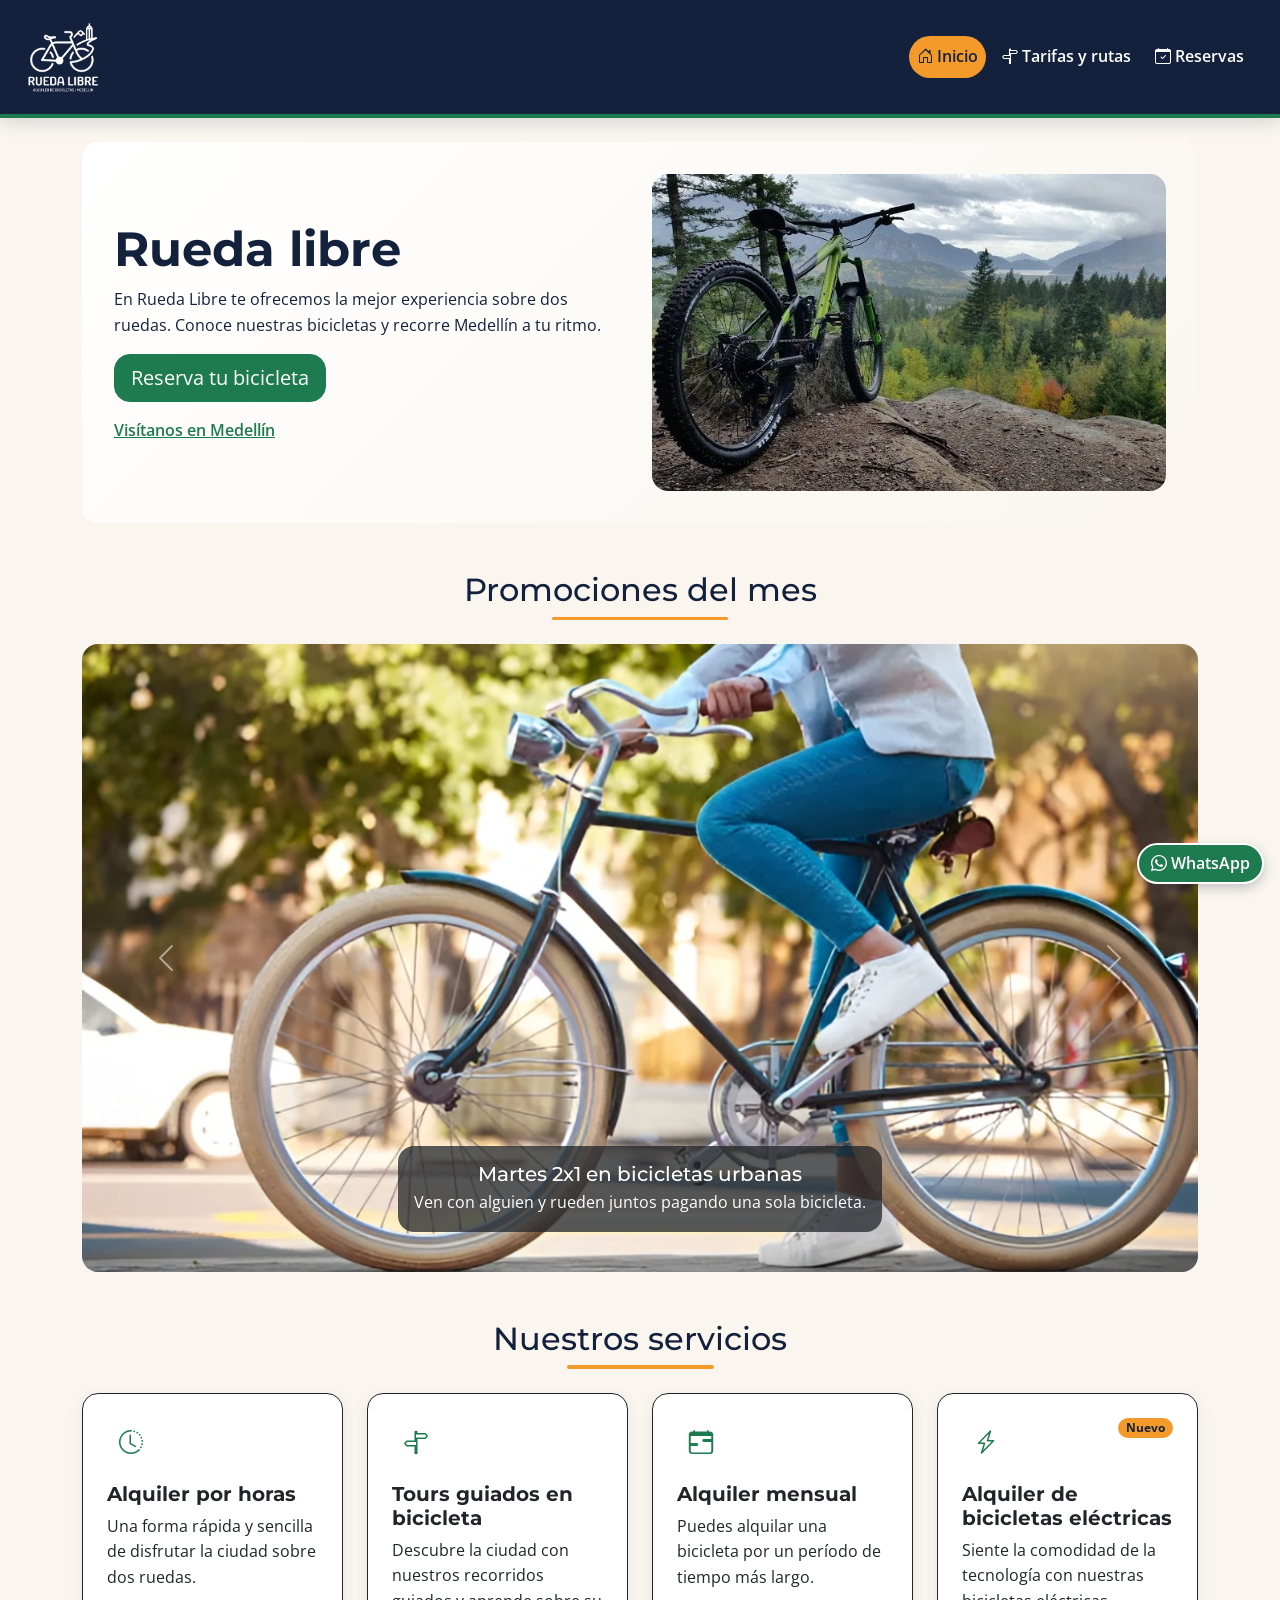
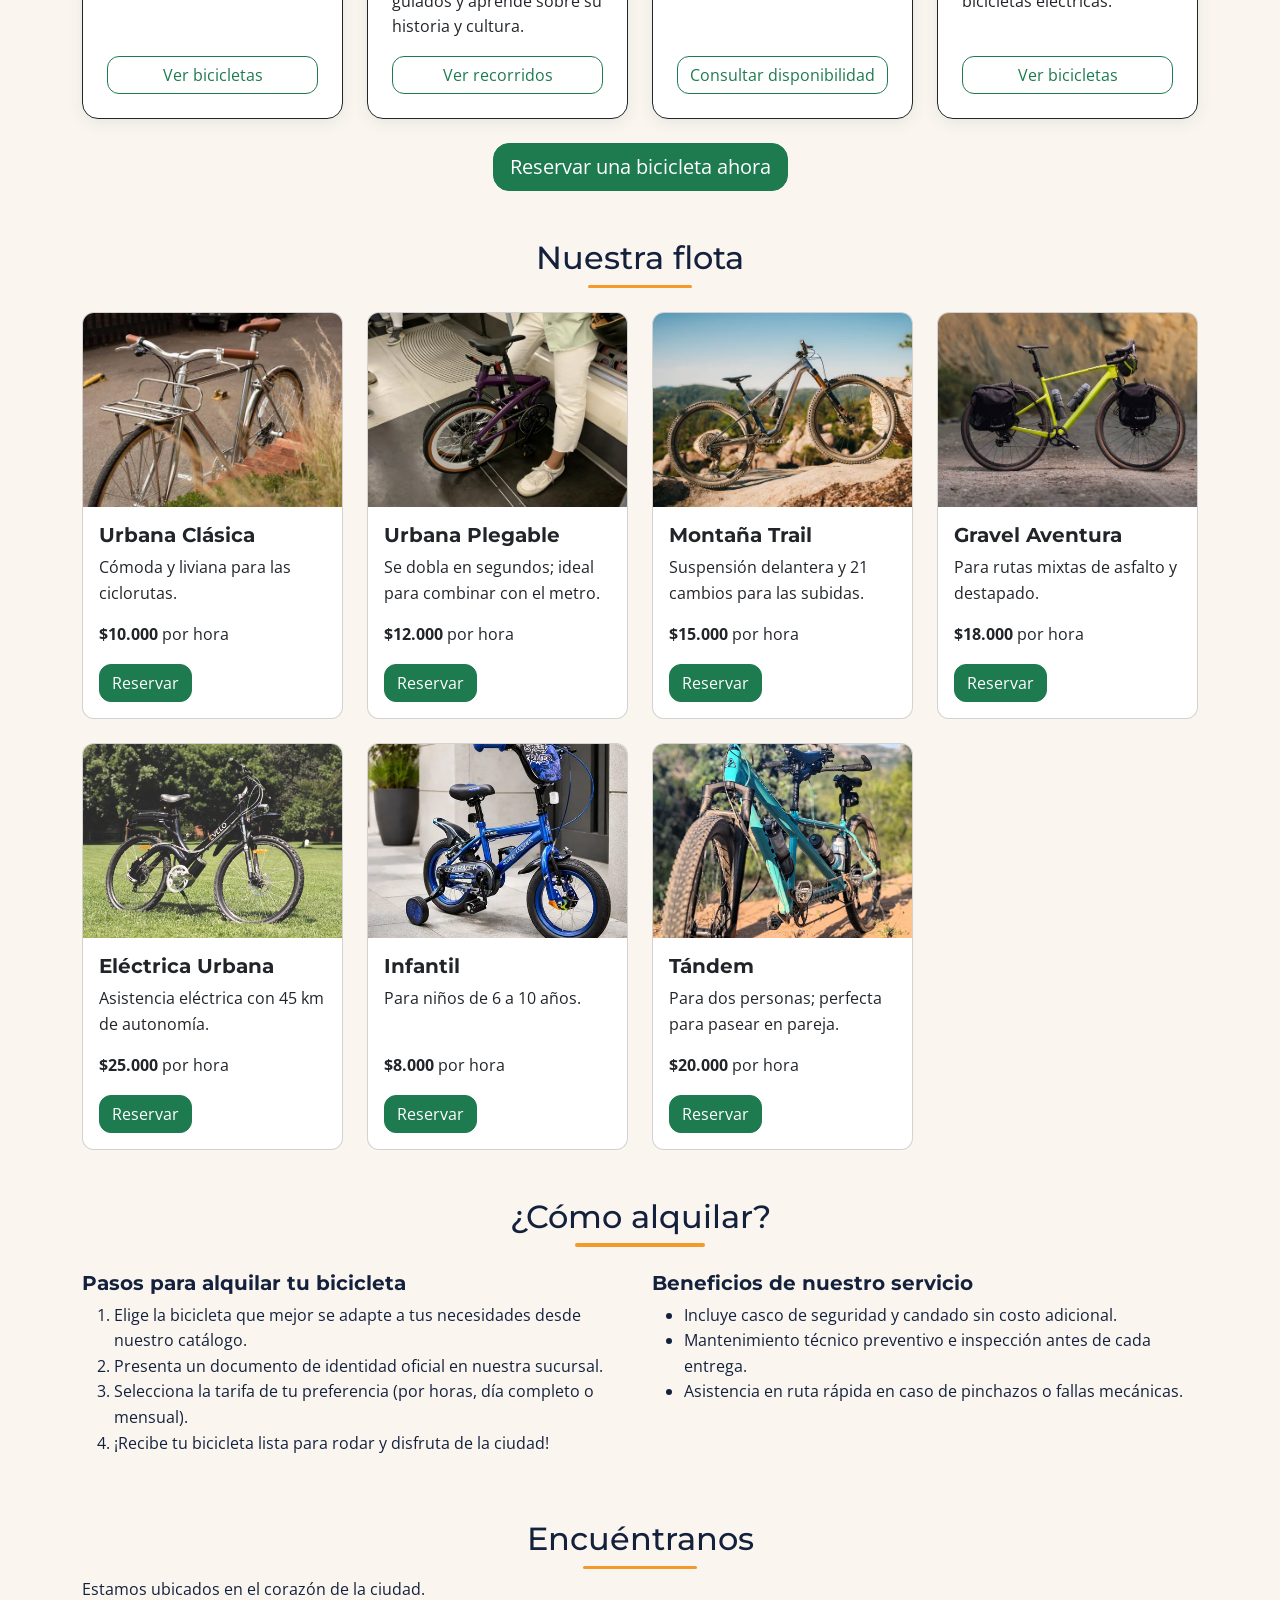
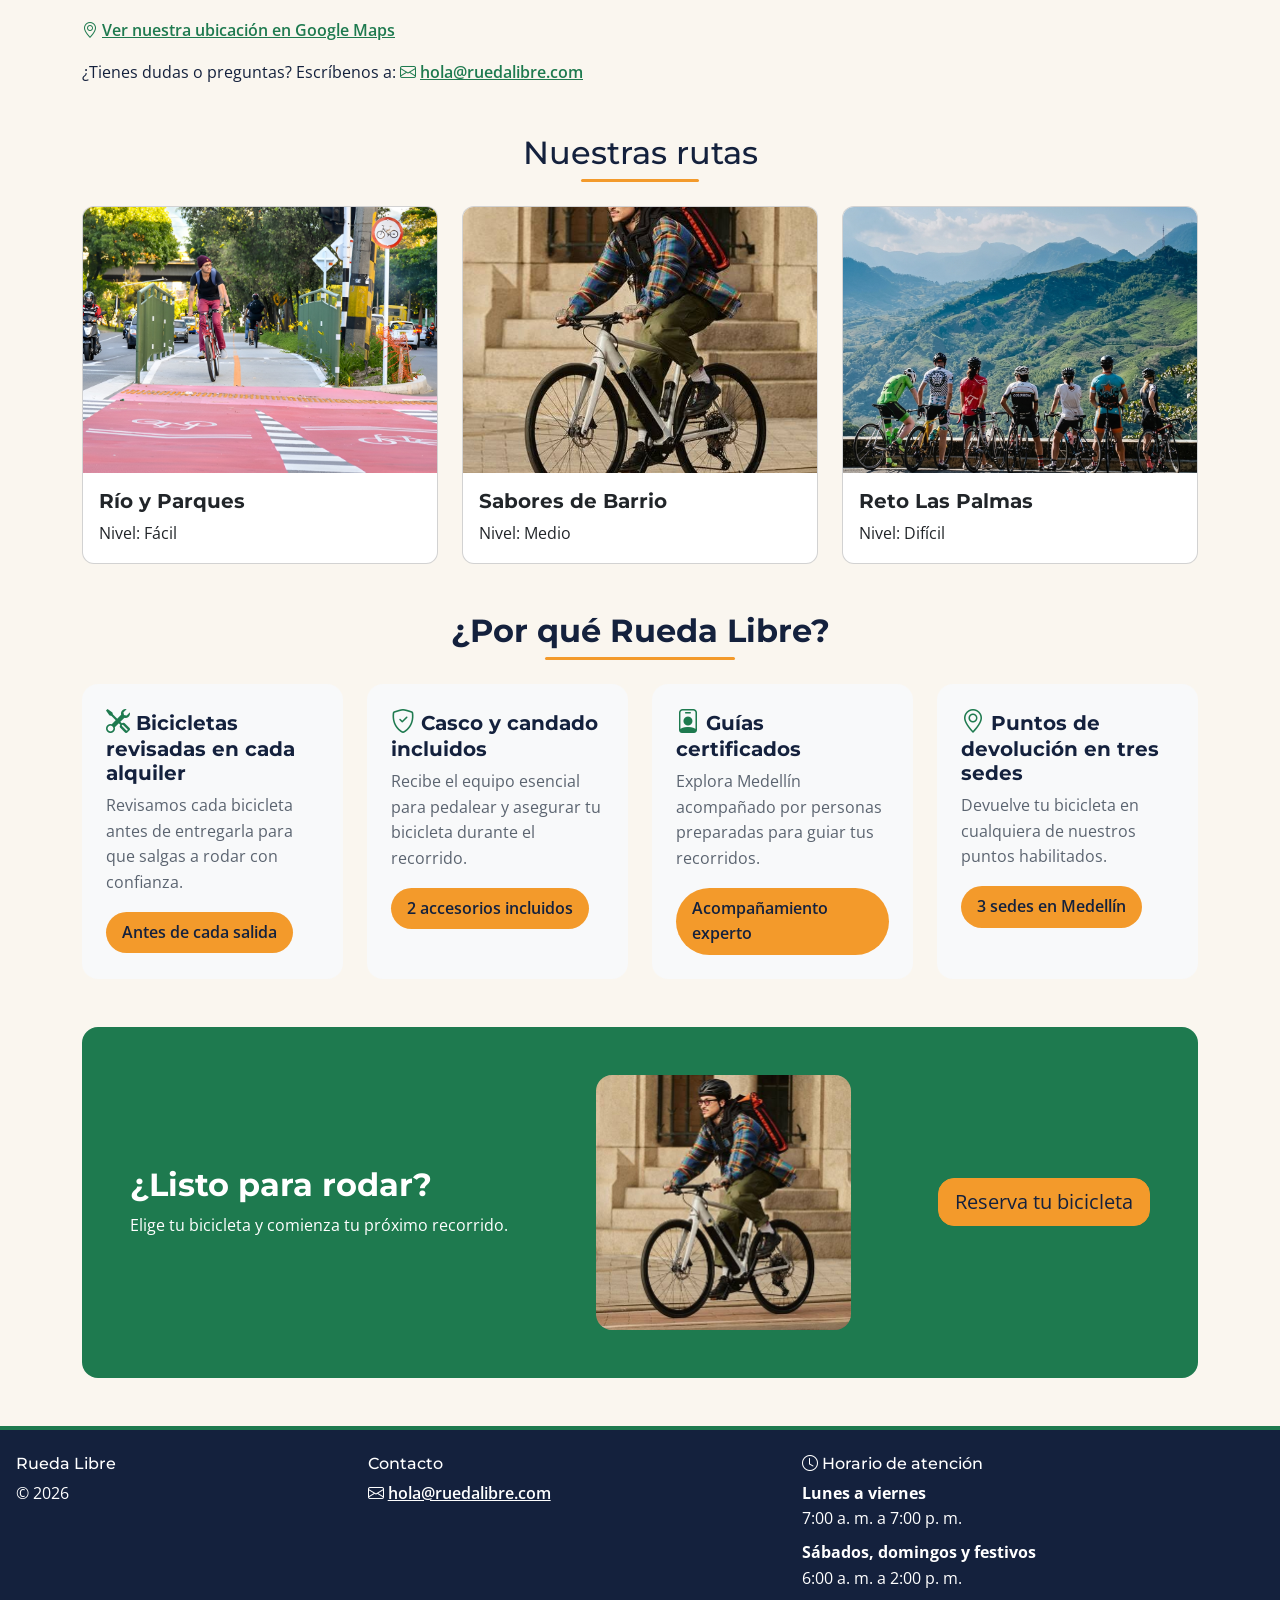
==== commit 3ad5e946: "feat: mejoras bootstrap" ====
--- a/index.html
+++ b/index.html
@@ -16,7 +16,7 @@
   <header class="site-header">
     <nav class="navbar navbar-expand-lg navbar-dark px-3 py-3" aria-label="Navegación principal">
       <div class="container-fluid">
-        <a class="site-brand navbar-brand d-inline-flex align-items-center flex-shrink-0" href="index.html">
+        <a class=" site-brand navbar-brand d-inline-flex align-items-center flex-shrink-0" href="index.html">
           <img class="d-block" src="img/logo.png" alt="Rueda Libre, alquiler de bicicletas en Medellín">
         </a>
         <button class="navbar-toggler" type="button" data-bs-toggle="collapse" data-bs-target="#mainNavbar" aria-controls="mainNavbar" aria-expanded="false" aria-label="Abrir o cerrar menú de navegación">
@@ -42,7 +42,7 @@
           <p class="mb-0"><a href="#encuentranos">Visítanos en Medellín</a></p>
         </div>
         <div class="col-12 col-md-6">
-          <img class="img-fluid d-block rounded-3" src="img/portada.jpg" alt="Grupo de ciclistas junto a sus bicicletas frente a un paisaje montañoso">
+          <img class="img-fluid d-block rounded-3" src="img/portada2.jpg" alt="Grupo de ciclistas junto a sus bicicletas frente a un paisaje montañoso">
         </div>
       </div>
     </section>
@@ -53,7 +53,7 @@
         <div class="carousel-inner overflow-hidden rounded-3">
           <div class="carousel-item active">
             <div class="ratio ratio-16x9">
-              <img class="d-block w-100 object-fit-cover" src="img/bicicleta-urbana.jpg" alt="Persona en bicicleta urbana blanca con casco y mochila">
+              <img class="d-block w-100 object-fit-cover" src="img/urbana.webp" alt="Persona en bicicleta urbana.">
             </div>
             <div class="carousel-caption d-block">
               <div class="d-inline-block rounded-3 bg-dark bg-opacity-75 p-2 p-md-3">
@@ -64,7 +64,7 @@
           </div>
           <div class="carousel-item">
             <div class="ratio ratio-16x9">
-              <img class="d-block w-100 object-fit-cover" src="img/portada.jpg" alt="Grupo de ciclistas junto a sus bicicletas frente a un paisaje montañoso">
+              <img class="d-block w-100 object-fit-cover" src="img/electrica.webp" alt="Persona montando una bicicleta eléctrica">
             </div>
             <div class="carousel-caption d-block">
               <div class="d-inline-block rounded-3 bg-dark bg-opacity-75 p-2 p-md-3">
@@ -75,7 +75,7 @@
           </div>
           <div class="carousel-item">
             <div class="ratio ratio-16x9">
-              <img class="d-block w-100 object-fit-cover" src="img/ruta-ciclovia.jpg" alt="Ruta ciclista pavimentada rodeada de árboles y áreas verdes">
+              <img class="d-block w-100 object-fit-cover" src="img/ruta.webp" alt="Ruta ciclista pavimentada rodeada de árboles y áreas verdes">
             </div>
             <div class="carousel-caption d-block">
               <div class="d-inline-block rounded-3 bg-dark bg-opacity-75 p-2 p-md-3">
@@ -99,34 +99,53 @@
     <section class="mb-5" id="servicios" aria-labelledby="servicios-titulo">
       <h2 id="servicios-titulo" class="section-title mb-4 text-center">Nuestros servicios</h2>
       <div class="row g-4">
-        <article class="col-12 col-sm-6 col-lg-3">
-          <div class="h-100 rounded-3 border bg-light p-4">
-            <h3 class="h5 fw-bold">Alquiler por horas</h3>
-            <p class="mb-0">Una forma rápida y sencilla de disfrutar la ciudad sobre dos ruedas.</p>
-          </div>
-        </article>
-        <article class="col-12 col-sm-6 col-lg-3">
-          <div class="h-100 rounded-3 border bg-light p-4">
-            <h3 class="h5 fw-bold">Tours guiados en bicicleta</h3>
-            <p>Párrafo explicando las rutas guiadas...</p>
-            <a class="btn btn-outline-primary" href="paginas/tarifas.html#recorridos-guiados">Consulta los recorridos guiados y sus precios</a>
-          </div>
-        </article>
-        <article class="col-12 col-sm-6 col-lg-3">
-          <div class="h-100 rounded-3 border bg-light p-4">
-            <h3 class="h5 fw-bold">Alquiler mensual</h3>
-            <p class="mb-0">Párrafo explicando la opción mensual...</p>
-          </div>
-        </article>
-        <article class="col-12 col-sm-6 col-lg-3">
-          <div class="h-100 rounded-3 border bg-light p-4">
-            <span class="d-inline-block rounded-pill bg-brand-orange px-3 py-1 fw-semibold text-brand-navy">Nuevo</span>
-            <h3 class="h5 mt-3 fw-bold">Alquiler de bicicletas eléctricas</h3>
-            <p class="mb-0">Recorre la ciudad con asistencia eléctrica y disfruta cada trayecto.</p>
-          </div>
-        </article>
-      </div>
-      <p class="mt-4 text-center"><a class="btn btn-primary btn-lg" href="paginas/reservas.html">Reservar una bicicleta ahora</a></p>
+        <article class="col-12 col-sm-6 col-lg-3 d-flex">
+          <div class="card service-card h-100 w-100">
+            <div class="card-body d-flex flex-column p-4">
+              <i class="bi bi-clock-history service-icon mb-3" aria-hidden="true"></i>
+              <h3 class="card-title h5 fw-bold">Alquiler por horas</h3>
+              <p class="card-text">Una forma rápida y sencilla de disfrutar la ciudad sobre dos ruedas.</p>
+              <a class="btn btn-outline-primary mt-auto" href="#flota">Ver bicicletas</a>
+            </div>
+          </div>
+        </article>
+        <article class="col-12 col-sm-6 col-lg-3 d-flex">
+          <div class="card service-card h-100 w-100">
+            <div class="card-body d-flex flex-column p-4">
+              <i class="bi bi-signpost-split service-icon mb-3" aria-hidden="true"></i>
+              <h3 class="card-title h5 fw-bold">Tours guiados en bicicleta</h3>
+              <p class="card-text">Descubre la ciudad con nuestros recorridos guiados y aprende sobre su historia y cultura.</p>
+              <a class="btn btn-outline-primary mt-auto" href="paginas/tarifas.html#recorridos-guiados">Ver recorridos</a>
+            </div>
+          </div>
+        </article>
+        <article class="col-12 col-sm-6 col-lg-3 d-flex">
+          <div class="card service-card h-100 w-100">
+            <div class="card-body d-flex flex-column p-4">
+              <i class="bi bi-calendar-range service-icon mb-3" aria-hidden="true"></i>
+              <h3 class="card-title h5 fw-bold">Alquiler mensual</h3>
+              <p class="card-text">Puedes alquilar una bicicleta por un período de tiempo más largo.</p>
+              <a class="btn btn-outline-primary mt-auto" href="paginas/reservas.html">Consultar disponibilidad</a>
+            </div>
+          </div>
+        </article>
+        <article class="col-12 col-sm-6 col-lg-3 d-flex">
+          <div class="card service-card h-100 w-100">
+            <div class="card-body d-flex flex-column p-4">
+              <div class="d-flex align-items-start justify-content-between gap-2 mb-3">
+                <i class="bi bi-lightning-charge service-icon" aria-hidden="true"></i>
+                <span class="badge rounded-pill bg-brand-orange text-brand-navy">Nuevo</span>
+              </div>
+              <h3 class="card-title h5 fw-bold">Alquiler de bicicletas eléctricas</h3>
+              <p class="card-text">Siente la comodidad de la tecnología con nuestras bicicletas eléctricas.</p>
+              <a class="btn btn-outline-primary mt-auto" href="#flota">Ver bicicletas</a>
+            </div>
+          </div>
+        </article>
+      </div>
+      <div class="mt-4 text-center">
+        <a class="btn btn-primary btn-lg" href="paginas/reservas.html">Reservar una bicicleta ahora</a>
+      </div>
     </section>
 
     <section class="mb-5" id="flota" aria-labelledby="flota-titulo">
@@ -135,7 +154,7 @@
         <article class="col-12 col-sm-6 col-lg-4 col-xl-3 d-flex">
           <div class="card h-100 w-100">
             <div class="ratio ratio-4x3">
-              <img class="card-img-top object-fit-cover" src="img/bicicleta-urbana.jpg" alt="Ciclista montando una bicicleta blanca">
+              <img class="card-img-top object-fit-cover" src="img/urbana_clasica.jpeg" alt="Bivicleta urbana clásica de color negro con canasto y guardabarros">
             </div>
             <div class="card-body d-flex flex-column">
               <h3 class="card-title h5 fw-bold">Urbana Clásica</h3>
@@ -148,7 +167,7 @@
         <article class="col-12 col-sm-6 col-lg-4 col-xl-3 d-flex">
           <div class="card h-100 w-100">
             <div class="ratio ratio-4x3">
-              <img class="card-img-top object-fit-cover" src="img/bicicleta-urbana.jpg" alt="Ciclista montando una bicicleta blanca">
+              <img class="card-img-top object-fit-cover" src="img/plegable.webp" alt="Bicicleta plegable en el metro">
             </div>
             <div class="card-body d-flex flex-column">
               <h3 class="card-title h5 fw-bold">Urbana Plegable</h3>
@@ -161,7 +180,7 @@
         <article class="col-12 col-sm-6 col-lg-4 col-xl-3 d-flex">
           <div class="card h-100 w-100">
             <div class="ratio ratio-4x3">
-              <img class="card-img-top object-fit-cover" src="img/bicicleta-urbana.jpg" alt="Ciclista montando una bicicleta blanca">
+              <img class="card-img-top object-fit-cover" src="img/montana.jpeg" alt="Bicicleta de montaña Trail de color gris con suspensión delantera y 21 cambios">
             </div>
             <div class="card-body d-flex flex-column">
               <h3 class="card-title h5 fw-bold">Montaña Trail</h3>
@@ -174,7 +193,7 @@
         <article class="col-12 col-sm-6 col-lg-4 col-xl-3 d-flex">
           <div class="card h-100 w-100">
             <div class="ratio ratio-4x3">
-              <img class="card-img-top object-fit-cover" src="img/bicicleta-urbana.jpg" alt="Ciclista montando una bicicleta blanca">
+              <img class="card-img-top object-fit-cover" src="img/aventura.jpeg" alt="Bicicleta gravel de color verde con frenos de disco y 18 cambios">
             </div>
             <div class="card-body d-flex flex-column">
               <h3 class="card-title h5 fw-bold">Gravel Aventura</h3>
@@ -187,7 +206,7 @@
         <article class="col-12 col-sm-6 col-lg-4 col-xl-3 d-flex">
           <div class="card h-100 w-100">
             <div class="ratio ratio-4x3">
-              <img class="card-img-top object-fit-cover" src="img/bicicleta-urbana.jpg" alt="Ciclista montando una bicicleta blanca">
+              <img class="card-img-top object-fit-cover" src="img/image.png" alt="Bicicleta eléctrica de color negro con asistencia eléctrica y 7 cambios">
             </div>
             <div class="card-body d-flex flex-column">
               <h3 class="card-title h5 fw-bold">Eléctrica Urbana</h3>
@@ -200,7 +219,7 @@
         <article class="col-12 col-sm-6 col-lg-4 col-xl-3 d-flex">
           <div class="card h-100 w-100">
             <div class="ratio ratio-4x3">
-              <img class="card-img-top object-fit-cover" src="img/bicicleta-urbana.jpg" alt="Ciclista montando una bicicleta blanca">
+              <img class="card-img-top object-fit-cover" src="img/infantil.webp" alt="Bicicleta infantil de color azul con asiento ajustable y ruedas pequeñas">
             </div>
             <div class="card-body d-flex flex-column">
               <h3 class="card-title h5 fw-bold">Infantil</h3>
@@ -213,7 +232,7 @@
         <article class="col-12 col-sm-6 col-lg-4 col-xl-3 d-flex">
           <div class="card h-100 w-100">
             <div class="ratio ratio-4x3">
-              <img class="card-img-top object-fit-cover" src="img/bicicleta-urbana.jpg" alt="Ciclista montando una bicicleta blanca">
+              <img class="card-img-top object-fit-cover" src="img/tadem.jpg" alt="Bicicleta tándem de color verde aguamarina con dos asientos y dos juegos de pedales">
             </div>
             <div class="card-body d-flex flex-column">
               <h3 class="card-title h5 fw-bold">Tándem</h3>
@@ -284,7 +303,7 @@
         <article class="col-12 col-md-4 d-flex">
           <div class="card h-100 w-100">
             <div class="ratio ratio-4x3">
-              <img class="card-img-top object-fit-cover" src="img/portada.jpg" alt="Grupo de ciclistas junto a sus bicicletas frente a un paisaje montañoso" width="400">
+              <img class="card-img-top object-fit-cover" src="img/portada.jpeg" alt="Grupo de ciclistas junto a sus bicicletas frente a un paisaje montañoso" width="400">
             </div>
             <div class="card-body">
               <h3 class="card-title h5 fw-bold">Reto Las Palmas</h3>
--- a/css/styles.css
+++ b/css/styles.css
@@ -68,9 +68,10 @@
 
 .site-brand img {
     filter: brightness(0) invert(1);
-    height: auto;
-    max-width: 6rem;
-    width: 100%;
+    height: 3.5rem;
+    max-width: 100%;
+    object-fit: contain;
+    width: auto;
 }
 
 .site-brand:focus-visible {
@@ -108,6 +109,26 @@
 .site-nav .nav-link[aria-current="page"]:hover {
     background-color: #FFFFFF;
     color: var(--color-azul-noche);
+}
+
+@media (max-width: 991.98px) {
+    .site-nav .navbar-nav {
+        align-items: flex-start;
+    }
+
+    .site-nav .nav-link {
+        display: inline-flex;
+        width: fit-content;
+    }
+
+    .site-nav .nav-link.active,
+    .site-nav .nav-link[aria-current="page"] {
+        background-color: var(--color-naranja-pedal);
+        border: 0;
+        border-radius: 999px;
+        color: var(--color-azul-noche);
+        font-weight: 700;
+    }
 }
 
 .home-hero {
@@ -145,6 +166,31 @@
     color: var(--color-verde-ruta);
     font-size: 1.5rem;
     margin-right: 0.35rem;
+}
+
+.service-card {
+    background-color: #FFFFFF;
+    border-color: rgb(var(--bs-primary-rgb) / 14%);
+    border-radius: var(--bs-border-radius-lg);
+    box-shadow: 0 0.25rem 1rem rgb(20 33 61 / 8%);
+    transition: box-shadow 160ms ease, transform 160ms ease;
+}
+
+.service-card:hover {
+    box-shadow: 0 0.5rem 1.25rem rgb(20 33 61 / 14%);
+    transform: translateY(-0.15rem);
+}
+
+.service-icon {
+    align-items: center;
+    background-color: rgb(var(--bs-primary-rgb) / 10%);
+    border-radius: 0.875rem;
+    color: var(--color-verde-ruta);
+    display: inline-flex;
+    font-size: 1.5rem;
+    height: 3rem;
+    justify-content: center;
+    width: 3rem;
 }
 
 p,
@@ -232,56 +278,72 @@
     color: var(--color-gris-asfalto);
 }
 
-/* Table styles still used by tarifas.html. */
-table {
-    border-collapse: collapse;
+.pricing-table {
+    --bs-table-bg: #FFFFFF;
+    --bs-table-color: var(--color-azul-noche);
+    --bs-table-border-color: rgb(20 33 61 / 12%);
+    --bs-table-striped-bg: rgb(30 122 79 / 6%);
+    --bs-table-striped-color: var(--color-azul-noche);
+    --bs-table-hover-bg: rgb(30 122 79 / 11%);
+    --bs-table-hover-color: var(--color-azul-noche);
     table-layout: fixed;
-    width: 100%;
-}
-
-caption {
-    font-weight: 600;
-    margin-bottom: 0.5rem;
-    text-align: left;
-    overflow-wrap: anywhere;
-}
-
-th,
-td {
-    border: 1px solid var(--color-gris-asfalto);
-    font-size: 0.75rem;
-    overflow-wrap: normal;
-    padding: 0.25rem;
-    text-align: left;
-}
-
-#recorridos-guiados table th:first-child {
-    width: 22%;
-}
-
-#recorridos-guiados table th:nth-child(2) {
-    width: 19%;
-}
-
-#recorridos-guiados table th:nth-child(3) {
-    width: 20%;
-}
-
-#recorridos-guiados table th:nth-child(4) {
+    min-width: 100%;
+}
+
+.pricing-table--routes th:first-child {
+    width: 26%;
+}
+
+.pricing-table--routes th:nth-child(2),
+.pricing-table--routes th:nth-child(3) {
+    width: 15%;
+}
+
+.pricing-table--routes th:nth-child(4) {
     width: 14%;
 }
 
-#recorridos-guiados table th:nth-child(5) {
-    width: 25%;
-}
-
-th {
-    font-weight: 600;
-}
-
-thead th {
+.pricing-table--routes th:nth-child(5) {
+    width: 30%;
+}
+
+.pricing-table caption {
+    color: var(--color-gris-asfalto);
+    font-size: 0.875rem;
+    font-weight: 600;
+    padding: 1rem 1rem 0.5rem;
+}
+
+.pricing-table th,
+.pricing-table td {
+    padding: 0.8rem 1rem;
+}
+
+.pricing-table thead th {
     background-color: var(--color-azul-noche);
     color: #FFFFFF;
+    font-weight: 600;
+}
+
+.pricing-table tbody th {
+    color: var(--color-azul-noche);
+    font-weight: 700;
+}
+
+.pricing-table tbody td:last-child {
+    color: var(--color-verde-ruta);
+    font-weight: 700;
+    white-space: nowrap;
+}
+
+@media (max-width: 991.98px) {
+    .pricing-table--rates {
+        min-width: 34rem;
+    }
+
+    .pricing-table--routes {
+        min-width: 43rem;
+    }
 }
 
 fieldset {
@@ -327,7 +389,7 @@
 
 @media (min-width: 768px) {
     .site-brand img {
-        max-width: 8rem;
+        height: 4.5rem;
     }
 }
 
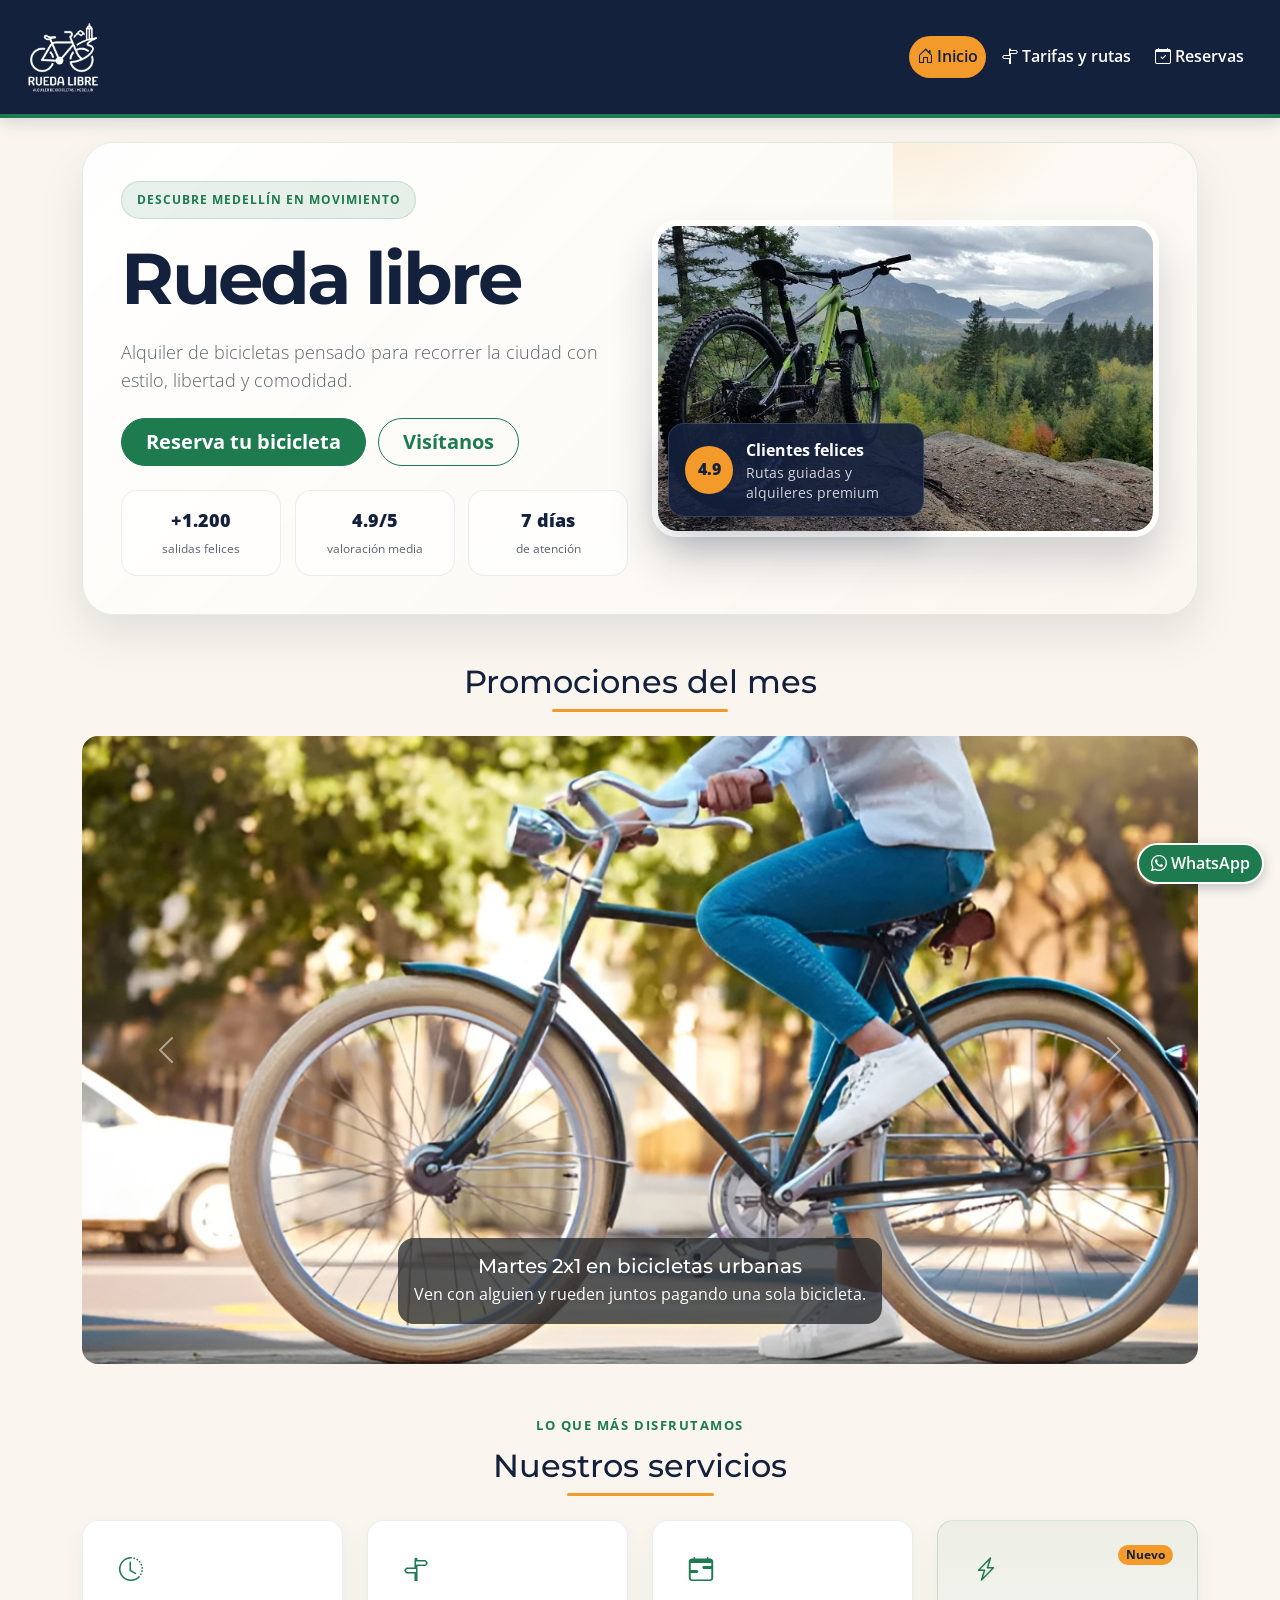
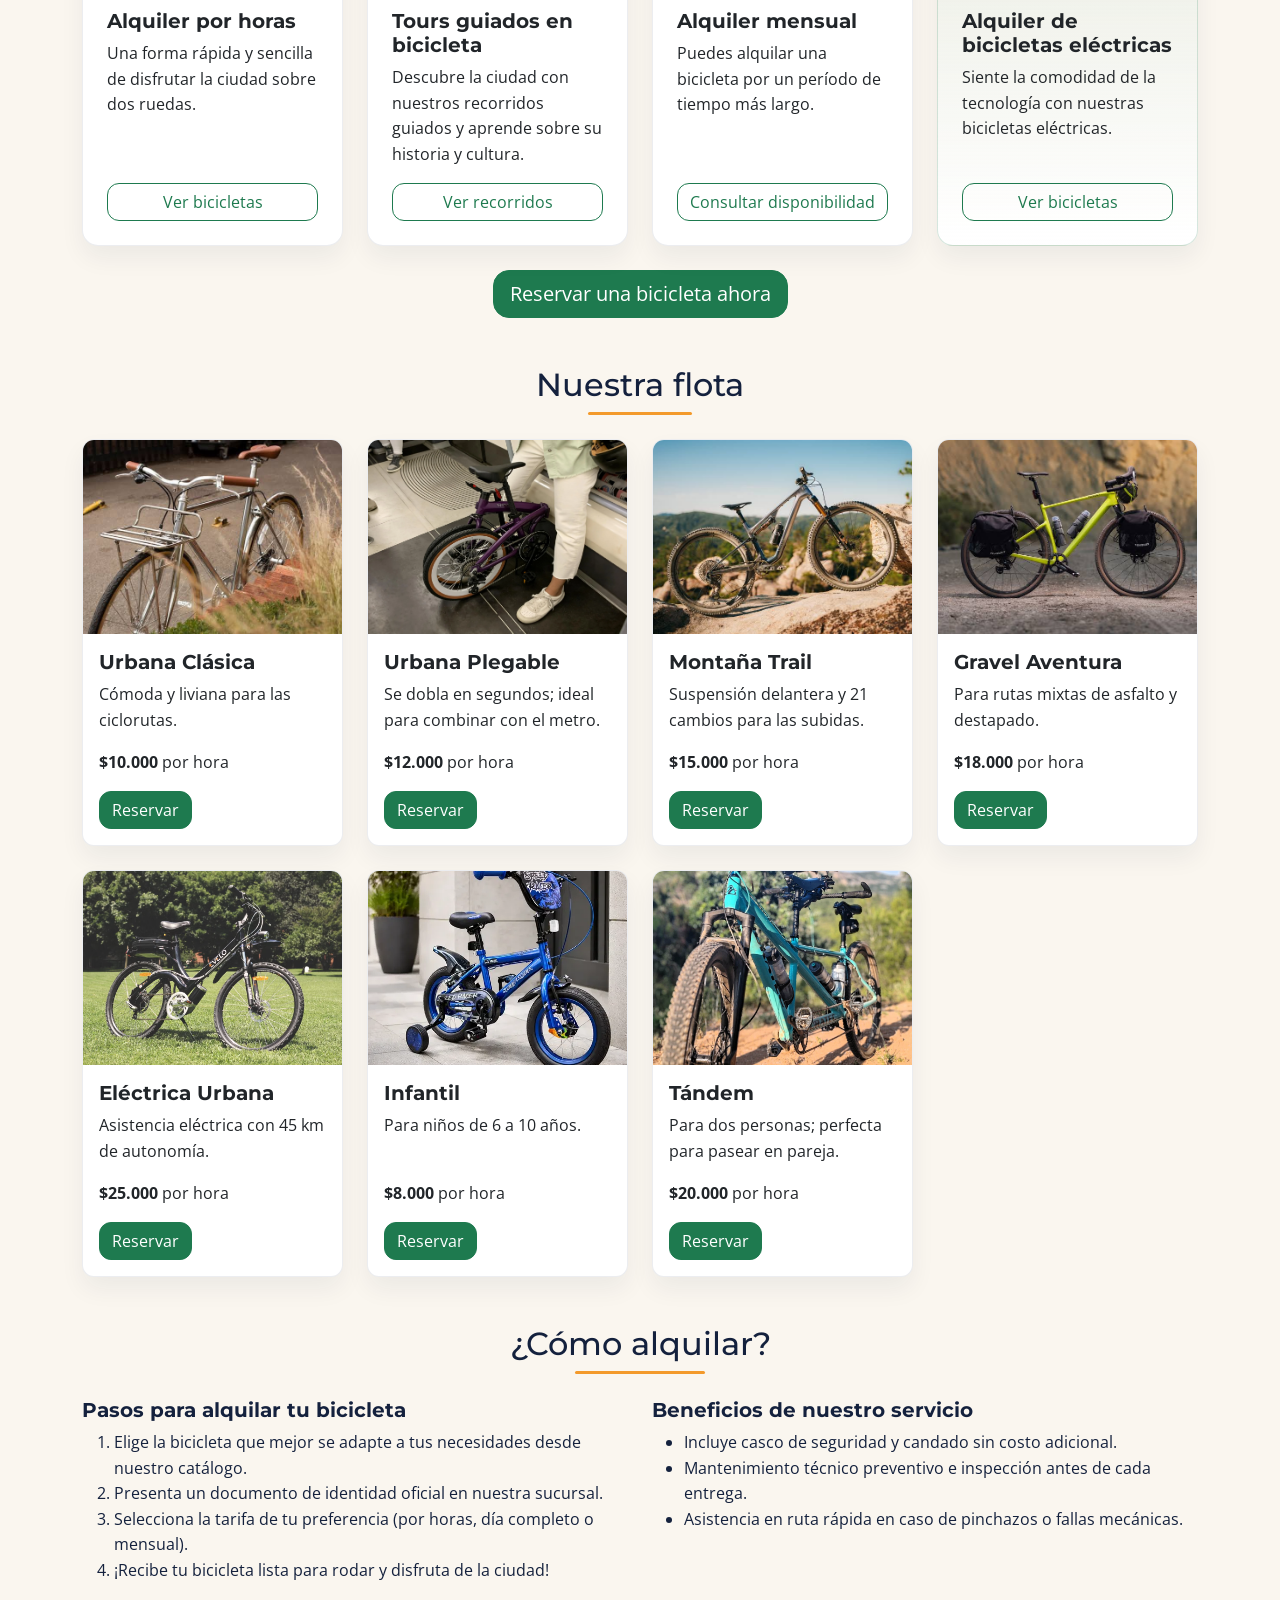
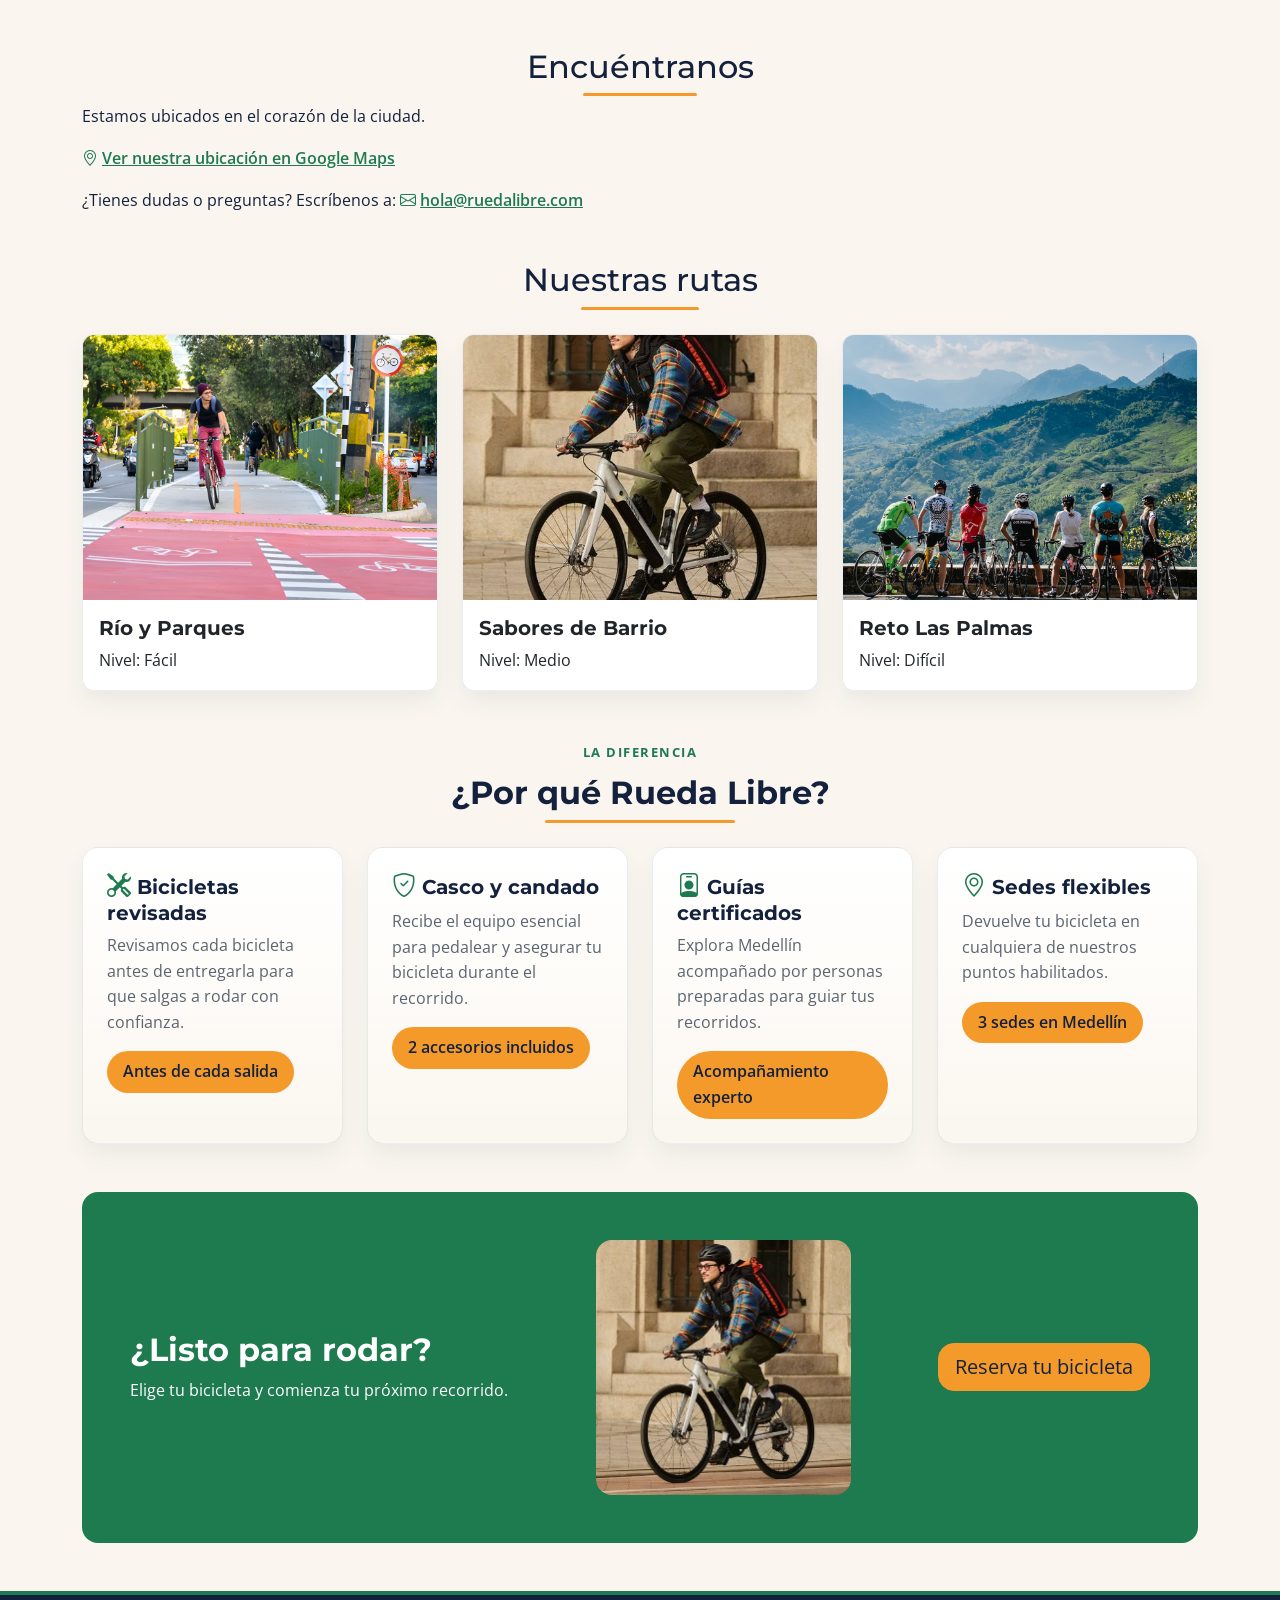
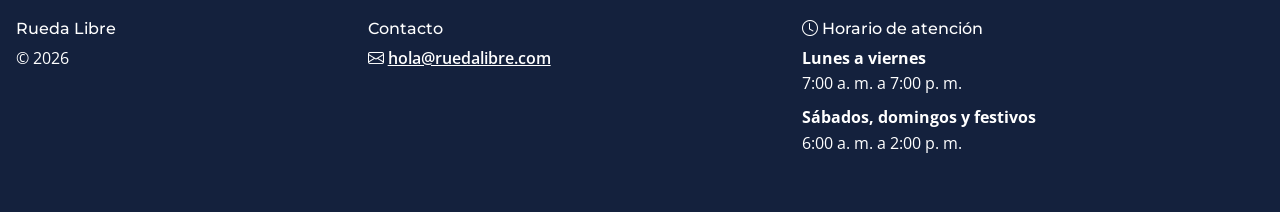
==== commit 4171e305: "feat: arreglos finales" ====
--- a/index.html
+++ b/index.html
@@ -35,14 +35,40 @@
   <main class="container py-4 home-page">
     <section class="home-hero mb-5" id="quienes-somos" aria-labelledby="home-title">
       <div class="row g-4 align-items-center">
-        <div class="col-12 col-md-6">
+        <div class="col-12 col-lg-6 hero-copy">
+          <span class="eyebrow">Descubre Medellín en movimiento</span>
           <h1 id="home-title" class="display-5 fw-bold">Rueda libre</h1>
-          <p>En Rueda Libre te ofrecemos la mejor experiencia sobre dos ruedas. Conoce nuestras bicicletas y recorre Medellín a tu ritmo.</p>
-          <p><a class="btn btn-primary btn-lg" href="paginas/reservas.html">Reserva tu bicicleta</a></p>
-          <p class="mb-0"><a href="#encuentranos">Visítanos en Medellín</a></p>
-        </div>
-        <div class="col-12 col-md-6">
-          <img class="img-fluid d-block rounded-3" src="img/portada2.jpg" alt="Grupo de ciclistas junto a sus bicicletas frente a un paisaje montañoso">
+          <p class="lead">Alquiler de bicicletas pensado para recorrer la ciudad con estilo, libertad y comodidad.</p>
+          <div class="cta-row">
+            <a class="btn btn-primary btn-lg" href="paginas/reservas.html">Reserva tu bicicleta</a>
+            <a class="btn btn-outline-primary btn-lg" href="#encuentranos">Visítanos</a>
+          </div>
+          <div class="hero-stats" aria-label="Estadísticas clave de Rueda Libre">
+            <div class="stat-item">
+              <strong>+1.200</strong>
+              <span>salidas felices</span>
+            </div>
+            <div class="stat-item">
+              <strong>4.9/5</strong>
+              <span>valoración media</span>
+            </div>
+            <div class="stat-item">
+              <strong>7 días</strong>
+              <span>de atención</span>
+            </div>
+          </div>
+        </div>
+        <div class="col-12 col-lg-6 hero-media">
+          <div class="image-stack">
+            <img class="img-fluid d-block hero-main-image" src="img/portada2.jpg" alt="Grupo de ciclistas junto a sus bicicletas frente a un paisaje montañoso">
+            <div class="floating-card">
+              <span class="floating-badge">4.9</span>
+              <div>
+                <strong>Clientes felices</strong>
+                <small>Rutas guiadas y alquileres premium</small>
+              </div>
+            </div>
+          </div>
         </div>
       </div>
     </section>
@@ -97,7 +123,10 @@
     </section>
 
     <section class="mb-5" id="servicios" aria-labelledby="servicios-titulo">
-      <h2 id="servicios-titulo" class="section-title mb-4 text-center">Nuestros servicios</h2>
+      <div class="section-heading mb-4 text-center">
+        <span class="section-kicker">Lo que más disfrutamos</span>
+        <h2 id="servicios-titulo" class="section-title mb-0">Nuestros servicios</h2>
+      </div>
       <div class="row g-4">
         <article class="col-12 col-sm-6 col-lg-3 d-flex">
           <div class="card service-card h-100 w-100">
@@ -130,7 +159,7 @@
           </div>
         </article>
         <article class="col-12 col-sm-6 col-lg-3 d-flex">
-          <div class="card service-card h-100 w-100">
+          <div class="card service-card featured-card h-100 w-100">
             <div class="card-body d-flex flex-column p-4">
               <div class="d-flex align-items-start justify-content-between gap-2 mb-3">
                 <i class="bi bi-lightning-charge service-icon" aria-hidden="true"></i>
@@ -316,33 +345,34 @@
 
     <section class="mb-5" aria-labelledby="beneficios-titulo">
       <header class="mb-4 text-center">
+        <span class="section-kicker">La diferencia</span>
         <h2 id="beneficios-titulo" class="section-title fw-bold">¿Por qué Rueda Libre?</h2>
       </header>
       <div class="row g-4">
         <article class="col-12 col-md-6 col-xl-3">
-          <div class="h-100 rounded-3 bg-light p-4">
-            <h3 class="h5 fw-bold text-brand-navy"><i class="bi bi-tools benefit-icon" aria-hidden="true"></i>Bicicletas revisadas en cada alquiler</h3>
+          <div class="benefit-card h-100 rounded-3 p-4">
+            <h3 class="h5 fw-bold text-brand-navy"><i class="bi bi-tools benefit-icon" aria-hidden="true"></i>Bicicletas revisadas</h3>
             <p class="mb-0 text-brand-gray">Revisamos cada bicicleta antes de entregarla para que salgas a rodar con confianza.</p>
             <p class="mt-3 mb-0"><span class="d-inline-block rounded-pill bg-brand-orange px-3 py-2 fw-semibold text-brand-navy">Antes de cada salida</span></p>
           </div>
         </article>
         <article class="col-12 col-md-6 col-xl-3">
-          <div class="h-100 rounded-3 bg-light p-4">
-            <h3 class="h5 fw-bold text-brand-navy"><i class="bi bi-shield-check benefit-icon" aria-hidden="true"></i>Casco y candado incluidos</h3>
+          <div class="benefit-card h-100 rounded-3 p-4">
+            <h3 class="h5 fw-bold text-brand-navy"><i class="bi bi-shield-check benefit-icon" aria-hidden="true"></i>Casco y candado</h3>
             <p class="mb-0 text-brand-gray">Recibe el equipo esencial para pedalear y asegurar tu bicicleta durante el recorrido.</p>
             <p class="mt-3 mb-0"><span class="d-inline-block rounded-pill bg-brand-orange px-3 py-2 fw-semibold text-brand-navy">2 accesorios incluidos</span></p>
           </div>
         </article>
         <article class="col-12 col-md-6 col-xl-3">
-          <div class="h-100 rounded-3 bg-light p-4">
+          <div class="benefit-card h-100 rounded-3 p-4">
             <h3 class="h5 fw-bold text-brand-navy"><i class="bi bi-person-badge benefit-icon" aria-hidden="true"></i>Guías certificados</h3>
             <p class="mb-0 text-brand-gray">Explora Medellín acompañado por personas preparadas para guiar tus recorridos.</p>
             <p class="mt-3 mb-0"><span class="d-inline-block rounded-pill bg-brand-orange px-3 py-2 fw-semibold text-brand-navy">Acompañamiento experto</span></p>
           </div>
         </article>
         <article class="col-12 col-md-6 col-xl-3">
-          <div class="h-100 rounded-3 bg-light p-4">
-            <h3 class="h5 fw-bold text-brand-navy"><i class="bi bi-geo-alt benefit-icon" aria-hidden="true"></i>Puntos de devolución en tres sedes</h3>
+          <div class="benefit-card h-100 rounded-3 p-4">
+            <h3 class="h5 fw-bold text-brand-navy"><i class="bi bi-geo-alt benefit-icon" aria-hidden="true"></i>Sedes flexibles</h3>
             <p class="mb-0 text-brand-gray">Devuelve tu bicicleta en cualquiera de nuestros puntos habilitados.</p>
             <p class="mt-3 mb-0"><span class="d-inline-block rounded-pill bg-brand-orange px-3 py-2 fw-semibold text-brand-navy">3 sedes en Medellín</span></p>
           </div>
--- a/css/styles.css
+++ b/css/styles.css
@@ -239,6 +239,239 @@
     --bs-btn-active-border-color: #D87912;
 }
 
+.home-page main {
+    padding-top: 1.5rem;
+}
+
+.page-intro {
+    margin-bottom: 0.5rem;
+}
+
+.page-intro h1,
+.page-intro p {
+    margin-bottom: 0;
+}
+
+.page-intro .section-kicker {
+    margin-bottom: 0.9rem;
+}
+
+.feature-panel {
+    background: linear-gradient(180deg, #FFFFFF 0%, rgb(250 246 239 / 80%) 100%);
+    border: 1px solid rgb(20 33 61 / 8%);
+    border-radius: 1.5rem;
+    box-shadow: 0 0.9rem 1.8rem rgb(20 33 61 / 06%);
+}
+
+.section-heading {
+    margin-bottom: 1.5rem;
+}
+
+.section-kicker {
+    color: var(--color-verde-ruta);
+    display: inline-block;
+    font-size: 0.8rem;
+    font-weight: 700;
+    letter-spacing: 0.12em;
+    margin-bottom: 0.75rem;
+    text-transform: uppercase;
+}
+
+.home-hero {
+    background: linear-gradient(135deg, rgb(255 255 255 / 90%) 0%, rgb(250 246 239 / 96%) 100%);
+    border: 1px solid rgb(30 122 79 / 12%);
+    border-radius: 2rem;
+    box-shadow: 0 1.25rem 2.75rem rgb(20 33 61 / 10%);
+    overflow: hidden;
+    padding: clamp(1.25rem, 3vw, 2.5rem);
+    position: relative;
+}
+
+.home-hero::before {
+    background: radial-gradient(circle at top left, rgb(243 154 43 / 28%), transparent 42%);
+    content: "";
+    height: 24rem;
+    position: absolute;
+    right: -5rem;
+    top: -8rem;
+    width: 24rem;
+}
+
+.hero-copy,
+.hero-media {
+    position: relative;
+    z-index: 1;
+}
+
+.eyebrow {
+    background: rgb(30 122 79 / 10%);
+    border: 1px solid rgb(30 122 79 / 18%);
+    border-radius: 999px;
+    color: var(--color-verde-ruta);
+    display: inline-flex;
+    font-size: 0.78rem;
+    font-weight: 700;
+    letter-spacing: 0.08em;
+    margin-bottom: 1rem;
+    padding: 0.5rem 0.9rem;
+    text-transform: uppercase;
+}
+
+.home-hero h1 {
+    font-size: clamp(2.5rem, 6vw, 4.5rem);
+    letter-spacing: -0.04em;
+    margin-bottom: 1rem;
+}
+
+.hero-copy .lead {
+    color: var(--color-gris-asfalto);
+    font-size: 1.1rem;
+    max-width: 32rem;
+}
+
+.cta-row {
+    display: flex;
+    flex-wrap: wrap;
+    gap: 0.75rem;
+    margin: 1.5rem 0;
+}
+
+.cta-row .btn {
+    border-radius: 999px;
+    font-weight: 700;
+    padding-inline: 1.5rem;
+}
+
+.cta-row .btn-outline-primary {
+    background-color: transparent;
+    border: 1.5px solid var(--color-verde-ruta);
+}
+
+.hero-stats {
+    display: grid;
+    gap: 0.85rem;
+    grid-template-columns: repeat(3, minmax(0, 1fr));
+    margin-top: 1.5rem;
+    max-width: 33rem;
+}
+
+.stat-item {
+    background: rgb(255 255 255 / 70%);
+    border: 1px solid rgb(20 33 61 / 8%);
+    border-radius: 1rem;
+    padding: 0.9rem 1rem;
+    text-align: center;
+}
+
+.stat-item strong {
+    color: var(--color-azul-noche);
+    display: block;
+    font-size: 1.15rem;
+    font-weight: 800;
+}
+
+.stat-item span {
+    color: var(--color-gris-asfalto);
+    font-size: 0.75rem;
+}
+
+.image-stack {
+    align-items: center;
+    display: flex;
+    justify-content: center;
+    position: relative;
+}
+
+.hero-main-image {
+    border: 6px solid rgba(255, 255, 255, 0.8);
+    border-radius: 1.6rem;
+    box-shadow: 0 1.5rem 2.5rem rgb(20 33 61 / 18%);
+    height: 100%;
+    max-height: 32rem;
+    object-fit: cover;
+    width: 100%;
+}
+
+.floating-card {
+    align-items: center;
+    background: rgba(20, 33, 61, 0.9);
+    border: 1px solid rgba(255, 255, 255, 0.14);
+    border-radius: 1rem;
+    bottom: 1.25rem;
+    box-shadow: 0 1rem 2rem rgb(20 33 61 / 30%);
+    color: #FFFFFF;
+    display: flex;
+    gap: 0.8rem;
+    left: 1rem;
+    max-width: 16rem;
+    padding: 0.85rem 1rem;
+    position: absolute;
+}
+
+.floating-badge {
+    align-items: center;
+    background: var(--color-naranja-pedal);
+    border-radius: 50%;
+    color: var(--color-azul-noche);
+    display: inline-flex;
+    font-weight: 800;
+    height: 3rem;
+    justify-content: center;
+    min-width: 3rem;
+}
+
+.floating-card strong,
+.floating-card small {
+    display: block;
+}
+
+.floating-card small {
+    color: rgb(255 255 255 / 80%);
+    line-height: 1.4;
+}
+
+.service-card,
+.benefit-card,
+.card {
+    border: 1px solid rgb(20 33 61 / 8%);
+    box-shadow: 0 0.75rem 1.5rem rgb(20 33 61 / 06%);
+    transition: transform 180ms ease, box-shadow 180ms ease;
+}
+
+.service-card:hover,
+.benefit-card:hover,
+.card:hover {
+    box-shadow: 0 1.2rem 2.1rem rgb(20 33 61 / 12%);
+    transform: translateY(-0.15rem);
+}
+
+.featured-card {
+    background: linear-gradient(180deg, rgb(30 122 79 / 6%) 0%, #FFFFFF 100%);
+    border-color: rgb(30 122 79 / 18%);
+}
+
+.benefit-card {
+    background: linear-gradient(180deg, #FFFFFF 0%, rgb(250 246 239 / 82%) 100%);
+}
+
+@media (max-width: 991.98px) {
+    .hero-stats {
+        grid-template-columns: repeat(3, minmax(0, 1fr));
+    }
+}
+
+@media (max-width: 767.98px) {
+    .hero-stats {
+        grid-template-columns: 1fr;
+    }
+
+    .floating-card {
+        left: 0.75rem;
+        right: 0.75rem;
+        max-width: none;
+    }
+}
+
 .btn-outline-primary {
     --bs-btn-color: var(--color-verde-ruta);
     --bs-btn-border-color: var(--color-verde-ruta);
